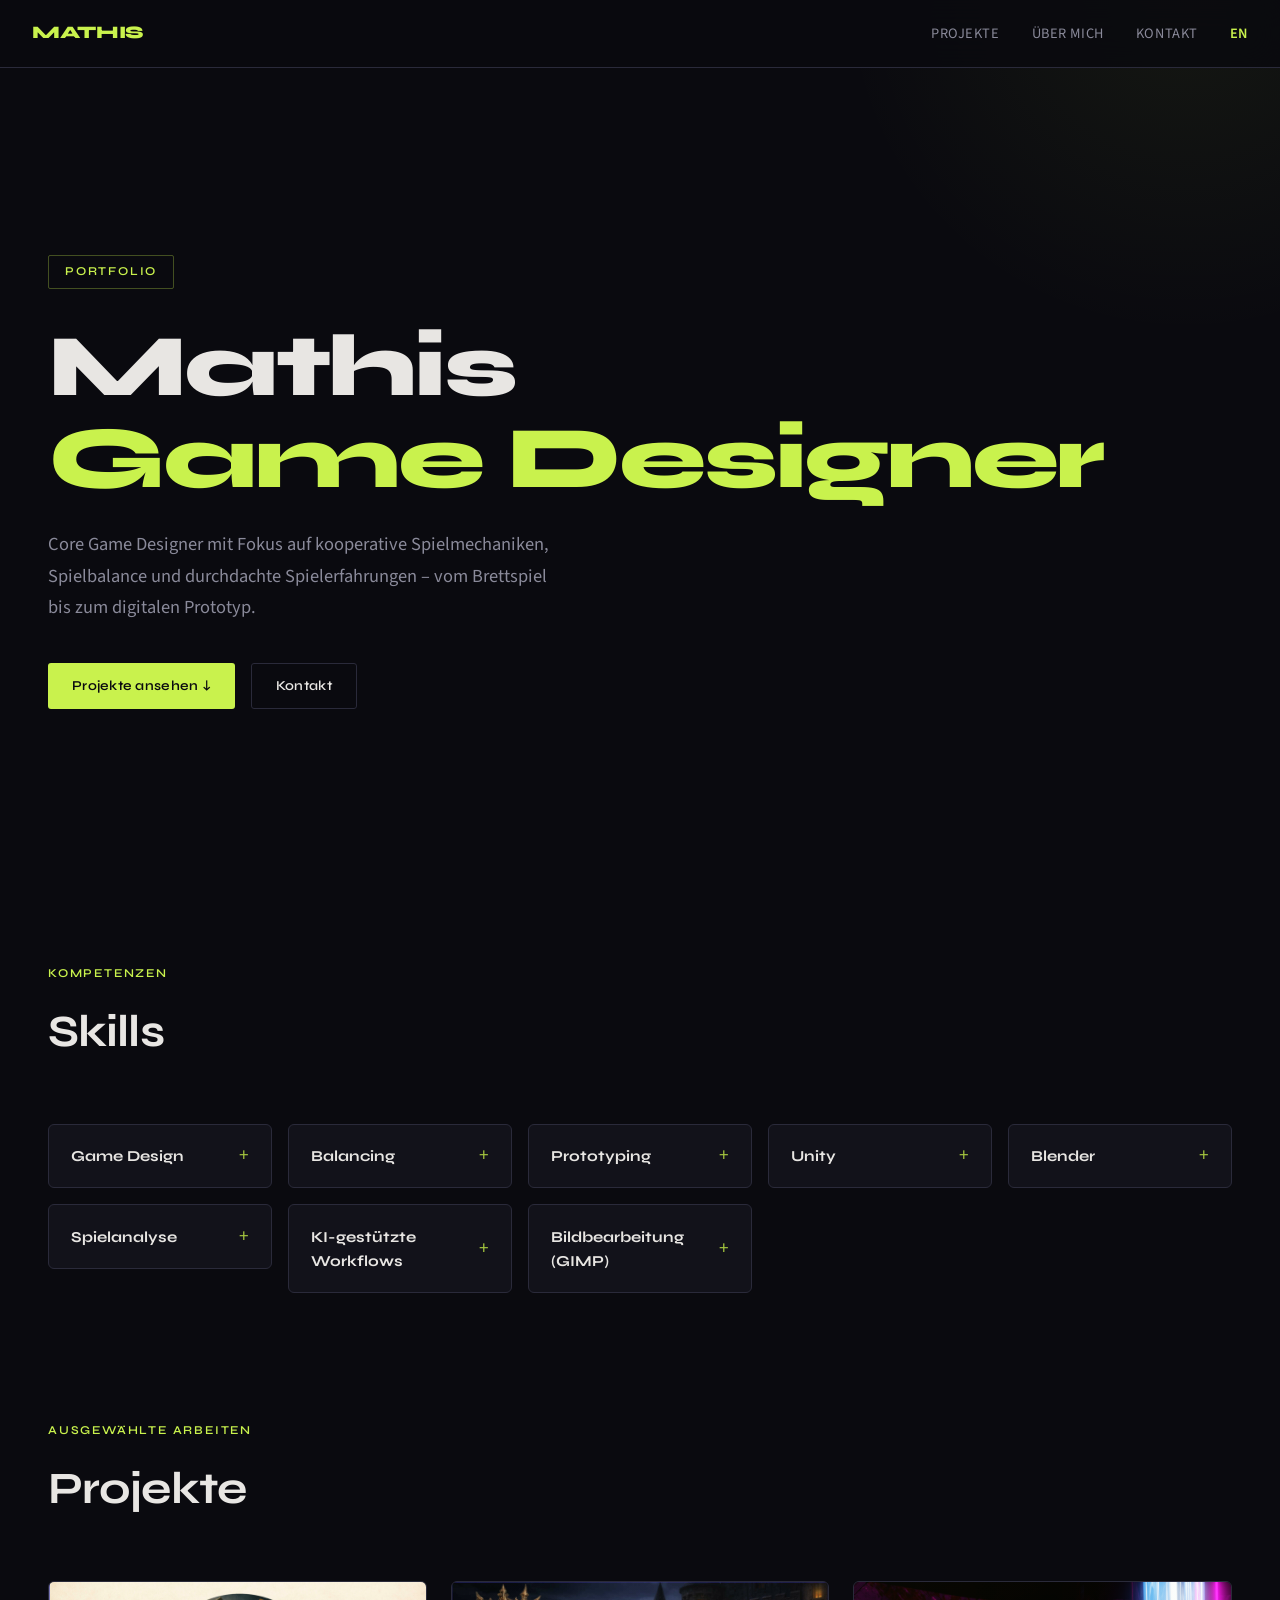
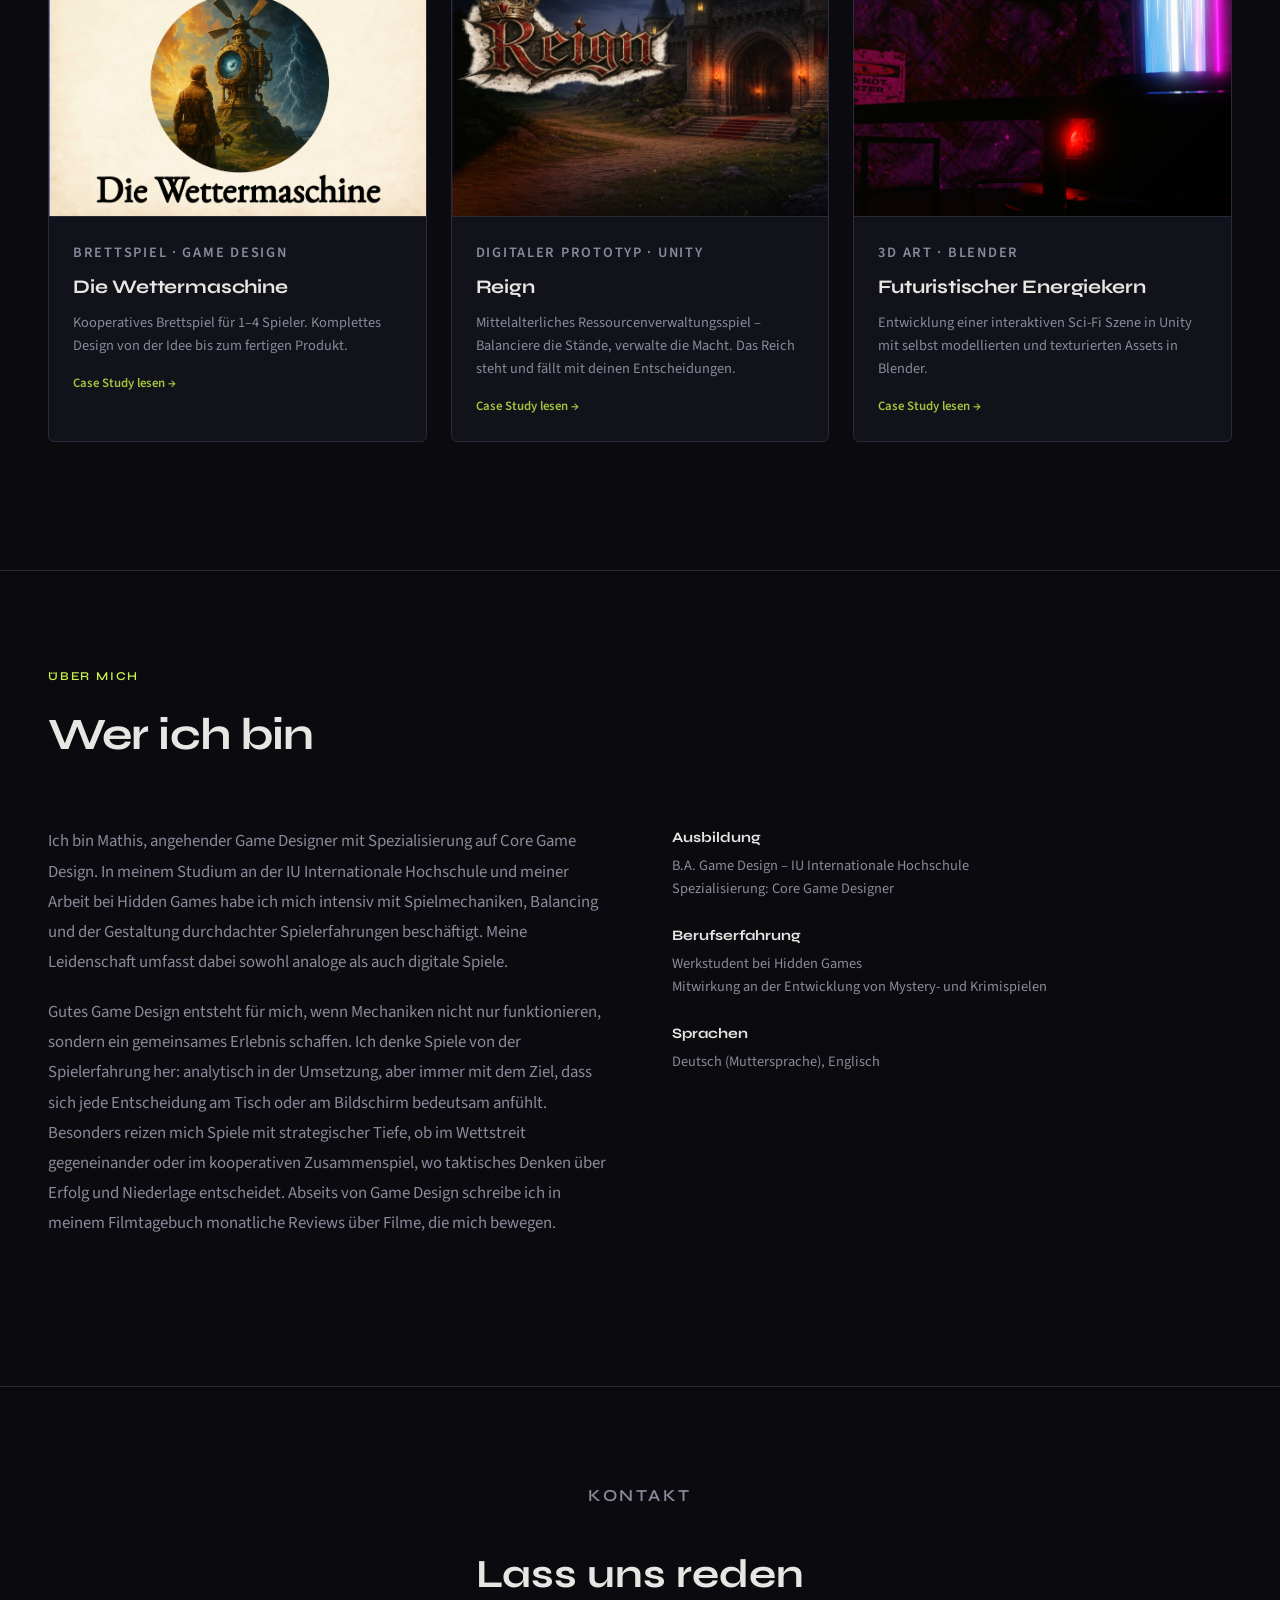
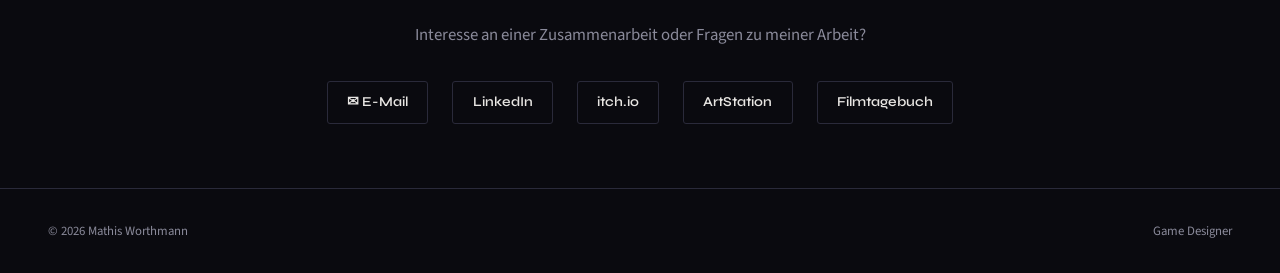
==== index.html @ e84df87c "Update index.html" ====
<!DOCTYPE html>
<html lang="de">
<head>
<meta charset="UTF-8">
<meta name="viewport" content="width=device-width, initial-scale=1.0">
<meta name="description" content="Game Design Portfolio von Mathis Worthmann. Core Game Designer mit Fokus auf kooperative Spielmechaniken, Balancing und durchdachte Spielerfahrungen.">
<meta name="author" content="Mathis Worthmann">
  <meta property="og:title" content="Mathis Worthmann – Game Designer Portfolio">
<meta property="og:description" content="Core Game Designer mit Fokus auf kooperative Spielmechaniken, Balancing und durchdachte Spielerfahrungen.">
<meta property="og:image" content="https://mathisworthmann.github.io/images/Wettermaschine_Cover.jpg">
<meta property="og:url" content="https://mathisworthmann.github.io/">
<meta property="og:type" content="website">
<meta name="twitter:card" content="summary_large_image">
<meta name="twitter:title" content="Mathis Worthmann – Game Designer Portfolio">
<meta name="twitter:description" content="Core Game Designer mit Fokus auf kooperative Spielmechaniken, Balancing und durchdachte Spielerfahrungen.">
<meta name="twitter:image" content="https://mathisworthmann.github.io/images/Wettermaschine_Cover.jpg">
<link rel="icon" type="image/png" href="images/favicon.png">
<title>Mathis – Game Designer</title>
<link href="https://fonts.googleapis.com/css2?family=Syne:wght@400;600;700;800&family=Source+Sans+3:ital,wght@0,300;0,400;0,600;1,400&display=swap" rel="stylesheet">
<style>
*, *::before, *::after { margin: 0; padding: 0; box-sizing: border-box; }

:root {
  --bg: #0a0a0f;
  --bg-card: #12121a;
  --bg-card-hover: #1a1a26;
  --text: #e8e6e3;
  --text-muted: #8a8a9a;
  --accent: #c9f24d;
  --accent-dim: #a3c43e;
  --border: #2a2a3a;
  --font-display: 'Syne', sans-serif;
  --font-body: 'Source Sans 3', sans-serif;
}

html { scroll-behavior: smooth; }

body {
  background: var(--bg);
  color: var(--text);
  font-family: var(--font-body);
  line-height: 1.6;
  overflow-x: hidden;
}

/* ── NAV ── */
nav {
  position: fixed;
  top: 0;
  width: 100%;
  z-index: 100;
  padding: 1.2rem 2rem;
  display: flex;
  justify-content: space-between;
  align-items: center;
  background: rgba(10, 10, 15, 0.85);
  backdrop-filter: blur(16px);
  border-bottom: 1px solid var(--border);
}

nav .logo {
  font-family: var(--font-display);
  font-weight: 800;
  font-size: 1.1rem;
  letter-spacing: -0.02em;
  color: var(--accent);
  text-decoration: none;
}

nav .nav-links { display: flex; gap: 2rem; }

nav .nav-links a {
  color: var(--text-muted);
  text-decoration: none;
  font-size: 0.9rem;
  font-weight: 400;
  letter-spacing: 0.04em;
  text-transform: uppercase;
  transition: color 0.3s;
}

nav .nav-links a:hover { color: var(--accent); }

/* ── PAGES ── */
.page { display: none; min-height: 100vh; }
.page.active { display: block; }

/* ── HERO ── */
.hero {
  min-height: 100vh;
  display: flex;
  flex-direction: column;
  justify-content: center;
  padding: 8rem 3rem 4rem;
  position: relative;
  overflow: hidden;
}

.hero::before {
  content: '';
  position: absolute;
  top: -40%;
  right: -20%;
  width: 700px;
  height: 700px;
  background: radial-gradient(circle, rgba(201, 242, 77, 0.06) 0%, transparent 70%);
  pointer-events: none;
}

.hero-badge {
  display: inline-block;
  font-family: var(--font-display);
  font-size: 0.75rem;
  font-weight: 600;
  letter-spacing: 0.15em;
  text-transform: uppercase;
  color: var(--accent);
  border: 1px solid rgba(201, 242, 77, 0.3);
  padding: 0.4rem 1rem;
  border-radius: 2px;
  margin-bottom: 2rem;
  width: fit-content;
  animation: fadeInUp 0.8s ease-out both;
}

.hero h1 {
  font-family: var(--font-display);
  font-size: clamp(2.8rem, 7vw, 5.5rem);
  font-weight: 800;
  line-height: 1.05;
  letter-spacing: -0.03em;
  margin-bottom: 1.5rem;
  animation: fadeInUp 0.8s ease-out 0.15s both;
}

.hero h1 span { color: var(--accent); }

.hero-sub {
  font-size: 1.15rem;
  color: var(--text-muted);
  max-width: 520px;
  line-height: 1.7;
  animation: fadeInUp 0.8s ease-out 0.3s both;
}

.hero-links {
  display: flex;
  gap: 1rem;
  margin-top: 2.5rem;
  animation: fadeInUp 0.8s ease-out 0.45s both;
}

.hero-links a {
  display: inline-flex;
  align-items: center;
  gap: 0.5rem;
  padding: 0.7rem 1.5rem;
  font-family: var(--font-display);
  font-size: 0.85rem;
  font-weight: 600;
  text-decoration: none;
  border-radius: 3px;
  transition: all 0.3s;
  letter-spacing: 0.02em;
}

.btn-primary {
  background: var(--accent);
  color: var(--bg);
}

.btn-primary:hover {
  background: #d4f76a;
  transform: translateY(-2px);
  box-shadow: 0 8px 24px rgba(201, 242, 77, 0.2);
}

.btn-outline {
  border: 1px solid var(--border);
  color: var(--text);
}

.btn-outline:hover {
  border-color: var(--accent);
  color: var(--accent);
}

/* ── PROJECTS SECTION ── */
.projects {
  padding: 6rem 3rem 8rem;
}

.section-label {
  font-family: var(--font-display);
  font-size: 0.75rem;
  font-weight: 600;
  letter-spacing: 0.15em;
  text-transform: uppercase;
  color: var(--accent);
  margin-bottom: 0.8rem;
}

.section-title {
  font-family: var(--font-display);
  font-size: clamp(1.8rem, 4vw, 2.8rem);
  font-weight: 700;
  letter-spacing: -0.02em;
  margin-bottom: 3.5rem;
}

.project-grid {
  display: grid;
  grid-template-columns: repeat(auto-fit, minmax(320px, 1fr));
  gap: 1.5rem;
}

.project-card {
  background: var(--bg-card);
  border: 1px solid var(--border);
  border-radius: 6px;
  overflow: hidden;
  transition: all 0.4s cubic-bezier(0.2, 0, 0, 1);
  cursor: pointer;
  text-decoration: none;
  color: inherit;
  display: block;
}

.project-card:hover {
  background: var(--bg-card-hover);
  border-color: rgba(201, 242, 77, 0.3);
  transform: translateY(-4px);
  box-shadow: 0 16px 48px rgba(0, 0, 0, 0.4);
}

.project-thumb {
  width: 100%;
  aspect-ratio: 16/10;
  background: #1a1a26;
  display: flex;
  align-items: center;
  justify-content: center;
  font-family: var(--font-display);
  font-size: 0.8rem;
  color: var(--text-muted);
  letter-spacing: 0.1em;
  text-transform: uppercase;
  border-bottom: 1px solid var(--border);
  position: relative;
  overflow: hidden;
}

.project-thumb::after {
  content: '';
  position: absolute;
  inset: 0;
  background: linear-gradient(135deg, rgba(201, 242, 77, 0.03), transparent);
}

.project-info { padding: 1.5rem; }

.project-tag {
  font-size: 0.7rem;
  font-weight: 600;
  letter-spacing: 0.12em;
  text-transform: uppercase;
  color: var(--accent-dim);
  margin-bottom: 0.5rem;
}

.project-info h3 {
  font-family: var(--font-display);
  font-size: 1.2rem;
  font-weight: 700;
  margin-bottom: 0.5rem;
  letter-spacing: -0.01em;
}

.project-info p {
  font-size: 0.9rem;
  color: var(--text-muted);
  line-height: 1.6;
}

.project-arrow {
  display: flex;
  align-items: center;
  gap: 0.4rem;
  margin-top: 1rem;
  font-size: 0.8rem;
  font-weight: 600;
  color: var(--accent-dim);
  transition: color 0.3s;
}

.project-card:hover .project-arrow { color: var(--accent); }

/* ── ABOUT ── */
.about {
  padding: 6rem 3rem 8rem;
  border-top: 1px solid var(--border);
}

.about-grid {
  display: grid;
  grid-template-columns: 1fr 1fr;
  gap: 4rem;
  align-items: start;
}

.about-text p {
  color: var(--text-muted);
  font-size: 1.05rem;
  line-height: 1.8;
  margin-bottom: 1.2rem;
}

.skill-tags {
  display: flex;
  flex-wrap: wrap;
  gap: 0.6rem;
  margin-top: 2rem;
}

.skill-tag {
  font-family: var(--font-display);
  font-size: 0.75rem;
  font-weight: 600;
  letter-spacing: 0.05em;
  padding: 0.4rem 0.9rem;
  border: 1px solid var(--border);
  border-radius: 2px;
  color: var(--text-muted);
  transition: all 0.3s;
}

.skill-tag:hover {
  border-color: var(--accent);
  color: var(--accent);
}

/* ── SKILLS SECTION ── */
.skills {
  padding: 4rem 3rem 2rem;
}

.skills-grid {
  display: grid;
  grid-template-columns: repeat(auto-fit, minmax(200px, 1fr));
  gap: 1rem;
  align-items: start;
}

.skill-card {
  background: var(--bg-card);
  border: 1px solid var(--border);
  border-radius: 6px;
  padding: 1.2rem 1.4rem;
  cursor: pointer;
  transition: all 0.3s;
  position: relative;
  overflow: hidden;
}

.skill-card:hover {
  border-color: rgba(201, 242, 77, 0.3);
  background: var(--bg-card-hover);
}

.skill-card.active {
  border-color: var(--accent);
  background: var(--bg-card-hover);
}

.skill-card-header {
  display: flex;
  justify-content: space-between;
  align-items: center;
}

.skill-card-name {
  font-family: var(--font-display);
  font-size: 0.95rem;
  font-weight: 700;
  color: var(--text);
}

.skill-card-toggle {
  font-size: 1.2rem;
  color: var(--accent-dim);
  transition: transform 0.3s;
  line-height: 1;
}

.skill-card.active .skill-card-toggle {
  transform: rotate(45deg);
}

.skill-card-detail {
  max-height: 0;
  overflow: hidden;
  transition: max-height 0.4s ease, margin-top 0.3s ease, opacity 0.3s ease;
  opacity: 0;
  margin-top: 0;
}

.skill-card.active .skill-card-detail {
  max-height: 300px;
  opacity: 1;
  margin-top: 1rem;
}

.skill-card-detail p {
  color: var(--text-muted);
  font-size: 0.85rem;
  line-height: 1.6;
  border-top: 1px solid var(--border);
  padding-top: 0.8rem;
}

.about-details { display: flex; flex-direction: column; gap: 1.5rem; }

.detail-block h4 {
  font-family: var(--font-display);
  font-weight: 700;
  font-size: 0.9rem;
  margin-bottom: 0.3rem;
}

.detail-block p {
  color: var(--text-muted);
  font-size: 0.9rem;
}

/* ── CONTACT ── */
.contact {
  padding: 6rem 3rem 4rem;
  border-top: 1px solid var(--border);
  text-align: center;
}

.contact h2 {
  font-family: var(--font-display);
  font-size: clamp(1.8rem, 4vw, 2.5rem);
  font-weight: 700;
  margin-bottom: 1rem;
}

.contact p {
  color: var(--text-muted);
  margin-bottom: 2rem;
  font-size: 1.05rem;
}

.contact-links { display: flex; gap: 1.5rem; justify-content: center; flex-wrap: wrap; }

.contact-links a {
  color: var(--text);
  text-decoration: none;
  font-family: var(--font-display);
  font-size: 0.85rem;
  font-weight: 600;
  padding: 0.6rem 1.2rem;
  border: 1px solid var(--border);
  border-radius: 3px;
  transition: all 0.3s;
}

.contact-links a:hover {
  border-color: var(--accent);
  color: var(--accent);
}

/* ── FOOTER ── */
footer {
  padding: 2rem 3rem;
  border-top: 1px solid var(--border);
  display: flex;
  justify-content: space-between;
  font-size: 0.8rem;
  color: var(--text-muted);
}

/* ═══════════════════════════════════
   BOARD GAME CASE STUDY PAGE
   ═══════════════════════════════════ */

.case-hero {
  padding: 10rem 3rem 4rem;
  position: relative;
}

.case-hero::before {
  content: '';
  position: absolute;
  top: -20%;
  left: -10%;
  width: 600px;
  height: 600px;
  background: radial-gradient(circle, rgba(201, 242, 77, 0.05) 0%, transparent 70%);
  pointer-events: none;
}

.case-back {
  display: inline-flex;
  align-items: center;
  gap: 0.5rem;
  color: var(--text-muted);
  text-decoration: none;
  font-size: 0.85rem;
  font-weight: 600;
  margin-bottom: 2.5rem;
  transition: color 0.3s;
  cursor: pointer;
}

.case-back:hover { color: var(--accent); }

.case-meta {
  display: flex;
  gap: 2rem;
  margin-top: 2rem;
  flex-wrap: wrap;
}

.meta-item {
  display: flex;
  flex-direction: column;
  gap: 0.2rem;
}

.meta-label {
  font-size: 0.7rem;
  font-weight: 600;
  letter-spacing: 0.12em;
  text-transform: uppercase;
  color: var(--accent-dim);
}

.meta-value {
  font-family: var(--font-display);
  font-weight: 600;
  font-size: 0.95rem;
}

.case-hero h1 {
  font-family: var(--font-display);
  font-size: clamp(2.2rem, 5vw, 3.8rem);
  font-weight: 800;
  line-height: 1.1;
  letter-spacing: -0.03em;
  margin-bottom: 1rem;
}

.case-hero .hero-sub { max-width: 600px; }

/* Case Study Image Placeholder */
.case-image-full {
  width: 100%;
  max-width: 960px;
  margin: 3rem auto;
  padding: 0 3rem;
}

.case-image-full .img-placeholder {
  width: 100%;
  aspect-ratio: 1/1;
  background: var(--bg-card);
  border: 1px solid var(--border);
  border-radius: 6px;
  display: flex;
  align-items: center;
  justify-content: center;
  font-family: var(--font-display);
  font-size: 0.8rem;
  color: var(--text-muted);
  letter-spacing: 0.1em;
  text-transform: uppercase;
}

/* Case Study Content */
.case-content {
  max-width: 720px;
  margin: 0 auto;
  padding: 3rem 3rem 6rem;
}

.case-content h2 {
  font-family: var(--font-display);
  font-size: 1.6rem;
  font-weight: 700;
  margin-top: 3.5rem;
  margin-bottom: 1rem;
  letter-spacing: -0.01em;
  position: relative;
  padding-left: 1.2rem;
}

.case-content h2::before {
  content: '';
  position: absolute;
  left: 0;
  top: 0.25em;
  width: 3px;
  height: 1em;
  background: var(--accent);
  border-radius: 2px;
}

.case-content h2 + h3 { margin-top: 0; }

.case-content h3 {
  font-family: var(--font-display);
  font-size: 1.15rem;
  font-weight: 700;
  margin-top: 2.5rem;
  margin-bottom: 0.8rem;
}

.case-content p {
  color: var(--text-muted);
  font-size: 1.05rem;
  line-height: 1.8;
  margin-bottom: 1.2rem;
}

.case-content ul {
  color: var(--text-muted);
  font-size: 1.05rem;
  line-height: 1.8;
  margin-bottom: 1.2rem;
  padding-left: 1.5rem;
}

.case-content ul li { margin-bottom: 0.5rem; }

.case-gallery {
  display: grid;
  grid-template-columns: 1fr 1fr;
  gap: 1rem;
  margin: 2rem 0;
}

.case-gallery .img-placeholder {
  aspect-ratio: 4/3;
  background: var(--bg-card);
  border: 1px solid var(--border);
  border-radius: 4px;
  display: flex;
  align-items: center;
  justify-content: center;
  font-family: var(--font-display);
  font-size: 0.7rem;
  color: var(--text-muted);
  letter-spacing: 0.1em;
  text-transform: uppercase;
}

.highlight-box {
  background: var(--bg-card);
  border-left: 3px solid var(--accent);
  padding: 1.5rem 2rem;
  margin: 2rem 0;
  border-radius: 0 4px 4px 0;
}

.highlight-box p {
  color: var(--text);
  font-style: italic;
  margin: 0;
}

.download-link {
  display: inline-flex;
  align-items: center;
  gap: 0.5rem;
  margin-top: 1rem;
  padding: 0.7rem 1.5rem;
  background: var(--accent);
  color: var(--bg);
  text-decoration: none;
  font-family: var(--font-display);
  font-size: 0.85rem;
  font-weight: 600;
  border-radius: 3px;
  transition: all 0.3s;
}

.download-link:hover {
  background: #d4f76a;
  transform: translateY(-2px);
}

/* ── ANIMATIONS ── */
@keyframes fadeInUp {
  from { opacity: 0; transform: translateY(24px); }
  to { opacity: 1; transform: translateY(0); }
}

/* ── RESPONSIVE ── */
@media (max-width: 768px) {
  nav { padding: 1rem 1.5rem; }
  nav .nav-links { gap: 1rem; }
  nav .nav-links a { font-size: 0.8rem; }
  .hero, .projects, .about, .contact, .case-hero { padding-left: 1.5rem; padding-right: 1.5rem; }
  .about-grid { grid-template-columns: 1fr; gap: 2.5rem; }
  .hero-links { flex-direction: column; }
  .case-gallery { grid-template-columns: 1fr; }
  .case-content { padding-left: 1.5rem; padding-right: 1.5rem; }
  .case-image-full { padding: 0 1.5rem; }
  .case-hero h1 { font-size: clamp(1.6rem, 8vw, 3.8rem); overflow-wrap: break-word; }
  .skills { padding-left: 1.5rem; padding-right: 1.5rem; }
  .skills-grid { grid-template-columns: repeat(auto-fit, minmax(150px, 1fr)); }
}
</style>
</head>
<body>

<!-- ═══ NAVIGATION ═══ -->
<nav>
  <span class="logo" onclick="showPage('home')">MATHIS</span>
  <div class="nav-links">
    <a href="#projects" onclick="showPage('home')" data-i18n="nav-projects">Projekte</a>
    <a href="#about" onclick="showPage('home')" data-i18n="nav-about">Über mich</a>
    <a href="#contact" onclick="showPage('home')" data-i18n="nav-contact">Kontakt</a>
    <span id="lang-toggle" style="color:var(--accent);font-weight:600;cursor:pointer;font-size:0.9rem;letter-spacing:0.04em;text-transform:uppercase;">EN</span>
  </div>
</nav>

<!-- ═════════════════════════════════
     HOME / LANDING PAGE
     ═════════════════════════════════ -->
<div id="page-home" class="page active">

  <!-- HERO -->
  <section class="hero">
    <div class="hero-badge" data-i18n="hero-badge">Portfolio</div>
    <h1>Mathis<br><span>Game Designer</span></h1>
    <p class="hero-sub" data-i18n="hero-sub">
      Core Game Designer mit Fokus auf kooperative Spielmechaniken, 
      Spielbalance und durchdachte Spielerfahrungen – vom Brettspiel bis zum digitalen Prototyp.
    </p>
    <div class="hero-links">
      <a href="#projects" class="btn-primary" data-i18n="hero-btn-projects">Projekte ansehen ↓</a>
      <a href="#contact" class="btn-outline" data-i18n="hero-btn-contact">Kontakt</a>
    </div>
  </section>

  <!-- SKILLS -->
  <section class="skills" id="skills">
    <p class="section-label" data-i18n="skills-label">Kompetenzen</p>
    <h2 class="section-title" data-i18n="skills-title">Skills</h2>
    <div class="skills-grid">

      <div class="skill-card" onclick="toggleSkill(this)">
        <div class="skill-card-header">
          <span class="skill-card-name" data-i18n="skill-gd-name">Game Design</span>
          <span class="skill-card-toggle">+</span>
        </div>
        <div class="skill-card-detail">
          <p data-i18n="skill-gd-detail">Konzeption von Spielmechaniken, Regelsystemen und Spielerfahrungen. Erfahrung mit kooperativen und kompetitiven Designansätzen, Szenario-Design und Kampagnenstrukturen.</p>
        </div>
      </div>

      <div class="skill-card" onclick="toggleSkill(this)">
        <div class="skill-card-header">
          <span class="skill-card-name" data-i18n="skill-balance-name">Balancing</span>
          <span class="skill-card-toggle">+</span>
        </div>
        <div class="skill-card-detail">
          <p data-i18n="skill-balance-detail">Analytisches Balancing über Kennzahlen, Skalierung für verschiedene Spieleranzahlen, Persona-basierte Spaß- und Frustanalyse. Erkennen und Vermeiden von Doppelskalierung.</p>
        </div>
      </div>

      <div class="skill-card" onclick="toggleSkill(this)">
        <div class="skill-card-header">
          <span class="skill-card-name" data-i18n="skill-proto-name">Prototyping</span>
          <span class="skill-card-toggle">+</span>
        </div>
        <div class="skill-card-detail">
          <p data-i18n="skill-proto-detail">Erstellung analoger und digitaler Prototypen. Erfahrung mit Tabletop Simulator, Steam Workshop und physischem Prototypenbau für iteratives Testen.</p>
        </div>
      </div>

      <div class="skill-card" onclick="toggleSkill(this)">
        <div class="skill-card-header">
          <span class="skill-card-name" data-i18n="skill-unity-name">Unity</span>
          <span class="skill-card-toggle">+</span>
        </div>
        <div class="skill-card-detail">
          <p data-i18n="skill-unity-detail">Spielprototypen und interaktive Walkthroughs in Unity (URP). Erfahrung mit C#-Scripting, Post-Processing, Lighting und Audio-Integration.</p>
        </div>
      </div>

      <div class="skill-card" onclick="toggleSkill(this)">
        <div class="skill-card-header">
          <span class="skill-card-name" data-i18n="skill-blender-name">Blender</span>
          <span class="skill-card-toggle">+</span>
        </div>
        <div class="skill-card-detail">
          <p data-i18n="skill-blender-detail">3D-Modellierung, prozedurale Texturen und Rendering in Cycles. Erfahrung mit Hard-Surface-Modeling, Environment Art und Export-Workflows für Unity.</p>
        </div>
      </div>

      <div class="skill-card" onclick="toggleSkill(this)">
        <div class="skill-card-header">
          <span class="skill-card-name" data-i18n="skill-analysis-name">Spielanalyse</span>
          <span class="skill-card-toggle">+</span>
        </div>
        <div class="skill-card-detail">
          <p data-i18n="skill-analysis-detail">Systematische Analyse von Spielmechaniken, Genre-Verortung und Wettbewerbsanalyse. Ableitung von Design-Prinzipien aus bestehenden Titeln.</p>
        </div>
      </div>

      <div class="skill-card" onclick="toggleSkill(this)">
        <div class="skill-card-header">
          <span class="skill-card-name" data-i18n="skill-ai-name">KI-gestützte Workflows</span>
          <span class="skill-card-toggle">+</span>
        </div>
        <div class="skill-card-detail">
          <p data-i18n="skill-ai-detail">KI-gestützte Konzeptentwicklung, Balancing-Exploration und Prototyping-Beschleunigung. Effiziente Integration von LLM-Tools in bestehende Design- und Entwicklungsprozesse. KI nutze ich bewusst als Werkzeug im Arbeitsprozess, nicht zur Erstellung finaler Spielinhalte.</p>
        </div>
      </div>

      <div class="skill-card" onclick="toggleSkill(this)">
        <div class="skill-card-header">
          <span class="skill-card-name" data-i18n="skill-gimp-name">Bildbearbeitung (GIMP)</span>
          <span class="skill-card-toggle">+</span>
        </div>
        <div class="skill-card-detail">
          <p data-i18n="skill-gimp-detail">Bildbearbeitung, Asset-Aufbereitung und Texturanpassungen für Spiel- und Präsentationsmaterialien.</p>
        </div>
      </div>

    </div>
  </section>

  <!-- PROJECTS -->
  <section class="projects" id="projects">
    <p class="section-label" data-i18n="projects-label">Ausgewählte Arbeiten</p>
    <h2 class="section-title" data-i18n="projects-title">Projekte</h2>
    <div class="project-grid">

      <!-- Card 1: Brettspiel -->
      <a class="project-card" onclick="showPage('boardgame')">
        <div class="project-thumb">
          <img src="images/Wettermaschine_Cover.jpg" alt="Cover Die Wettermaschine - kooperatives Brettspiel mit zentralem Würfelturm" style="width:100%; height:100%; object-fit:cover;">
        </div>
        <div class="project-info">
          <p class="project-tag" data-i18n="project1-tag">Brettspiel · Game Design</p>
          <h3 data-i18n="project1-name">Die Wettermaschine</h3>
          <p data-i18n="project1-desc">Kooperatives Brettspiel für 1–4 Spieler. Komplettes Design von der Idee bis zum fertigen Produkt.</p>
          <div class="project-arrow" data-i18n="project1-arrow">Case Study lesen →</div>
        </div>
      </a>

      <!-- Card 2: Spielprototyp -->
      <a class="project-card" onclick="showPage('reign')">
        <div class="project-thumb">
          <img src="images/Reign_Cover.jpg" alt="Reign - mittelalterliches Ressourcenverwaltungsspiel in Unity" loading="lazy" style="width:100%; height:100%; object-fit:cover;">
        </div>
        <div class="project-info">
          <p class="project-tag" data-i18n="project2-tag">Digitaler Prototyp · Unity</p>
          <h3 data-i18n="project2-name">Reign</h3>
          <p data-i18n="project2-desc">Mittelalterliches Ressourcenverwaltungsspiel – Balanciere die Stände, verwalte die Macht. Das Reich steht und fällt mit deinen Entscheidungen.</p>
          <div class="project-arrow" data-i18n="project2-arrow">Case Study lesen →</div>
        </div>
      </a>

      <!-- Card 3: 3D-Modell -->
      <a class="project-card" onclick="showPage('energiekern')">
        <div class="project-thumb">
          <img src="images/Energiekern_Cover.png" alt="Futuristischer Energiekern - Sci-Fi Environment in Blender" loading="lazy" style="width:100%; height:100%; object-fit:cover;">
        </div>
        <div class="project-info">
          <p class="project-tag" data-i18n="project3-tag">3D Art · Blender</p>
          <h3 data-i18n="project3-name">Futuristischer Energiekern</h3>
          <p data-i18n="project3-desc">Entwicklung einer interaktiven Sci-Fi Szene in Unity mit selbst modellierten und texturierten Assets in Blender.</p>
          <div class="project-arrow" data-i18n="project3-arrow">Case Study lesen →</div>
        </div>
      </a>

    </div>
  </section>

  <!-- ABOUT -->
  <section class="about" id="about">
    <p class="section-label" data-i18n="about-label">Über mich</p>
    <h2 class="section-title" data-i18n="about-title">Wer ich bin</h2>
    <div class="about-grid">
      <div class="about-text">
        <p data-i18n="about-text1">
          Ich bin Mathis, angehender Game Designer mit Spezialisierung auf Core Game Design. 
          In meinem Studium an der IU Internationale Hochschule und meiner Arbeit bei Hidden Games habe ich
          mich intensiv mit Spielmechaniken, Balancing und der Gestaltung durchdachter Spielerfahrungen beschäftigt.
          Meine Leidenschaft umfasst dabei sowohl analoge als auch digitale Spiele.
        </p>
        <p data-i18n="about-text2">
          Gutes Game Design entsteht für mich, wenn Mechaniken nicht nur funktionieren, sondern ein gemeinsames Erlebnis schaffen. Ich denke Spiele von der Spielerfahrung her: 
          analytisch in der Umsetzung, aber immer mit dem Ziel, dass sich jede Entscheidung am Tisch oder am Bildschirm bedeutsam anfühlt. 
          Besonders reizen mich Spiele mit strategischer Tiefe, ob im Wettstreit gegeneinander oder im kooperativen Zusammenspiel, wo taktisches Denken über Erfolg und Niederlage entscheidet.
          Abseits von Game Design schreibe ich in meinem Filmtagebuch monatliche Reviews über Filme, die mich bewegen.
        </p>
      </div>
      <div class="about-details">
        <div class="detail-block">
          <h4 data-i18n="about-education-title">Ausbildung</h4>
          <p data-i18n="about-education-text">B.A. Game Design – IU Internationale Hochschule<br>Spezialisierung: Core Game Designer</p>
        </div>
        <div class="detail-block">
          <h4 data-i18n="about-experience-title">Berufserfahrung</h4>
          <p data-i18n="about-experience-text">Werkstudent bei Hidden Games <br>
          Mitwirkung an der Entwicklung von Mystery- und Krimispielen</p>
        </div>
        <div class="detail-block">
          <h4 data-i18n="about-languages-title">Sprachen</h4>
          <p data-i18n="about-languages-text">Deutsch (Muttersprache), Englisch</p>
        </div>
      </div>
    </div>
  </section>

  <!-- CONTACT -->
  <section class="contact" id="contact">
    <p class="section-label" data-i18n="contact-label">Kontakt</p>
    <h2 data-i18n="contact-title">Lass uns reden</h2>
    <p data-i18n="contact-sub">Interesse an einer Zusammenarbeit oder Fragen zu meiner Arbeit?</p>
    <div class="contact-links">
      <a href="mailto:mathis.worthmann@hotmail.com">✉ E-Mail</a>
      <a href="https://www.linkedin.com/in/mathis-worthmann-648772352/" target="_blank">LinkedIn</a>
      <a href="https://mathisworthmann.itch.io/" target="_blank">itch.io</a>
      <a href="https://www.artstation.com/mathisworthmann" target="_blank">ArtStation</a>
      <a href="https://mathisworthmann.github.io/filmblog/" target="_blank">Filmtagebuch</a>
    </div>
  </section>

  <footer>
    <span>© 2026 Mathis Worthmann</span>
    <span data-i18n="footer-right">Game Designer</span>
  </footer>

</div>

<!-- ═════════════════════════════════
     BOARD GAME CASE STUDY PAGE
     ═════════════════════════════════ -->
<div id="page-boardgame" class="page">

  <section class="case-hero">
    <a class="case-back" onclick="showPage('home')" data-i18n="case-back">← Zurück zur Übersicht</a>
    <p class="section-label" data-i18n="case-label">Case Study · Brettspiel</p>
    <h1 data-i18n="case-title">Die Wettermaschine</h1>
    <p class="hero-sub" data-i18n="case-sub">
      Ein kooperatives Brettspiel für 1–4 Spieler. Bändige eine fehlgeleitete Wettermaschine auf einer sturmgepeitschten Insel, bevor die Katastrophe alles verschlingt.
    </p>
    <div class="case-meta">
      <div class="meta-item">
        <span class="meta-label" data-i18n="meta-period-label">Zeitraum</span>
        <span class="meta-value" data-i18n="meta-period-value">2025 – 2026</span>
      </div>
      <div class="meta-item">
        <span class="meta-label" data-i18n="meta-role-label">Rolle</span>
        <span class="meta-value" data-i18n="meta-role-value">Solo-Entwickler</span>
      </div>
      <div class="meta-item">
        <span class="meta-label" data-i18n="meta-type-label">Typ</span>
        <span class="meta-value" data-i18n="meta-type-value">Kooperatives Brettspiel</span>
      </div>
      <div class="meta-item">
        <span class="meta-label" data-i18n="meta-players-label">Spieleranzahl</span>
        <span class="meta-value" data-i18n="meta-players-value">1 – 4</span>
      </div>
    </div>
  </section>

  <div class="case-image-full">
    <img src="images/Wettermaschine_Cover1zu1.jpg" alt="Cover Die Wettermaschine" loading="lazy" style="width:100%; border-radius:6px;">
  </div>

  <div class="case-content">

    <h2 data-i18n="cs-overview-title">Überblick</h2>
    <p data-i18n="cs-overview-text">"Die Wettermaschine" ist ein mechanik-fokussiertes, kooperatives Survival-Strategie-Kennerspiel für 1–4 Spieler, in dem die Spieler auf der abgelegenen Insel Tristan da Cunha im Jahr 1605 eine außer Kontrolle geratene Wettermaschine bändigen müssen. Sie sammeln Ressourcen, bauen die Stadt wieder auf und müssen Reparaturen durchführen, bevor der Katastrophenfortschritt die Insel zerstört. Das Spiel erstreckt sich über eine Kampagne aus neun aufeinander aufbauenden Szenarien mit freischaltbaren Upgrades und Achievements.</p>

    <h2 data-i18n="cs-idea-title">Woher die Idee kam</h2>
    <p data-i18n="cs-idea-text">Der Ursprung von Die Wettermaschine war kein methodischer Designprozess, sondern ein spontaner kreativer Moment. Ich lag im Bett und schlief, als ich um 6 Uhr morgens hochschreckte, und die Idee für ein eigenes Brettspiel war einfach da. Sie hielt mich wach, und das Spiel setzte sich vor meinem inneren Auge immer weiter zusammen. Das klingt ausgedacht und klischeehaft, ist aber genau so passiert. Der Kern dieser ersten Vision war sofort klar umrissen: Eine Wettermaschine ist außer Kontrolle geraten und muss repariert werden, bevor sie eine Katastrophe auslöst. Das entscheidende Detail, das die Idee von Anfang an trug, war die Möglichkeit, die Maschine in verschiedene Richtungen auszurichten und damit ihre Effekte zu beeinflussen. Diese eine Mechanik ist bis heute das Herzstück des Spiels geblieben.</p>

    <h2 data-i18n="cs-experience-title">Welche Erfahrung ich schaffen wollte</h2>
    <p data-i18n="cs-experience-text">Meine initiale Vision drehte sich weniger darum, ein konkretes Problem zu lösen, als darum, ein bestimmtes Spielgefühl zu erzeugen. Rückblickend lassen sich drei Motivationen benennen, die mich angetrieben haben. Erstens die Faszination für das Spiel gegen das Spiel. Ich bin bekennender Spieleliebhaber, und besonders Kennerspiele ziehen mich in ihren Bann. Mich begeistern Spiele, in denen man gegen das System antritt und es zu schlagen versucht, allein oder im Team. Daraus ergab sich fast zwangsläufig mein Genre-Entschluss: ein kooperatives Survival-Strategie-Kennerspiel. Zweitens wollte ich Herausforderung mit Planbarkeit als zentrales Erlebnis verankern. Das Gefühl, das ich treffen wollte, war eine Mischung aus Bedrohung, Anspannung und der Genugtuung, übermächtige Naturgewalten am Ende doch zu bezwingen. Drittens reizte mich der Effekt eines physischen Objekts, das beim Aufbau begeistert. Schon in meiner ersten Mindmap hielt ich fest, dass die Wettermaschine als Würfelturm funktionieren soll. Inspiriert von dem Spiel Flügelschlag wollte ich den Moment einfangen, in dem ein haptisches Element für ein spürbares „Woah" sorgt. Die Maschine sollte also nicht nur das Thema sein, sondern auch ein greifbares Spielobjekt.</p>

    <h2 data-i18n="cs-anchoring-title">Wie ich die Vision verankert habe</h2>
    <p data-i18n="cs-anchoring-text1">Anders als bei vielen Projekten kam bei mir das Setting gemeinsam mit der Spielidee, sodass es mir sogar schwerfiel, überhaupt Alternativen zu suchen. Trotzdem habe ich methodisch drei Optionen durchgespielt: ein neuzeitliches Insel-Setting, ein postapokalyptisches Ödland und ein mythisches Fantasy-Szenario. Entschieden habe ich mich für die abgelegene Insel Tristan da Cunha im Jahr 1605: ein exzentrischer Erfinder, der seine eigene Maschine bändigen muss, die er ursprünglich gebaut hatte, um die Insel sicherer und bewohnbarer zu machen.</p>
    <p data-i18n="cs-anchoring-text2">Um die Idee im Genre-Kontext zu verorten, habe ich verwandte Spiele analysiert. Paleo lieferte das Vorbild für kooperatives Überleben mit Werkzeugen und einer Verlustmechanik. Harry Potter: Kampf um Hogwarts zeigte mir, wie eine Szenario-Progression mit ansteigendem Schwierigkeitsgrad funktioniert. Robinson Crusoe war besonders relevant, weil die Spieler dort wie in meiner Idee Ressourcen sammeln, Aktionen ausführen und kooperativ handeln müssen, und weil es als einziges der drei auch solo spielbar ist. Ergänzend habe ich mich von einzelnen Mechaniken aus weiteren Spielen inspirieren lassen, etwa dem Würfelturm aus Flügelschlag, der rundenabhängigen Verfügbarkeit von Orten aus Dune: Imperium und dem Aktionsmarker-System aus Time Rogue.</p>

    <h2 data-i18n="cs-goal-title">Das Designziel hinter allem</h2>
    <p data-i18n="cs-goal-text">Wenn ich die ursprüngliche Vision auf ein einziges Designziel verdichte, dann ist es das, was Salen und Zimmerman als meaningful play beschreiben. Spieler sollen Entscheidungen treffen, oft ohne vollständige Information, die das Spielgeschehen spürbar und nachvollziehbar beeinflussen. Die ausrichtbare Wettermaschine ist meine mechanische Antwort auf genau diesen Anspruch. Jede Runde steht eine echte Entscheidung an, nämlich wohin ich die Maschine richte, und diese Entscheidung hat unmittelbare Konsequenzen. Das ist der rote Faden, der sich von jener ersten Eingebung um 6 Uhr morgens bis zum heutigen Entwicklungsstand durchzieht.</p>

    <h2 data-i18n="cs-mechanics-title">Kernmechaniken</h2>
    <p data-i18n="cs-mechanics-intro">Die Spieler richten jede Runde die Wettermaschine auf einen von vier Orten aus und ziehen dann eine Wetterkarte, deren Effekt von dieser Ausrichtung abhängt. Mit ihren begrenzten Aktionspunkten sammeln sie Ressourcen, bauen Werkzeuge und bringen Reparaturteile an der Maschine an, um das jeweilige Szenarioziel zu erreichen, bevor die Katastrophenleiste das Maximum erreicht und die Insel verloren ist.</p>
    <ul>
      <li><strong data-i18n="cs-mech1-title">Mechanik 1: Die ausrichtbare Wettermaschine</strong><br><span data-i18n="cs-mech1-text">Das ist das Herzstück und das eigentliche Alleinstellungsmerkmal. Jede Runde richtet der Spieler (oder im Koop die Gruppe) die Maschine auf einen der vier Orte aus. Diese Ausrichtung bestimmt, welcher von vier möglichen Effekten der gezogenen Wetterkarte zum Tragen kommt. Daraus entsteht die zentrale Entscheidung des Spiels: Wohin richte ich die Maschine, um den größten Nutzen zu ziehen oder den größten Schaden zu vermeiden? Zusätzlich ist die Maschine physisch als Würfelturm umgesetzt, was sie auch haptisch zum Mittelpunkt macht.</span></li>
      <li><strong data-i18n="cs-mech2-title">Mechanik 2: Das Wetterkarten-System mit Zeitdruck</strong><br><span data-i18n="cs-mech2-text">Jede Runde wird eine Wetterkarte gezogen, deren Effekt das Spiel erschwert. Die Karten haben einen ausrichtungsabhängigen und einen statischen Effekt. Eingemischte spezielle Wetterkarten beschleunigen ab einem bestimmten Punkt das Spiel, indem mehr Karten pro Runde gezogen werden müssen. Das erzeugt den Zeitdruck, der das Survival-Gefühl trägt.</span></li>
      <li><strong data-i18n="cs-mech3-title">Mechanik 3: Die Katastrophenleiste als Verlust-Uhr</strong><br><span data-i18n="cs-mech3-text">Die Leiste läuft von 0 bis 10. Erreicht sie 10, ist das Spiel verloren. Sie steigt durch Wetterkarten und durch volle Orte (drei Ortsmarker auf einem Ort). Reparaturen an der Maschine können sie wieder senken. Diese Mechanik ist der ständige Gegenspieler und gibt dem ganzen Spiel seine Dringlichkeit.</span></li>
      <li><strong data-i18n="cs-mech4-title">Mechanik 4: Ressourcenmanagement mit Aktionslimit</strong><br><span data-i18n="cs-mech4-text">Der Spieler hat pro Runde fünf Aktionsmarker. Mit diesen sammelt er an den Orten Ressourcen (Magnetiterz, Schwefel, Bernstein, Robben), veredelt sie in der Stadt, baut Werkzeuge und bringt Reparaturteile an. Die Knappheit von Aktionen zwingt zu ständiger Priorisierung. Hier sitzt der strategische Kern des Spiels.</span></li>
      <li><strong data-i18n="cs-mech5-title">Mechanik 5: Langfristige Aktionen mit Fortschrittsbalken</strong><br><span data-i18n="cs-mech5-text">An vielen Orten gibt es mehrstufige Aktionen, die über mehrere Runden vorangetrieben werden und bei Abschluss eine starke Belohnung geben. Sie schaffen einen zweiten, langsameren Entscheidungshorizont neben dem kurzfristigen Ressourcensammeln und sind zugleich ein Werkzeug, um Ortsmarker abzubauen.</span></li>
    </ul>

    <div class="case-gallery">
      <img src="images/Beispielkarten.png" alt="Beispielkarten Die Wettermaschine" loading="lazy" style="width:100%; border-radius:4px;">
      <img src="images/Anleitung_Seite4.jpg" alt="Spielaufbau Die Wettermaschine" loading="lazy" style="width:100%; border-radius:4px;">
    </div>

    <h2 data-i18n="cs-process-title">Design-Prozess</h2>

    <h3 data-i18n="cs-phase1-title">Phase 1: Die Idee und ihre Verankerung</h3>
    <p data-i18n="cs-phase1-text">Nach der Spielanalyse und Setting-Wahl habe ich parallel einen analogen und einen digitalen Prototyp im Tabletop Simulator gebaut. Ergänzend entstand eine Mindmap für die Bausteine des Spiels und ein Moodboard, um das angestrebte Gefühl festzuhalten.</p>

    <h3 data-i18n="cs-phase2-title">Phase 2: Prototyping und kritische Analyse</h3>
    <p data-i18n="cs-phase2-text">In der zweiten Phase habe ich den Prototyp systematisch weiterentwickelt und vor allem hinterfragt. Ich habe eine konkrete Persona definiert – den strategischen Solo-Vielspieler – und daraus eine Spaß- und Frustliste abgeleitet. Daraus wiederum habe ich messbare Balancing-Ziele formuliert, etwa eine angestrebte Siegchance zwischen 30 und 60 Prozent und das ausdrückliche Verbot dominanter Strategien. Um das Balancing überhaupt steuern zu können, habe ich konkrete Kennzahlen festgelegt, also Stellschrauben wie die Anzahl der Wetterkarten, die Höhe der Katastrophenleiste oder den durchschnittlichen Ressourcendurchsatz pro Runde. Ich habe den Prototyp digital spielbar gemacht und auf Steam veröffentlicht, um ihn leichter testen zu lassen.</p>

    <h3 data-i18n="cs-phase3-title">Phase 3: Finalisierung</h3>
    <p data-i18n="cs-phase3-text">In der dritten Phase habe ich aus dem Prototyp ein vollständiges Produkt geformt. Dazu gehörten ein ausformuliertes Regelwerk im historischen Stil, neun aufeinander aufbauende Szenarien, eine durchgerechnete Preiskalkulation für verschiedene Produktionsmengen und ein physischer Prototyp, den ich selbst gebaut habe. Wichtig war mir hier auch die ehrliche Reflexion: Ich habe offene Schwachstellen klar benannt, statt sie zu verstecken – etwa das Problem der Ortsmarker und die Tatsache, dass ich zu wenige unabhängige Spieletests durchführen konnte.</p>

    <h2 data-i18n="cs-decisions-title">Die wichtigsten Design-Entscheidungen</h2>

    <p data-i18n="cs-decision1">Die erste war die Festlegung auf die <strong>ausrichtbare Maschine als unverrückbaren Kern</strong>. Alles andere im Spiel ordnet sich dieser einen Entscheidung pro Runde unter. Damit habe ich früh ein klares Fundament gesetzt, von dem ich nie abgewichen bin.</p>
    <p data-i18n="cs-decision2">Die zweite war die <strong>bewusste Reduktion auf den Solo-Modus</strong>, ausgelöst durch externes Feedback – dazu mehr im Abschnitt Playtesting.</p>
    <p data-i18n="cs-decision3">Die dritte war die <strong>thematische Überarbeitung der Ressourcen</strong>, ebenfalls eine direkte Reaktion auf Feedback, die ich im Playtesting-Abschnitt ausführlich beschreibe.</p>
    <p data-i18n="cs-decision4">Die vierte war die <strong>Kampagnenstruktur</strong>. Statt einer Aneinanderreihung loser Partien habe ich neun Szenarien in fester Reihenfolge entworfen, die im Schwierigkeitsgrad ansteigen und thematisch eine Entwicklung erzählen – von der ersten Rückkehr in die zerstörte Stadt bis zum großen Finale an der Maschine.</p>

    <div class="highlight-box">
      <p data-i18n="cs-highlight-blind">„Betriebsblindheit ist die größte Gefahr des Solo-Entwicklers."</p>
    </div>

    <h2 data-i18n="cs-playtest-title">Playtesting & Iteration</h2>

    <h3 data-i18n="cs-playtest-how-title">Wie ich getestet habe</h3>
    <p data-i18n="cs-playtest-how-text1">Mein Testen lief auf mehreren Ebenen ab, die sich gegenseitig ergänzt haben. Zuerst habe ich parallel zwei Prototypen gebaut – einen analogen zum Anfassen und einen digitalen im Tabletop Simulator. Der digitale Prototyp war für mich das schnellere Iterationswerkzeug, weil ich dort Karten, Werte und Regeln verändern konnte, ohne jedes Mal neu basteln zu müssen. Den Großteil der Interaktionen habe ich zunächst selbst durchgespielt, da das Spiel als Solo-Spiel angelegt ist und ich mich selbst klar in der Zielgruppe verorte.</p>
    <p data-i18n="cs-playtest-how-text2">Über das reine Selbsttesten hinaus habe ich den Prototyp meiner Freundin und meiner C-Lab-Gruppe vorgestellt und sie spielen lassen, um Reaktionen von außen zu bekommen. Außerdem habe ich eine spielbare Version im Steam Workshop veröffentlicht, um die Hürde für weitere Tests zu senken.</p>
    <p data-i18n="cs-playtest-how-text3">Eine wichtige Ergänzung war das <strong>analytische Testen über Kennzahlen</strong>. Statt nur auf Bauchgefühl zu vertrauen, habe ich messbare Stellschrauben definiert – etwa die Anzahl der Wetterkarten, die Höhe der Katastrophenleiste, die durchschnittlich gesammelten und verlorenen Ressourcen pro Runde und das Aktionslimit. Diese Kennzahlen haben mir erlaubt, gezielt am Balancing zu drehen und Veränderungen nachvollziehbar zu bewerten.</p>

    <h3 data-i18n="cs-feedback-title">Welches Feedback ich bekommen habe</h3>
    <p data-i18n="cs-feedback-intro">Das wertvollste Feedback hat zu zwei grundlegenden Kurskorrekturen geführt.</p>
    <p data-i18n="cs-feedback1">Die erste betraf den <strong>Spielumfang</strong>. Ursprünglich wollte ich das Spiel direkt kooperativ bauen. Im Austausch wurde deutlich, dass dies das Balancing in einem zu frühen Stadium überfordert hätte. Daraufhin habe ich den kooperativen Modus bewusst herausgenommen und mich auf einen sauber funktionierenden Solo-Modus konzentriert. Das war schmerzhaft, aber richtig, weil es mir erlaubt hat, das Fundament sauber auszubalancieren, bevor ich Komplexität hinzufügte.</p>
    <p data-i18n="cs-feedback2">Die zweite Korrektur betraf die <strong>Ressourcen</strong>. In einer frühen Version arbeitete ich mit generischen Ressourcen wie Getreide, Fisch und Wild. Diese passten weder zum kargen Inselsetting noch zur historischen Glaubwürdigkeit, die ich anstrebte. Ich habe sie durch stimmige Materialien ersetzt – Magnetiterz, Schwefel, Bernstein und Robben – passend zum Schauplatz Tristan da Cunha um 1605. Diese Änderung hat die Spielwelt deutlich kohärenter gemacht.</p>
    <p data-i18n="cs-feedback3">Aus dem konkreten Spieltesten kamen weitere, kleinere Anpassungen. Das Aktionslimit von fünf Aktionen pro Runde habe ich getestet und als stimmig bestätigt. Beim Spielen sind mir außerdem strukturelle Schwächen aufgefallen, die ich offen dokumentiert habe – etwa das Problem, dass sich Ortsmarker ohne Gegenmechanik anhäufen und die Ausrichtungsentscheidung entwerten, sowie eine erzählerische Unstimmigkeit bei den Trümmermarkern in der Stadt. Diese Beobachtungen sind direkt in die spätere Weiterentwicklung eingeflossen, in der ich gezielt Mechanismen entworfen habe, um Ortsmarker wieder aktiv abbauen zu können.</p>

    <h3 data-i18n="cs-testdepth-title">Ehrliche Einordnung meiner Testtiefe</h3>
    <p data-i18n="cs-testdepth-text">So iterativ mein Vorgehen war – eine Grenze benenne ich bewusst. Es ist mir nicht gelungen, genügend unabhängige Testpersonen zu gewinnen, besonders für die späteren und schwierigeren Szenarien. Das Balancing dieser Szenarien beruht daher stärker auf meinen Kennzahlen und Schätzungen als auf breiter empirischer Erprobung. Ich sehe das nicht als Makel, den ich verstecke, sondern als klar benannten nächsten Schritt.</p>

    <div class="highlight-box">
      <p data-i18n="cs-highlight-process">Mein Prozess zeigt, dass ich nicht in eine einzige Version verliebt bin, sondern bereit, sie auf Feedback hin grundlegend zu verändern. Ich habe einen ganzen Spielmodus gestrichen, ein komplettes Ressourcensystem ausgetauscht und Schwächen meines eigenen Entwurfs offen benannt. Gleichzeitig treffe ich Entscheidungen nicht beliebig, sondern leite sie aus Personas, einer Spaß- und Frustanalyse und konkreten Kennzahlen ab. Dieses Zusammenspiel aus messbarer Analyse und der Offenheit, eigene Annahmen zu verwerfen, ist der Kern meiner iterativen Arbeitsweise.</p>
    </div>

    <div class="case-gallery">
      <img src="images/Playtest_Digital.png" alt="Digitaler Playtest in TTS" loading="lazy" style="width:100%; border-radius:4px;">
      <img src="images/Playtest_Analog.jpg" alt="Analoger Playtest" loading="lazy" style="width:100%; border-radius:4px;">
    </div>

    <h2 data-i18n="cs-scaling-title">Skalierung & Balance</h2>

    <h3 data-i18n="cs-scaling-challenge-title">Die zentrale Herausforderung</h3>
    <p data-i18n="cs-scaling-challenge-text1">Das Grundproblem jeder kooperativen Skalierung lautet: Mehr Spieler bedeuten nicht einfach mehr Spaß, sondern mehr Handlungskapazität. Vier Spieler haben pro Runde rund das Vierfache an Aktionen zur Verfügung wie ein einzelner. Wenn ich nichts dagegen unternehme, wird das Spiel zu viert trivial, während es solo eine echte Herausforderung bleibt. Meine Aufgabe war es also, dafür zu sorgen, dass sich der Schwierigkeitsgrad über alle Spielerzahlen hinweg vergleichbar anfühlt, ohne für jede Spielerzahl ein eigenes Spiel zu bauen.</p>
    <p data-i18n="cs-scaling-challenge-text2">Mein wichtigstes analytisches Werkzeug dabei war die Unterscheidung zwischen Elementen, die ohnehin schon mit der Spielerzahl mitwachsen, und Elementen, die das nicht tun. Nur Letztere müssen aktiv skaliert werden. Diese Unterscheidung hat mich vor der häufigsten Falle bewahrt: der <strong>Doppelskalierung</strong>, bei der ein Element gleich zweifach erschwert wird und das Spiel dadurch unfair hart wird.</p>

    <h3 data-i18n="cs-hybrid-title">Die hybride Spielstruktur als Fundament</h3>
    <p data-i18n="cs-hybrid-text1">Bevor ich einzelne Werte skaliert habe, musste die Grundstruktur stimmen. Ich habe mich für eine <strong>hybrid-simultane Spielstruktur</strong> entschieden. Die gemeinsamen Phasen – das Ausrichten der Maschine, das Ziehen der Wetterkarte und das Rundenende – erleben alle Spieler zusammen. Die Aktionsphase dagegen läuft sequenziell ab: Jeder Spieler spielt seinen eigenen Zug mit seinen eigenen fünf Aktionsmarkern.</p>
    <p data-i18n="cs-hybrid-text2">Diese Entscheidung war analytisch motiviert. Eine vollständig simultane Struktur hätte das gesamte Solo-Regelwerk zerstört und unzählige Konfliktfälle erzeugt. Die hybride Struktur bewahrt dagegen rund neunzig Prozent des bestehenden Solo-Systems und macht das Spiel überhaupt erst sauber skalierbar. Sie löst außerdem das verbreitete Quarterback-Problem, bei dem ein dominanter Spieler allen anderen ihre Züge diktiert, weil jeder Spieler einen klar abgegrenzten eigenen Handlungsmoment hat.</p>

    <h3 data-i18n="cs-whatscale-title">Was ich skaliere – und was bewusst nicht</h3>
    <p data-i18n="cs-whatscale-intro">Ich habe die Spielelemente systematisch danach sortiert, ob und wie sie mit der Spielerzahl wachsen.</p>
    <p data-i18n="cs-whatscale-actions">Die <strong>Aktionsmarker pro Spieler</strong> bleiben konstant bei fünf. Sie dürfen nicht skaliert werden, weil die zusätzliche Handlungskapazität genau das ist, was mehr Spieler ausmacht. Hier liegt die Quelle des Problems, nicht seine Lösung.</p>
    <p data-i18n="cs-whatscale-goals">Die <strong>Siegziele der Szenarien</strong> skalieren mit der Spielerzahl, allerdings bewusst nicht streng linear. Vier Spieler sind spielmechanisch nicht viermal so stark wie einer, sondern eher drei- bis dreieinhalbmal, weil ein Teil ihrer Aktionen in Koordination, Transport und Synergien fließt.</p>
    <p data-i18n="cs-whatscale-weather">Die <strong>Effekte der Wetterkarten</strong> skalieren mit der Spielerzahl, weil die Gruppe insgesamt mehr Ressourcen besitzt und daher proportional mehr verlieren muss, damit die Bedrohung gleich schwer wiegt.</p>
    <p data-i18n="cs-whatscale-tools">Die <strong>Werkzeugpreise</strong> skalieren linear – doppelter Preis bei zwei Spielern, vierfacher bei vier. Das ist hier korrekt, weil ein Werkzeug einen globalen Bonus gibt, von dem die ganze Gruppe profitiert.</p>
    <p data-i18n="cs-whatscale-not"><strong>Bewusst nicht skaliert</strong> habe ich dagegen die Anzahl der Schuppenteile. Genau hier hätte die Doppelskalierung zugeschlagen, denn da die Werkzeugpreise bereits mit der Spielerzahl steigen, sind drei Schuppenteile zu viert schon automatisch viermal so teuer wie solo. Diese Einsicht habe ich zum allgemeinen Prinzip erhoben: <em>Ein Element, das bereits über einen anderen Mechanismus skaliert, wird nicht ein zweites Mal skaliert.</em></p>

    <h3 data-i18n="cs-detailproblems-title">Drei Detailprobleme und ihre Lösungen</h3>
    <p data-i18n="cs-detail1">Das erste betraf die <strong>Aktionskarten</strong>. Bei vier Spielern werden viel mehr Karten gezogen, was starke Effekte inflationär machen würde. Statt die Effekte pauschal abzuschwächen, habe ich die Karten in drei Typen unterteilt: Reine Ressourcenboni bleiben unverändert, strukturelle Effekte bleiben bewusst selten. Nur die Stapelgröße selbst wächst moderat – und zwar ausschließlich mit schwachen Karten.</p>
    <p data-i18n="cs-detail2">Das zweite betraf die <strong>langfristigen Aktionen</strong>. Vier Spieler könnten eine mehrstufige Aktion in einer einzigen Runde abschließen, was die Risiko- und Zeitabwägung zerstören würde. Meine Lösung: Pro Runde darf nur ein Spieler an einer bestimmten langfristigen Aktion arbeiten.</p>
    <p data-i18n="cs-detail3">Das dritte betraf die <strong>Achievements</strong>, die als Gruppe verdient werden und dadurch zu viert oft leichter zu erreichen wären. Spielerzahl-unabhängige Achievements bleiben gleich, die übrigen bekommen mild ansteigende Schwellen.</p>

    <h3 data-i18n="cs-inventory-title">Persönliches Inventar als bewusst eingeführtes Reibungselement</h3>
    <p data-i18n="cs-inventory-text">Eine Anpassung möchte ich besonders hervorheben, weil sie zeigt, dass Skalierung nicht nur Erschwerung bedeutet, sondern auch <strong>neue Mechanik schaffen kann</strong>. Im Koop sammeln die Spieler Ressourcen zunächst in ein persönliches Inventar und übertragen sie erst am Rundenende ins gemeinsame Lager. Das persönliche Inventar zwingt jeden Spieler, seine eigenen Transportwege zu planen, und macht die Bewegung über die Insel zu einer echten taktischen Entscheidung.</p>

    <div class="highlight-box">
      <p data-i18n="cs-highlight-scaling">Skalierung ist für mich kein nachträgliches Anpassen von Zahlen, sondern eine analytische Disziplin. Ich gehe jedes Spielelement einzeln durch und frage, ob es bereits mitwächst, ob es linear oder unterproportional skalieren muss und ob eine Skalierung andere Mechaniken bricht. Genauso wichtig ist mir zu wissen, wann ich <em>nicht</em> skalieren darf.</p>
    </div>

    <h2 data-i18n="cs-learnings-title">Ergebnis & Learnings</h2>

    <h3 data-i18n="cs-learned-title">Was ich gelernt habe</h3>
    <p data-i18n="cs-learned-text">Das wichtigste Learning aus diesem Projekt ist die Disziplin, eine Idee bewusst zu verkleinern, bevor ich sie vergrößere. Erst als das Fundament aus ausrichtbarer Maschine, Ressourcenkreislauf und Katastrophenleiste in sich stimmig war, konnte ich darauf verlässlich aufbauen. Daneben habe ich gelernt, Designentscheidungen nicht allein aus dem Bauchgefühl zu treffen, sondern sie aus Personas, einer Spaß- und Frustanalyse und konkreten Kennzahlen herzuleiten.</p>

    <h3 data-i18n="cs-nexttime-title">Was ich beim nächsten Mal anders machen würde</h3>
    <p data-i18n="cs-nexttime-text">Am deutlichsten würde ich <strong>früher und breiter mit unabhängigen Personen testen</strong>. Mein größter blinder Fleck war die Betriebsblindheit des Solo-Entwicklers. Beim nächsten Mal würde ich von Anfang an ein strukturiertes Testprogramm einplanen und die Komplexität noch konsequenter portionieren – neue Systeme erst dann hinzufügen, wenn das darunterliegende empirisch, und nicht nur rechnerisch, abgesichert ist.</p>

    <h3 data-i18n="cs-outlook-title">Aktueller Stand und Ausblick</h3>
    <p data-i18n="cs-outlook-text1">Die Wettermaschine ist aktuell ein vollständig konzipiertes und spielbares Projekt, das ich mitten in der Weiterentwicklung habe. Das Solo-Spiel ist durchdesignt, dokumentiert und sowohl als physischer als auch als digitaler Prototyp spielbar. Derzeit erweitere ich es um einen kooperativen Modus mit eigenen Charakteren und um ein tiefergehendes Kampagnensystem mit freischaltbaren Verbesserungen und Achievements.</p>
    <p data-i18n="cs-outlook-text2">Wichtig zu wissen ist, dass das Spielregelheft noch nicht den aktuellsten Entwicklungsstand abbildet, sondern bisher auf den Solomodus begrenzt ist. Interessierte können die Anleitung gerne herunterladen, um einen Einblick in das bisherige Fundament zu bekommen.</p>

    <div class="highlight-box">
      <p data-i18n="cs-highlight-outlook">Der nächste große Schritt ist ein strukturiertes, unabhängiges Testprogramm, mit dem ich die bislang analytisch hergeleiteten Werte des Koop- und Kampagnenmodus empirisch absichern und das Spiel Schritt für Schritt zu einer runden Gesamterfahrung führen will.</p>
    </div>

    <a href="images/Wettermaschine_Anleitung.pdf" class="download-link" target="_blank" data-i18n="cs-download">↓ Spielregeln als PDF herunterladen</a>

  </div>

  <footer>
    <span>© 2026 Mathis Worthmann</span>
    <span data-i18n="footer-right">Game Designer</span>
  </footer>

</div>
<!-- ═════════════════════════════════
     REIGN CASE STUDY PAGE
     ═════════════════════════════════ -->
<div id="page-reign" class="page">

  <section class="case-hero">
    <a class="case-back" onclick="showPage('home')" data-i18n="reign-back">← Zurück zur Übersicht</a>
    <p class="section-label" data-i18n="reign-label">Case Study · Digitaler Prototyp</p>
    <h1 data-i18n="reign-title">Reign</h1>
    <p class="hero-sub" data-i18n="reign-sub">
      Ein eventbasiertes Verwaltungsspiel im mittelalterlichen Setting. Führe dein Reich durch acht Monate voller politischer Intrigen, moralischer Dilemmata und knapper Ressourcen.
    </p>
    <div class="case-meta">
      <div class="meta-item">
        <span class="meta-label" data-i18n="reign-meta-period-label">Zeitraum</span>
        <span class="meta-value" data-i18n="reign-meta-period-value">2026</span>
      </div>
      <div class="meta-item">
        <span class="meta-label" data-i18n="reign-meta-role-label">Rolle</span>
        <span class="meta-value" data-i18n="reign-meta-role-value">Solo-Entwickler</span>
      </div>
      <div class="meta-item">
        <span class="meta-label" data-i18n="reign-meta-engine-label">Engine</span>
        <span class="meta-value" data-i18n="reign-meta-engine-value">Unity 2022.3 LTS</span>
      </div>
      <div class="meta-item">
        <span class="meta-label" data-i18n="reign-meta-duration-label">Spieldauer</span>
        <span class="meta-value" data-i18n="reign-meta-duration-value">30–45 Min.</span>
      </div>
    </div>
  </section>

  <div class="case-image-full">
    <img src="images/Reign_Hero.webp" alt="Reign – Thronsaal mit Audienz-Event und Ressourcenleiste" loading="lazy" style="width:100%; border-radius:6px;">
  </div>

  <div class="case-content">

    <h2 data-i18n="reign-overview-title">Überblick</h2>
    <p data-i18n="reign-overview-text">
      Reign ist ein eventbasiertes Verwaltungsspiel im mittelalterlichen Setting, entwickelt als Solo-Projekt in Unity. Der Spieler übernimmt die Rolle eines jungen Herrschers, der nach der Verbannung durch seinen Vater ein Drittel des zerfallenen Reiches erbt. Über acht Spielmonate muss er sein Reich durch politische Intrigen, moralische Dilemmata und knappe Ressourcen steuern. Ein Durchlauf dauert 30–45 Minuten.
    </p>

    <h2 data-i18n="reign-idea-title">Die Idee und ihre Inspiration</h2>
    <p data-i18n="reign-idea-text1">
      Die Grundidee zu Reign entstand im Rahmen meines Studiums als Projekt für den Kurs "Spielprototyp". Die Vorgaben waren klar: Genre "Strategy" und die Designregel "Choose-A-Path". Innerhalb dieses Rahmens wollte ich ein Spiel schaffen, das sich nicht wie eine Übung anfühlt, sondern wie ein echtes Spielerlebnis.
    </p>
    <p data-i18n="reign-idea-text2">
      Die narrative Prämisse ist lose inspiriert von Shakespeares King Lear und Akira Kurosawas Ran: Ein alternder König teilt sein Reich unter seinen Söhnen auf und verstößt den jüngsten, der seine Entscheidung in Frage stellt. Das Thema "Forgiveness" (Vergebung) trägt den gesamten narrativen Bogen und entfaltet sich erst im Epilog. Als Referenztitel dienten mir Reigns für die reduzierte Entscheidungslogik, Suzerain für die politische Komplexität, Papers, Please für die moralische Ambivalenz und Disco Elysium für die Themen- und Texttiefe.
    </p>

    <div class="case-gallery">
      <img src="images/Reign_Intro.webp" alt="Reign – Intro-Sequenz mit König und drei Söhnen" loading="lazy" style="width:100%; border-radius:4px;">
      <img src="images/Reign_Audienz.webp" alt="Reign – Audienz-Event mit Choose-A-Path Entscheidung" loading="lazy" style="width:100%; border-radius:4px;">
    </div>

    <h2 data-i18n="reign-gunst-title">Das Gunst-System als Designkern</h2>
    <p data-i18n="reign-gunst-text1">
      Das konzeptionelle Herzstück von Reign ist das Gunst-System. Es repräsentiert die politische Ausrichtung des Herrschers auf einer Skala zwischen Adel und Volk. Jede Entscheidung verschiebt diese Balance und zieht konkrete Konsequenzen nach sich: Hohe Adelsgunst steigert die Steuereinnahmen, hohe Volksgunst vergrößert das Heer. Dieses System sorgt dafür, dass es keine "richtige" Entscheidung gibt, nur Abwägungen mit Konsequenzen.
    </p>
    <p data-i18n="reign-gunst-text2">
      Daneben verwaltet der Spieler drei weitere Ressourcen: Gold, Truppen und Ansehen. Sinkt das Ansehen auf null, endet die Herrschaft im Aufstand. Alle vier Werte sind voneinander unabhängig, werden aber durch die Gunst-Mechanik indirekt verknüpft, sodass ein dynamisches Spannungsfeld entsteht.
    </p>

    <h2 data-i18n="reign-coreloop-title">Core Loop und Spielstruktur</h2>
    <p data-i18n="reign-coreloop-text">
      Der Spielablauf folgt einem klaren Rhythmus: Ein Zeitsystem treibt das Geschehen voran. Alle paar Tage erscheinen Bittsteller im Thronsaal, die dem Spieler Entscheidungen mit jeweils zwei Optionen vorlegen. Einmal im Monat trifft ein Brief ein, der die Rahmenhandlung vorantreibt und mit einer Quest verknüpft ist. Scheitert der Spieler an einer Quest, endet das Spiel. Zusätzlich kann er Gesetze verabschieden, Söldner anheuern und Steuern eintreiben, immer mit dem Bewusstsein, dass jede Aktion die Balance seiner Ressourcen verschiebt.
    </p>

    <div class="case-gallery">
      <img src="images/Reign_Thronsaal.webp" alt="Reign – Thronsaal mit Brief-Event und Ressourcenübersicht" loading="lazy" style="width:100%; border-radius:4px;">
      <img src="images/Reign_Gesetze.webp" alt="Reign – Gesetze-Menü mit vier Gesetzeskategorien" loading="lazy" style="width:100%; border-radius:4px;">
    </div>

    <h2 data-i18n="reign-tech-title">Technische Umsetzung</h2>
    <p data-i18n="reign-tech-text1">
      Das Spiel wurde in Unity 2022.3 LTS mit C# entwickelt. Die Architektur folgt einem komponentenbasierten Ansatz: Jedes Spielsystem (Zeit, Ressourcen, Events, Gesetze, Quests) ist ein eigenständiges MonoBehaviour, das über C# Events mit den anderen kommuniziert. Eventdaten sind als ScriptableObjects definiert, was das Hinzufügen neuer Audienz-Events oder Briefe ohne Code-Änderungen ermöglicht.
    </p>
    <p data-i18n="reign-tech-text2">
      Für das Tutorial habe ich einen eigenen HLSL-Shader geschrieben, der den Bildschirm abdunkelt und das jeweils erklärte UI-Element ausspart, da Unity keinen nativen Spotlight-Effekt für UI bietet.
    </p>

    <h2 data-i18n="reign-challenges-title">Herausforderungen und Learnings</h2>
    <p data-i18n="reign-challenges-text1">
      Die größte technische Herausforderung war das Speichersystem, das ich erst nachträglich integriert habe. Beim Laden traten Race Conditions auf, weil das TimeSystem bereits Events feuerte, bevor der Spielstand vollständig geladen war. Die Lösung war ein Flag-System über PlayerPrefs, das den Ladezustand vor dem Szenenwechsel signalisiert. Learning: Das Speichersystem gehört von Anfang an in die Architektur, nicht als Nachgedanke.
    </p>
    <p data-i18n="reign-challenges-text2">
      Gestalterisch war die wichtigste Erkenntnis, wie viel der Feinschliff ausmacht. Atmosphärische Sounds, Charakteranimationen, Tooltips und das Tutorial haben das Spielgefühl grundlegend verändert. Ein Spiel, das technisch funktioniert, ist noch kein Spiel, das sich gut anfühlt.
    </p>

    <div class="highlight-box">
      <p data-i18n="reign-highlight">Rückblickend bin ich mit dem Ergebnis zufrieden. Reign ist kein großes Spiel, aber es ist ein in sich stimmiges. Und das war von Anfang an das Ziel.</p>
    </div>

    <h2 data-i18n="reign-honest-title">Ehrliche Einordnung</h2>
    <p data-i18n="reign-honest-text">
      Reign ist ein Studienprojekt und als solches ein Prototyp mit begrenztem Umfang: acht Monate Spielzeit, eine überschaubare Menge an Events. Die visuellen Assets sind teilweise KI-generiert, was ich ausdrücklich als Kompromiss im Prototyp-Kontext sehe. Bei einer weiterführenden Umsetzung kämen ausschließlich händisch erstellte Grafiken zum Einsatz. Was Reign aber zeigt: dass Mechaniken, Erzählung und Atmosphäre auch in einem kleinen Projekt zu einem kohärenten Erlebnis verschmelzen können, wenn sie von Anfang an aufeinander abgestimmt sind.
    </p>

    <a href="https://mathisworthmann.itch.io/reign" class="download-link" target="_blank" data-i18n="reign-download">↓ Reign auf itch.io spielen</a>

  </div>

  <footer>
    <span>© 2026 Mathis Worthmann</span>
    <span data-i18n="footer-right">Game Designer</span>
  </footer>

</div>

  <!-- ═════════════════════════════════
     ENERGIEKERN CASE STUDY PAGE
     ═════════════════════════════════ -->
<div id="page-energiekern" class="page">

  <section class="case-hero">
    <a class="case-back" onclick="showPage('home')" data-i18n="ek-back">← Zurück zur Übersicht</a>
    <p class="section-label" data-i18n="ek-label">Case Study · 3D Art</p>
    <h1 data-i18n="ek-title">Futuristischer Energiekern</h1>
    <p class="hero-sub" data-i18n="ek-sub">
      Ein Sci-Fi Environment in Blender mit interaktivem Walkthrough in Unity. Achteckiger Maschinenraum mit zentralem Energiekern, volumetrischer Beleuchtung und modularen Props.
    </p>
    <div class="case-meta">
      <div class="meta-item">
        <span class="meta-label" data-i18n="ek-meta-period-label">Zeitraum</span>
        <span class="meta-value" data-i18n="ek-meta-period-value">2025 – 2026</span>
      </div>
      <div class="meta-item">
        <span class="meta-label" data-i18n="ek-meta-role-label">Rolle</span>
        <span class="meta-value" data-i18n="ek-meta-role-value">Solo-Entwickler</span>
      </div>
      <div class="meta-item">
        <span class="meta-label" data-i18n="ek-meta-tools-label">Tools</span>
        <span class="meta-value" data-i18n="ek-meta-tools-value">Blender 4.5.3 · Unity URP</span>
      </div>
      <div class="meta-item">
        <span class="meta-label" data-i18n="ek-meta-type-label">Typ</span>
        <span class="meta-value" data-i18n="ek-meta-type-value">Sci-Fi Environment</span>
      </div>
    </div>
  </section>

<video autoplay loop muted playsinline style="width:100%; border-radius:4px;">
  <source src="images/Energiekern_Hero.mp4" type="video/mp4">
</video>
  <div class="case-content">

    <h2 data-i18n="ek-overview-title">Überblick</h2>
    <p data-i18n="ek-overview-text">Der Futuristische Energiekern ist ein Sci-Fi Environment, das im Rahmen meines Studiums als 3D-Projekt entstanden ist. Die Aufgabe war es, ein Science-Fiction-Environment zu konzipieren, in Blender zu modellieren und texturieren, und anschließend in Unity zu integrieren. Das Ergebnis ist ein achteckiger Maschinenraum mit einem zentralen Energiekern, umgeben von Kabeln, Kisten, Geländern und atmosphärischer Beleuchtung.</p>

    <div class="case-gallery">
      <img src="images/Energiekern_Render1.webp" alt="Energiekern – Gesamtansicht des achteckigen Raums mit volumetrischem Licht" loading="lazy" style="width:100%; border-radius:4px;">
      <img src="images/Energiekern_Render2.webp" alt="Energiekern – Detailansicht des glühenden Kerns mit Partikeleffekten" loading="lazy" style="width:100%; border-radius:4px;">
    </div>

    <h2 data-i18n="ek-concept-title">Konzept und Designentscheidungen</h2>
    <p data-i18n="ek-concept-text1">Die zentrale Idee war ein Raumschiff-Interieur, das sich um einen glühenden Energiekern als Mittelpunkt dreht. Ich wollte einen Raum schaffen, der sich gleichzeitig funktional und atmosphärisch anfühlt, als würde man tatsächlich den Maschinenraum eines Raumschiffs betreten.</p>
    <p data-i18n="ek-concept-text2">Die achteckige Grundform des Raums war eine bewusste Entscheidung: Sie bricht die Monotonie rechteckiger Räume und erzeugt interessantere Blickwinkel aus jeder Perspektive. Alle Props (Kisten, Kabel, Geländer, Türen) sind modular aufgebaut, sodass sie sich flexibel im Raum platzieren lassen.</p>

    <div class="case-gallery">
      <img src="images/Energiekern_Wireframe1.webp" alt="Energiekern – Wireframe-Render der Gesamtszene" loading="lazy" style="width:100%; border-radius:4px;">
      <img src="images/Energiekern_Wireframe2.webp" alt="Energiekern – Wireframe-Detailansicht der Props und Kabelführung" loading="lazy" style="width:100%; border-radius:4px;">
    </div>

    <h2 data-i18n="ek-workflow-title">Technischer Workflow</h2>
    <p data-i18n="ek-workflow-text1">Für die Modellierung habe ich Blender 4.5.3 verwendet. Bei der Texturierung habe ich einen Mittelweg zwischen klassischen Bildtexturen und prozedural generierten Texturen gewählt, welche den Vorteil haben, dass Materialien auflösungsunabhängig bleiben und schneller iteriert werden können. Die finalen Renders sind in Cycles erstellt, mit volumetrischem Licht und Partikelsystemen für die Gas- und Energiestrahl-Effekte des Kerns.</p>
    <p data-i18n="ek-workflow-text2">Der Export nach Unity (URP, 2022.3) erforderte einige Anpassungen: NormalGL-Maps aus Blender mussten in NormalDX für Unity konvertiert werden, und Smoothness-Werte mussten als invertierte Roughness-Werte (1 minus Roughness) übertragen werden. Auch musste ich feststellen, dass jegliche Texturierung, die ich in Blender vorgenommen hatte, bei dem Export aus Blender und dem anschließenden Import in Unity verloren ging. In Unity habe ich Post-Processing mit Bloom, Vignette und ACES Tonemapping eingerichtet sowie räumliches Audio integriert, um die Atmosphäre des Maschinenraums zu verstärken.</p>

    <div class="case-gallery">
      <img src="images/Energiekern_Unity1.webp" alt="Energiekern – Unity Walkthrough mit Post-Processing und Bloom-Effekt" loading="lazy" style="width:100%; border-radius:4px;">
    </div>

    <h2 data-i18n="ek-learnings-title">Learnings</h2>
    <p data-i18n="ek-learnings-text1">Technisch habe ich gelernt, wie wichtig es ist, den Export-Workflow von Anfang an mitzudenken. Die Unterschiede zwischen Blender und Unity waren zunächst frustrierend, sind aber ein Standardproblem in der Pipeline, das man einmal löst und dann weiß.</p>
    <p data-i18n="ek-learnings-text2">Gestalterisch habe ich erfahren, wie sehr Post-Processing und Beleuchtung das Gesamtbild verändern. Das gleiche Modell wirkt in Unity mit Bloom und Volumetric Lighting völlig anders als ein nackter Mesh-Export. Die letzten 20% der Arbeit machen 80% des visuellen Eindrucks aus.</p>

    <a href="https://www.artstation.com/artwork/y415x5" class="download-link" target="_blank" data-i18n="ek-download">↓ Auf ArtStation ansehen</a>

  </div>

  <footer>
    <span>© 2026 Mathis Worthmann</span>
    <span data-i18n="footer-right">Game Designer</span>
  </footer>

</div>
<!-- ═══ PAGE ROUTING ═══ -->
<script>
function showPage(page) {
  document.querySelectorAll('.page').forEach(p => p.classList.remove('active'));
  document.getElementById('page-' + page).classList.add('active');
  window.scrollTo({ top: 0, behavior: 'smooth' });
}

// Smooth scroll for anchor links on home page
document.querySelectorAll('a[href^="#"]').forEach(anchor => {
  anchor.addEventListener('click', function(e) {
    const target = this.getAttribute('href');
    if (target !== '#' && document.querySelector(target)) {
      e.preventDefault();
      document.querySelector(target).scrollIntoView({ behavior: 'smooth' });
    }
  });
});
</script>

<!-- ═══ SKILL TOGGLE ═══ -->
<script>
function toggleSkill(card) {
  const wasActive = card.classList.contains('active');
  document.querySelectorAll('.skill-card').forEach(c => c.classList.remove('active'));
  if (!wasActive) card.classList.add('active');
}
</script>

<!-- ═══ LIGHTBOX ═══ -->
<script>
document.querySelectorAll('.case-gallery img, .case-image-full img').forEach(img => {
  img.style.cursor = 'pointer';
  img.addEventListener('click', function() {
    const overlay = document.createElement('div');
    overlay.style.cssText = 'position:fixed;inset:0;background:rgba(0,0,0,0.9);display:flex;align-items:center;justify-content:center;z-index:1000;cursor:pointer;';
    const bigImg = document.createElement('img');
    bigImg.src = this.src;
    bigImg.style.cssText = 'max-width:90vw;max-height:90vh;border-radius:6px;';
    overlay.appendChild(bigImg);
    overlay.addEventListener('click', () => overlay.remove());
    document.body.appendChild(overlay);
  });
});
</script>

<!-- ═══ LANGUAGE SWITCHER ═══ -->
<script src="translations.js"></script>

</body>
</html>
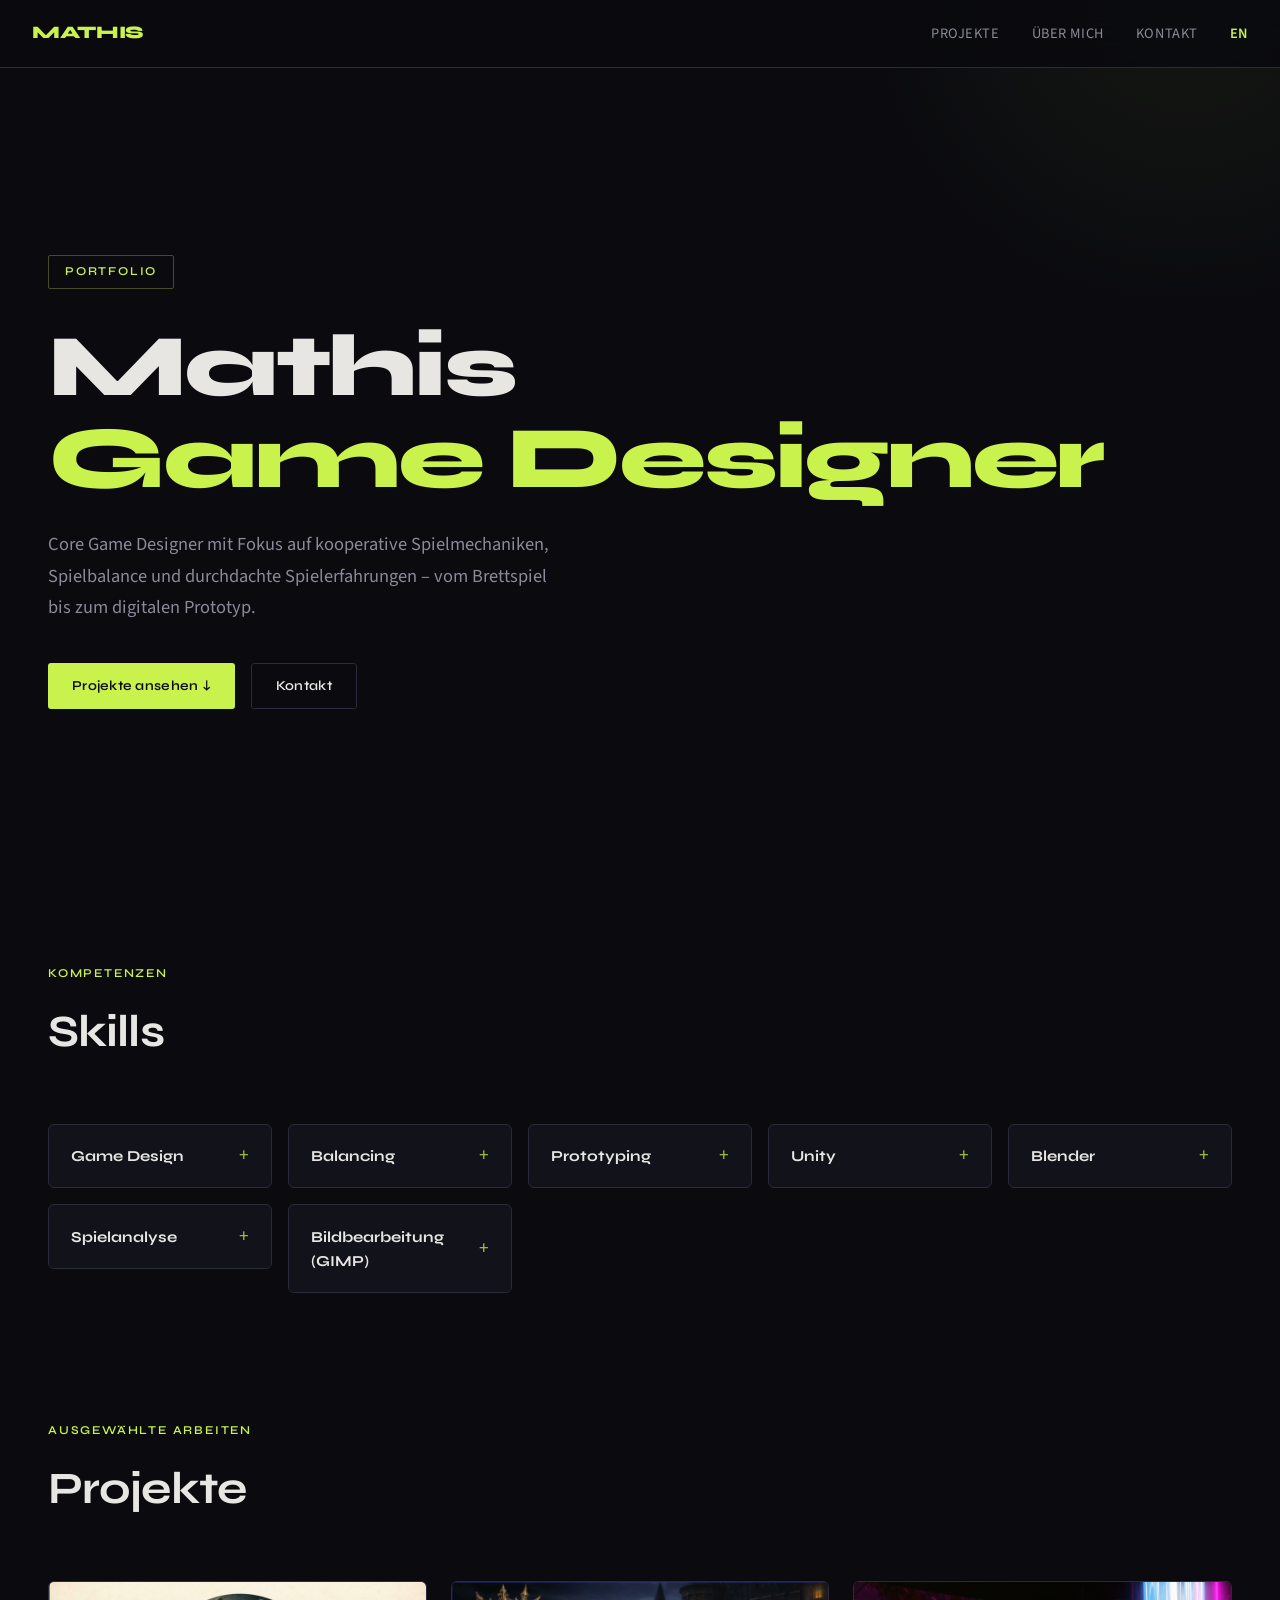
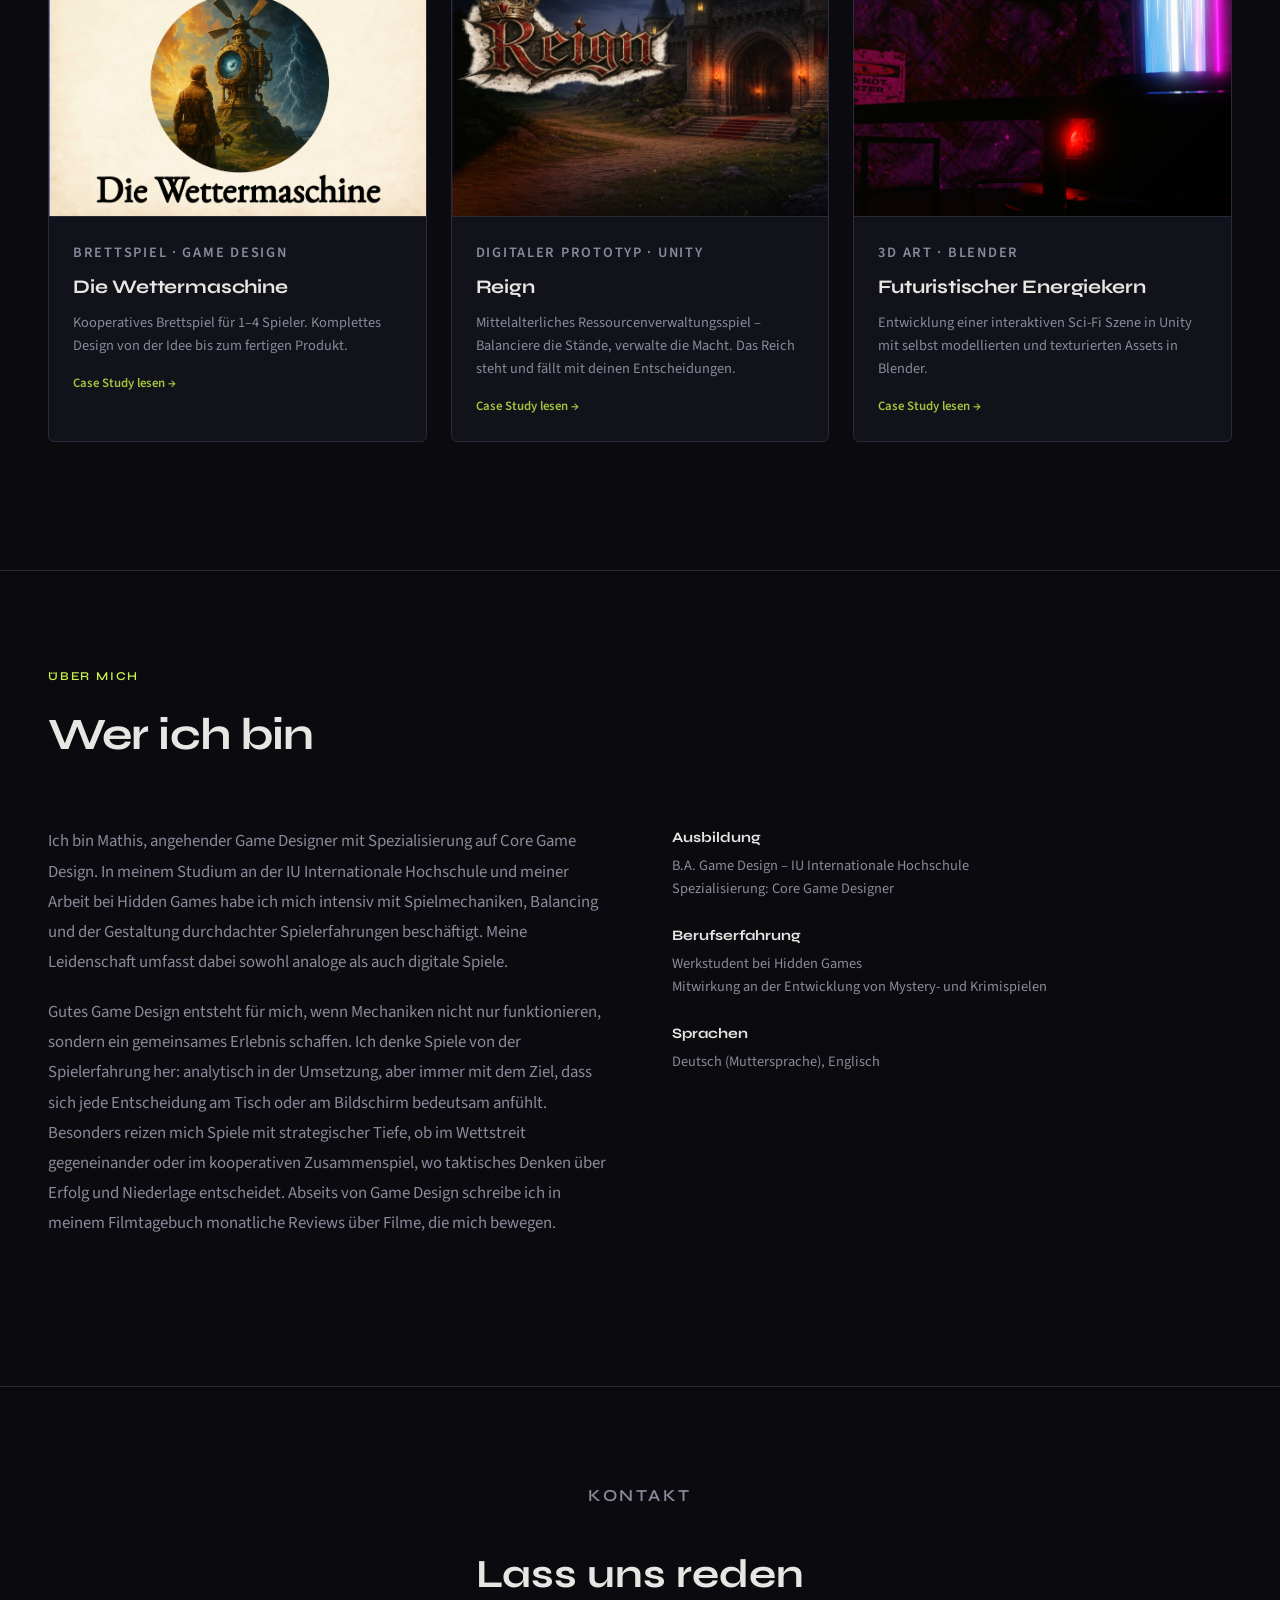
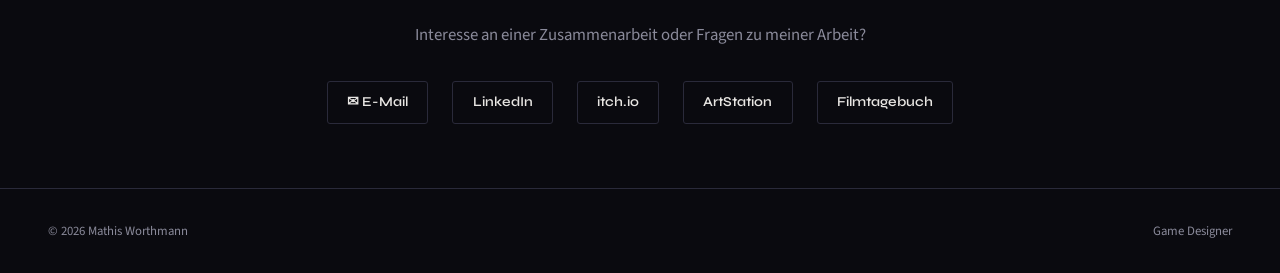
==== commit 1a102ee5: "Update index.html" ====
--- a/index.html
+++ b/index.html
@@ -812,15 +812,7 @@
         </div>
       </div>
 
-      <div class="skill-card" onclick="toggleSkill(this)">
-        <div class="skill-card-header">
-          <span class="skill-card-name" data-i18n="skill-ai-name">KI-gestützte Workflows</span>
-          <span class="skill-card-toggle">+</span>
-        </div>
-        <div class="skill-card-detail">
-          <p data-i18n="skill-ai-detail">KI-gestützte Konzeptentwicklung, Balancing-Exploration und Prototyping-Beschleunigung. Effiziente Integration von LLM-Tools in bestehende Design- und Entwicklungsprozesse. KI nutze ich bewusst als Werkzeug im Arbeitsprozess, nicht zur Erstellung finaler Spielinhalte.</p>
-        </div>
-      </div>
+
 
       <div class="skill-card" onclick="toggleSkill(this)">
         <div class="skill-card-header">
@@ -1209,7 +1201,7 @@
 
     <h2 data-i18n="reign-honest-title">Ehrliche Einordnung</h2>
     <p data-i18n="reign-honest-text">
-      Reign ist ein Studienprojekt und als solches ein Prototyp mit begrenztem Umfang: acht Monate Spielzeit, eine überschaubare Menge an Events. Die visuellen Assets sind teilweise KI-generiert, was ich ausdrücklich als Kompromiss im Prototyp-Kontext sehe. Bei einer weiterführenden Umsetzung kämen ausschließlich händisch erstellte Grafiken zum Einsatz. Was Reign aber zeigt: dass Mechaniken, Erzählung und Atmosphäre auch in einem kleinen Projekt zu einem kohärenten Erlebnis verschmelzen können, wenn sie von Anfang an aufeinander abgestimmt sind.
+      Reign ist ein Studienprojekt und als solches ein Prototyp mit begrenztem Umfang: acht Monate Spielzeit, eine überschaubare Menge an Events. Im Prototyp-Kontext habe ich Bildgeneratoren als Platzhalter eingesetzt, um die Spielmechanik vor der visuellen Produktion zu validieren: ein bewusster Prototyping-Shortcut, kein Endprodukt-Workflow
     </p>
 
     <a href="https://mathisworthmann.itch.io/reign" class="download-link" target="_blank" data-i18n="reign-download">↓ Reign auf itch.io spielen</a>
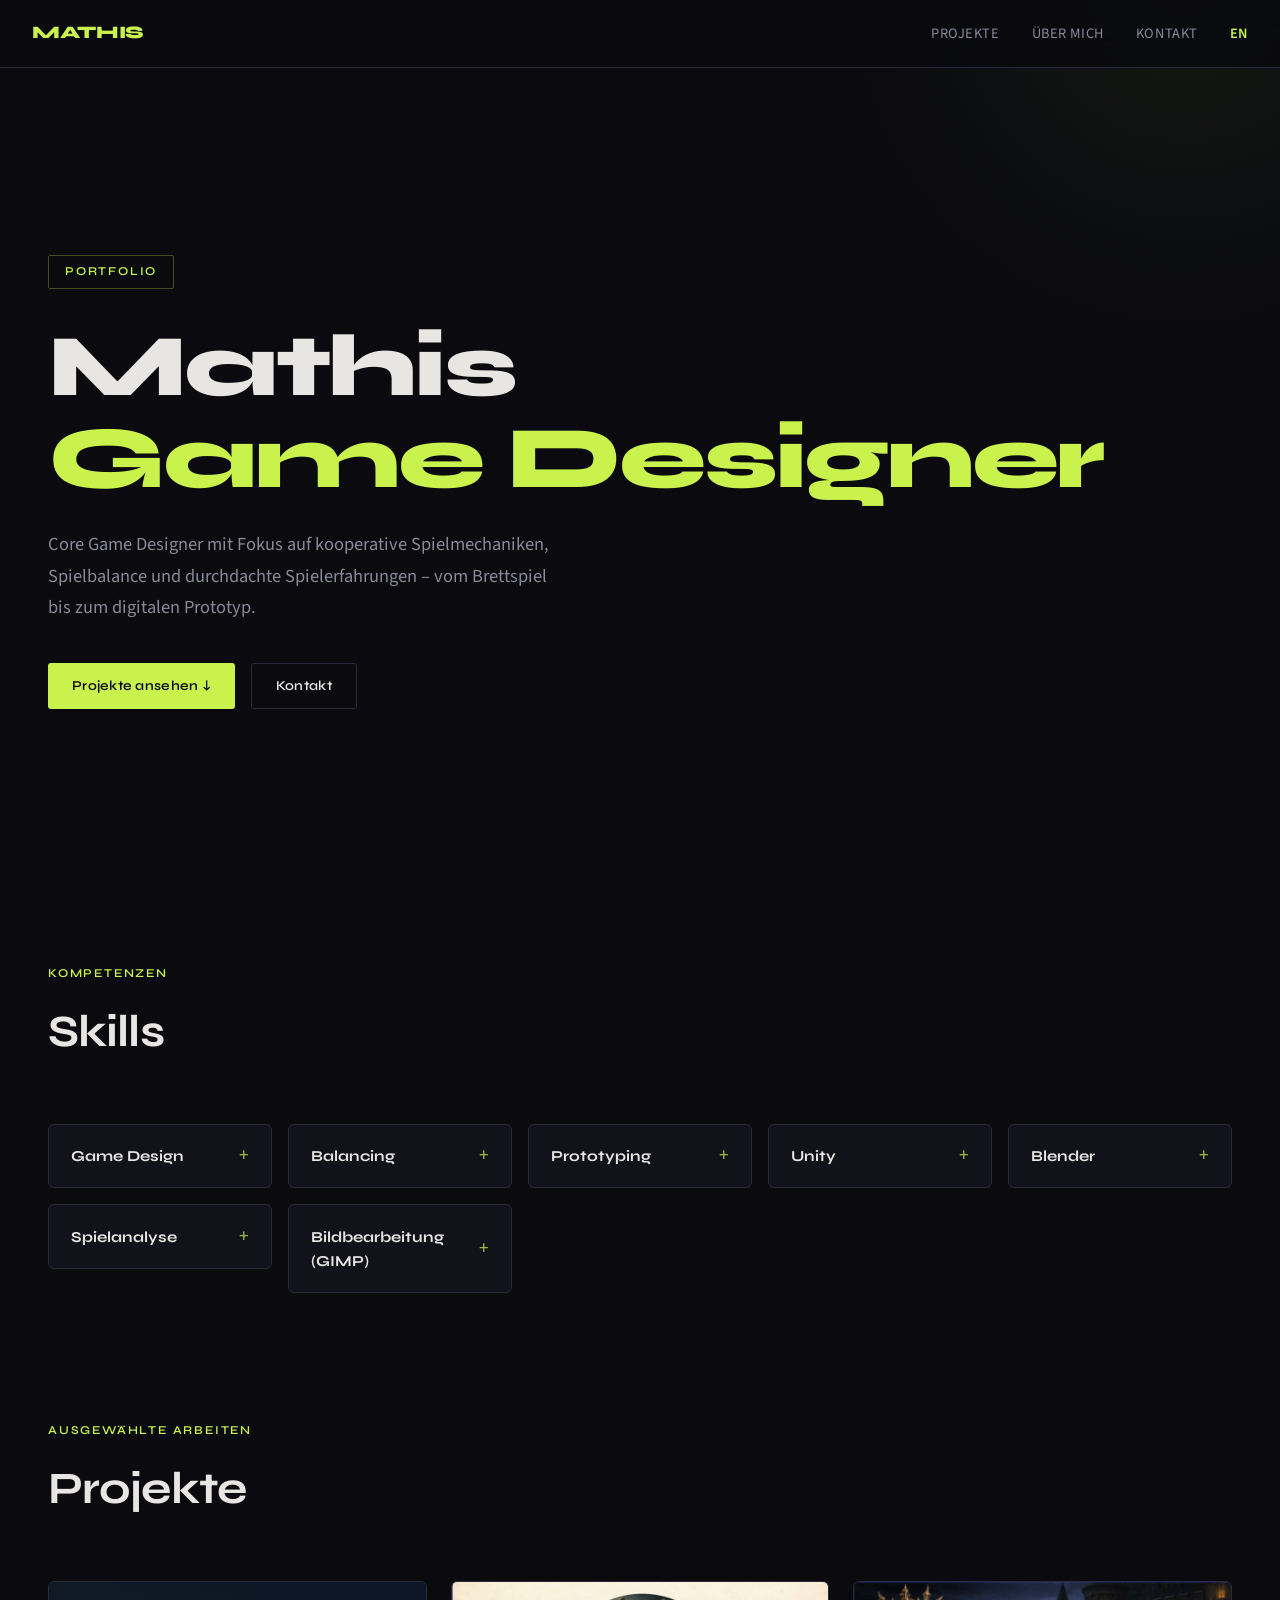
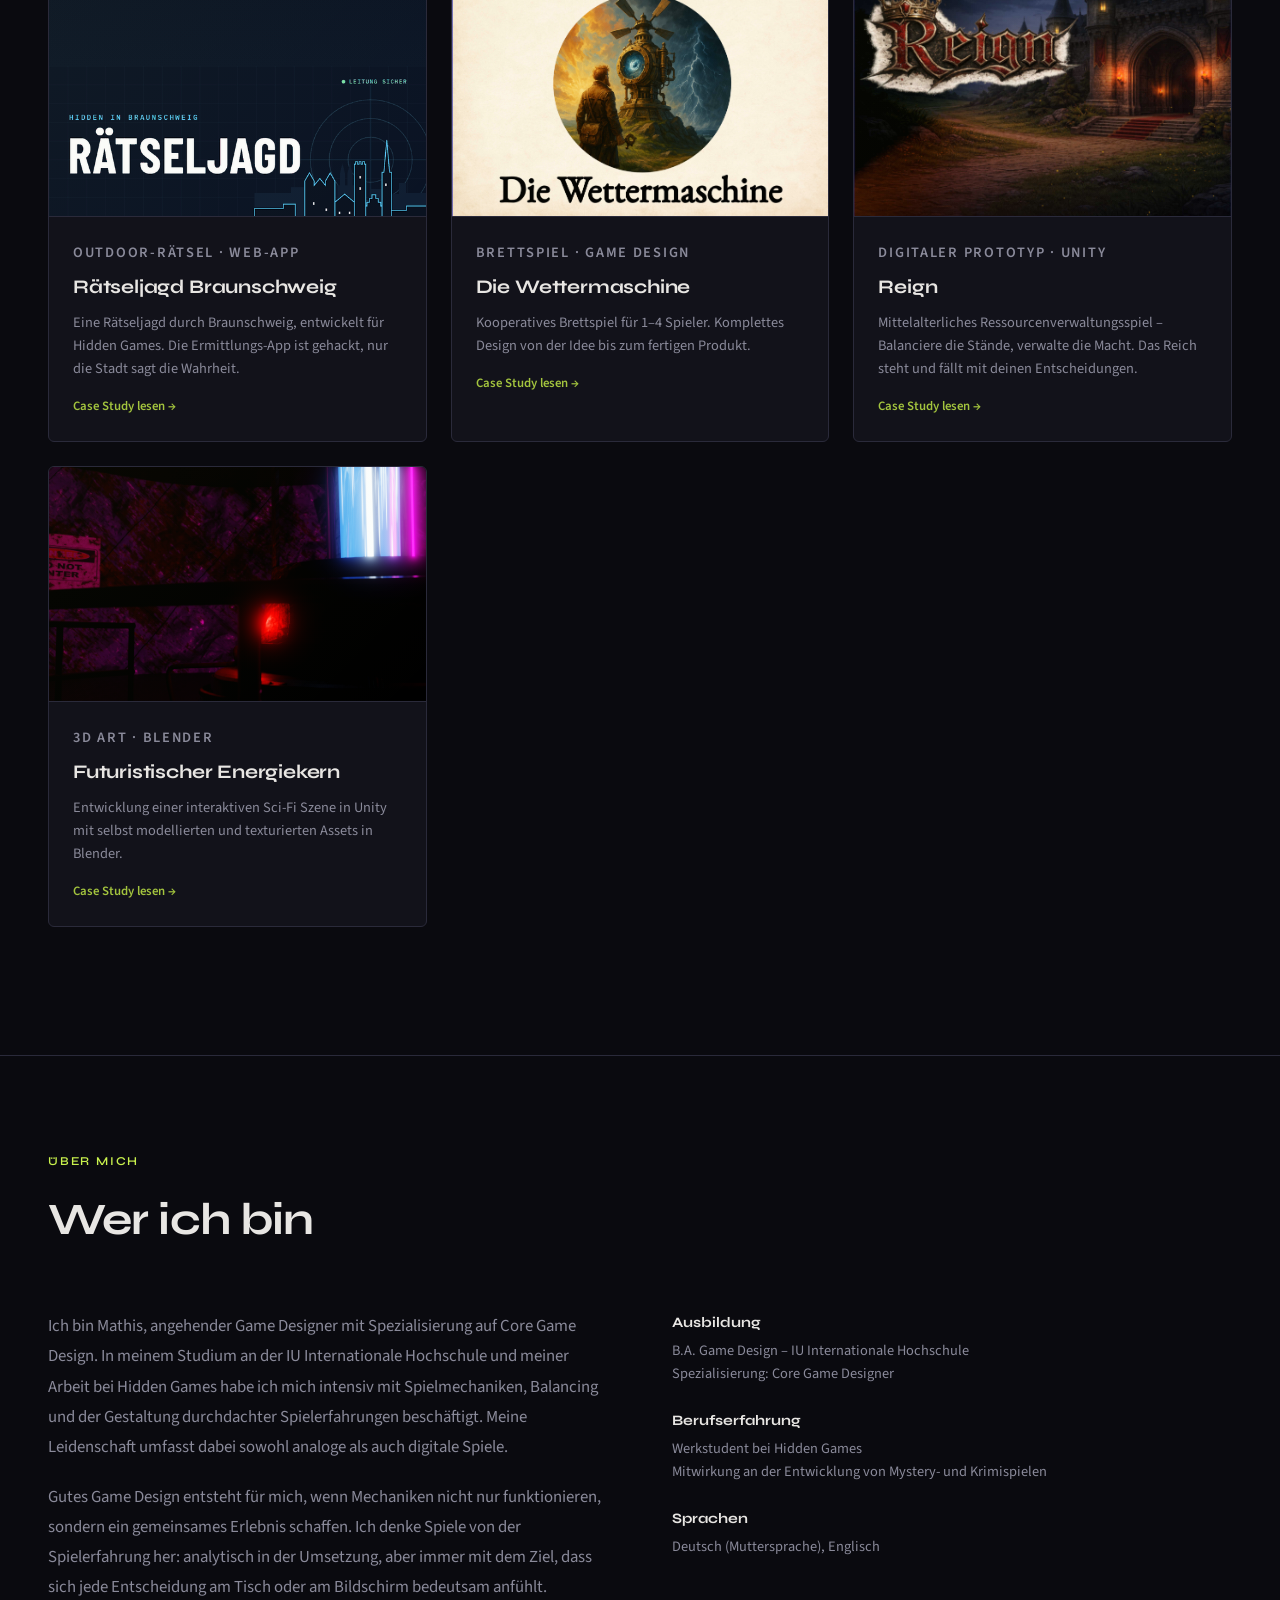
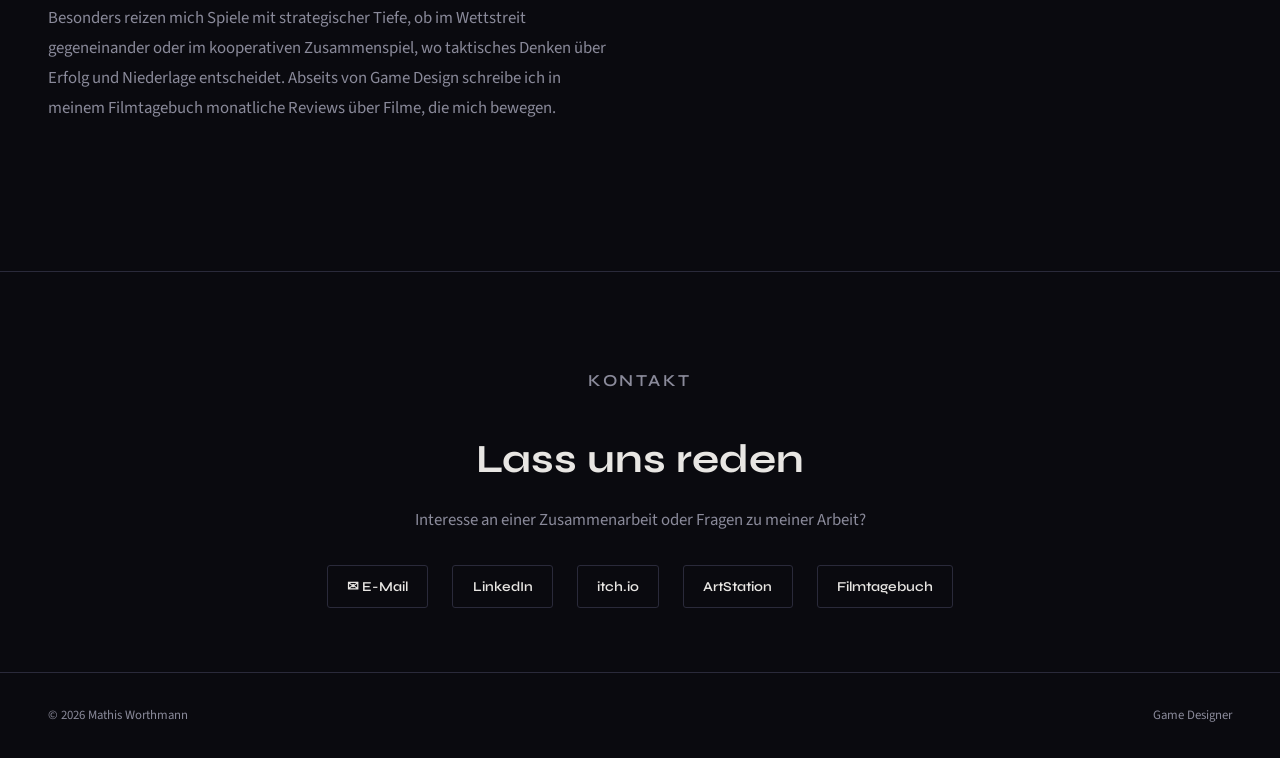
==== commit 4e4b339c: "Case Study Rätseljagd Braunschweig mit Opening-Sequenz und spielbarer Demo - Neue Seite page-raetsel" ====
--- a/index.html
+++ b/index.html
@@ -7,16 +7,18 @@
 <meta name="author" content="Mathis Worthmann">
   <meta property="og:title" content="Mathis Worthmann – Game Designer Portfolio">
 <meta property="og:description" content="Core Game Designer mit Fokus auf kooperative Spielmechaniken, Balancing und durchdachte Spielerfahrungen.">
-<meta property="og:image" content="https://mathisworthmann.github.io/images/Wettermaschine_Cover.jpg">
-<meta property="og:url" content="https://mathisworthmann.github.io/">
+<meta property="og:image" content="https://mathisworthmann.de/images/Wettermaschine_Cover.jpg">
+<meta property="og:url" content="https://mathisworthmann.de/">
 <meta property="og:type" content="website">
 <meta name="twitter:card" content="summary_large_image">
 <meta name="twitter:title" content="Mathis Worthmann – Game Designer Portfolio">
 <meta name="twitter:description" content="Core Game Designer mit Fokus auf kooperative Spielmechaniken, Balancing und durchdachte Spielerfahrungen.">
-<meta name="twitter:image" content="https://mathisworthmann.github.io/images/Wettermaschine_Cover.jpg">
+<meta name="twitter:image" content="https://mathisworthmann.de/images/Wettermaschine_Cover.jpg">
+<link rel="canonical" href="https://mathisworthmann.de/">
 <link rel="icon" type="image/png" href="images/favicon.png">
 <title>Mathis – Game Designer</title>
 <link href="https://fonts.googleapis.com/css2?family=Syne:wght@400;600;700;800&family=Source+Sans+3:ital,wght@0,300;0,400;0,600;1,400&display=swap" rel="stylesheet">
+<link href="images/Waypoint_Opening.css" rel="stylesheet">
 <style>
 *, *::before, *::after { margin: 0; padding: 0; box-sizing: border-box; }
 
@@ -689,6 +691,112 @@
 .download-link:hover {
   background: #d4f76a;
   transform: translateY(-2px);
+}
+
+/* ═══════════════════════════════════
+   RÄTSELJAGD CASE STUDY PAGE
+   ═══════════════════════════════════ */
+
+/* Schriften der Opening-Sequenz, aus dem Demo-Ordner */
+@font-face { font-family: "Barlow Condensed"; font-weight: 500; font-display: swap; src: url("portfolio-demo/fonts/BarlowCondensed-500.woff2") format("woff2"); }
+@font-face { font-family: "Barlow Condensed"; font-weight: 600; font-display: swap; src: url("portfolio-demo/fonts/BarlowCondensed-600.woff2") format("woff2"); }
+@font-face { font-family: "Barlow Condensed"; font-weight: 700; font-display: swap; src: url("portfolio-demo/fonts/BarlowCondensed-700.woff2") format("woff2"); }
+@font-face { font-family: "IBM Plex Mono"; font-weight: 400; font-display: swap; src: url("portfolio-demo/fonts/IBMPlexMono-400.woff2") format("woff2"); }
+@font-face { font-family: "IBM Plex Mono"; font-weight: 500; font-display: swap; src: url("portfolio-demo/fonts/IBMPlexMono-500.woff2") format("woff2"); }
+@font-face { font-family: "IBM Plex Mono"; font-weight: 700; font-display: swap; src: url("portfolio-demo/fonts/IBMPlexMono-700.woff2") format("woff2"); }
+
+/* Projektkarte: Header-GIF (2,5:1) unten bündig, darüber in seiner Grundfarbe aufgefüllt */
+.project-thumb.thumb-gif { background: linear-gradient(to bottom, #0a1324, #0d1829 60%); }
+
+/* Smartphone-Rahmen für Opening und Demo */
+.phone-frame {
+  width: 100%;
+  max-width: 390px;
+  margin: 0 auto;
+  padding: 10px;
+  background: #05070c;
+  border: 1px solid var(--border);
+  border-radius: 40px;
+  box-shadow: 0 24px 64px rgba(0, 0, 0, 0.5);
+}
+
+.phone-screen {
+  position: relative;
+  width: 100%;
+  aspect-ratio: 390 / 844;
+  border-radius: 30px;
+  overflow: hidden;
+  background: #0b1526;
+}
+
+.phone-screen iframe {
+  display: block;
+  width: 100%;
+  height: 100%;
+  border: 0;
+}
+
+/* Im Portfolio läuft das Opening als Schleife, Überspringen ergibt dort keinen Sinn */
+.phone-screen .hw-skip { display: none; }
+
+.case-hero-media {
+  max-width: 960px;
+  margin: 1rem auto 3rem;
+  padding: 0 3rem;
+  text-align: center;
+}
+
+.case-hero-media .phone-frame { max-width: 340px; }
+
+.media-controls {
+  display: flex;
+  justify-content: center;
+  margin-top: 1.5rem;
+}
+
+.btn-sound {
+  font-family: var(--font-display);
+  font-size: 0.85rem;
+  font-weight: 600;
+  letter-spacing: 0.02em;
+  padding: 0.7rem 1.5rem;
+  border-radius: 3px;
+  background: transparent;
+  border: 1px solid var(--border);
+  color: var(--text);
+  cursor: pointer;
+  transition: all 0.3s;
+}
+
+.btn-sound:hover {
+  border-color: var(--accent);
+  color: var(--accent);
+}
+
+/* Hochformat-Screens: zwei nebeneinander, auch auf dem Handy */
+.case-gallery.screens {
+  max-width: 560px;
+  margin-left: auto;
+  margin-right: auto;
+}
+
+.case-gallery.screens.single {
+  grid-template-columns: 1fr;
+  max-width: 280px;
+}
+
+.demo-embed { margin: 2rem 0; }
+
+.demo-embed .phone-frame { max-width: 410px; }
+
+.demo-embed .phone-screen { aspect-ratio: auto; height: min(844px, calc(100vh - 8rem)); }
+
+.demo-mobile { display: none; }
+
+.case-content .demo-note {
+  font-size: 0.85rem;
+  text-align: center;
+  margin-top: 1rem;
 }
 
 /* ── ANIMATIONS ── */
@@ -711,6 +819,11 @@
   .case-hero h1 { font-size: clamp(1.6rem, 8vw, 3.8rem); overflow-wrap: break-word; }
   .skills { padding-left: 1.5rem; padding-right: 1.5rem; }
   .skills-grid { grid-template-columns: repeat(auto-fit, minmax(150px, 1fr)); }
+  .case-hero-media { padding: 0 1.5rem; }
+  .case-gallery.screens { grid-template-columns: 1fr 1fr; }
+  .case-gallery.screens.single { grid-template-columns: 1fr; }
+  .demo-embed { display: none; }
+  .demo-mobile { display: block; text-align: center; }
 }
 </style>
 </head>
@@ -832,6 +945,19 @@
     <p class="section-label" data-i18n="projects-label">Ausgewählte Arbeiten</p>
     <h2 class="section-title" data-i18n="projects-title">Projekte</h2>
     <div class="project-grid">
+
+      <!-- Card 0: Rätseljagd -->
+      <a class="project-card" onclick="showPage('raetseljagd')">
+        <div class="project-thumb thumb-gif">
+          <img src="images/Header_Raetseljagd_600x240.gif" alt="Animierter Header der Rätseljagd: Schriftzug über der Braunschweiger Skyline" loading="lazy" style="width:100%; height:100%; object-fit:contain; object-position:center bottom;">
+        </div>
+        <div class="project-info">
+          <p class="project-tag" data-i18n="project4-tag">Outdoor-Rätsel · Web-App</p>
+          <h3 data-i18n="project4-name">Rätseljagd Braunschweig</h3>
+          <p data-i18n="project4-desc">Eine Rätseljagd durch Braunschweig, entwickelt für Hidden Games. Die Ermittlungs-App ist gehackt, nur die Stadt sagt die Wahrheit.</p>
+          <div class="project-arrow" data-i18n="project4-arrow">Case Study lesen →</div>
+        </div>
+      </a>
 
       <!-- Card 1: Brettspiel -->
       <a class="project-card" onclick="showPage('boardgame')">
@@ -919,10 +1045,10 @@
     <p data-i18n="contact-sub">Interesse an einer Zusammenarbeit oder Fragen zu meiner Arbeit?</p>
     <div class="contact-links">
       <a href="mailto:mathis.worthmann@hotmail.com">✉ E-Mail</a>
-      <a href="https://www.linkedin.com/in/mathis-worthmann-648772352/" target="_blank">LinkedIn</a>
+      <a href="https://www.linkedin.com/in/mathisworthmann/" target="_blank">LinkedIn</a>
       <a href="https://mathisworthmann.itch.io/" target="_blank">itch.io</a>
       <a href="https://www.artstation.com/mathisworthmann" target="_blank">ArtStation</a>
-      <a href="https://mathisworthmann.github.io/filmblog/" target="_blank">Filmtagebuch</a>
+      <a href="https://filmblog.mathisworthmann.de/" target="_blank">Filmtagebuch</a>
     </div>
   </section>
 
@@ -1201,7 +1327,7 @@
 
     <h2 data-i18n="reign-honest-title">Ehrliche Einordnung</h2>
     <p data-i18n="reign-honest-text">
-      Reign ist ein Studienprojekt und als solches ein Prototyp mit begrenztem Umfang: acht Monate Spielzeit, eine überschaubare Menge an Events. Im Prototyp-Kontext habe ich Bildgeneratoren als Platzhalter eingesetzt, um die Spielmechanik vor der visuellen Produktion zu validieren: ein bewusster Prototyping-Shortcut, kein Endprodukt-Workflow
+      Reign ist ein Studienprojekt und als solches ein Prototyp mit begrenztem Umfang: acht Monate Spielzeit, eine überschaubare Menge an Events. Im Prototyp-Kontext habe ich Bildgeneratoren als Platzhalter eingesetzt, um die Spielmechanik vor der visuellen Produktion zu validieren: ein bewusster Prototyping-Shortcut, kein Endprodukt-Workflow.
     </p>
 
     <a href="https://mathisworthmann.itch.io/reign" class="download-link" target="_blank" data-i18n="reign-download">↓ Reign auf itch.io spielen</a>
@@ -1291,12 +1417,139 @@
   </footer>
 
 </div>
+
+<!-- ═════════════════════════════════
+     RÄTSELJAGD CASE STUDY PAGE
+     ═════════════════════════════════ -->
+<div id="page-raetseljagd" class="page">
+
+  <section class="case-hero">
+    <a class="case-back" onclick="showPage('home')" data-i18n="rj-back">← Zurück zur Übersicht</a>
+    <p class="section-label" data-i18n="rj-label">Case Study · Outdoor-Rätsel</p>
+    <h1 data-i18n="rj-title">Rätseljagd Braun&shy;schweig</h1>
+    <p class="hero-sub" data-i18n="rj-sub">
+      Eine Rätseljagd durch die Braunschweiger Innenstadt. Ein Schurke hat die Ermittlungs-App der Polizei gehackt, und nur wer genau hinsieht, kommt der Wahrheit auf die Spur.
+    </p>
+    <div class="case-meta">
+      <div class="meta-item">
+        <span class="meta-label" data-i18n="rj-meta-period-label">Zeitraum</span>
+        <span class="meta-value" data-i18n="rj-meta-period-value">2026</span>
+      </div>
+      <div class="meta-item">
+        <span class="meta-label" data-i18n="rj-meta-role-label">Rolle</span>
+        <span class="meta-value" data-i18n="rj-meta-role-value">Game Design &amp; Narrative (Werkstudent bei Hidden Games)</span>
+      </div>
+      <div class="meta-item">
+        <span class="meta-label" data-i18n="rj-meta-scope-label">Umfang</span>
+        <span class="meta-value" data-i18n="rj-meta-scope-value">9 Stationen · ca. 2,5 km</span>
+      </div>
+      <div class="meta-item">
+        <span class="meta-label" data-i18n="rj-meta-tools-label">Tools</span>
+        <span class="meta-value" data-i18n="rj-meta-tools-value">React · GitHub · Claude Code</span>
+      </div>
+    </div>
+  </section>
+
+  <!-- Opening-Sequenz der App, live gerendert (images/Waypoint_Opening.js) -->
+  <div class="case-hero-media">
+    <div class="phone-frame">
+      <div class="phone-screen" id="rj-opening"></div>
+    </div>
+    <div class="media-controls">
+      <button type="button" class="btn-sound" id="rj-sound">
+        <span data-i18n="rj-sound-on">🔊 Opening mit Ton abspielen</span>
+        <span data-i18n="rj-sound-off" hidden>🔇 Ton aus</span>
+      </button>
+    </div>
+    <audio id="rj-opening-audio" src="portfolio-demo/uploads/Erzaehler_Intro_Opening.mp3" preload="none"></audio>
+  </div>
+
+  <div class="case-content">
+
+    <h2 data-i18n="rj-overview-title">Überblick</h2>
+    <p data-i18n="rj-overview-text">Die Rätseljagd ist ein kommerzielles Outdoor-Spiel, das ich als Werkstudent bei Hidden Games in Braunschweig entwickle. Teams laufen eine rund 2,5 Kilometer lange Route durch die Innenstadt ab und lösen an neun Stationen Rätsel, die sich nur vor Ort beantworten lassen. Begleitet werden sie von einer Web-App auf dem eigenen Smartphone, die zugleich Spielleitung, Erzählstimme und Teil des Rätsels ist. Das Finale findet an der Volkswagenhalle statt: eine zweistufige Bombenentschärfung mit zwei möglichen Enden.</p>
+
+    <h2 data-i18n="rj-case-title">Vom Koffer zur App</h2>
+    <p data-i18n="rj-case-text1">Ausgangspunkt war eine physische Rätseljagd, bei der die Spieler einen Koffer mit Requisiten durch die Stadt trugen. Mit dem Wechsel aufs Smartphone stellte sich eine grundsätzliche Frage: Welche Rolle spielt die App in der Geschichte?</p>
+    <p data-i18n="rj-case-text2">Die Antwort wurde zum erzählerischen Kern des Projekts. Der Schurke Dr. Danger hat die offizielle Ermittlungs-App der Polizei gehackt, und damit wird die App zum unzuverlässigen Erzähler. Wer seine Manipulationen durchschauen will, muss den Blick vom Bildschirm heben und die echte Umgebung befragen. So wurde aus dem Wegfall des Koffers das zentrale Motiv: Das Medium selbst ist der Gegenspieler.</p>
+
+    <h2 data-i18n="rj-voices-title">Zwei Stimmen in einer App</h2>
+    <p data-i18n="rj-voices-text1">In der App sprechen zwei Figuren, und die Spieler müssen ständig abwägen, wem sie glauben. Dr. Danger mischt sich ein, streut falsche Fährten und behauptet, alles zu sehen. Seine Lügen wirken am stärksten, wenn sie sich im Nachhinein als bedeutsam erweisen: Manche Bemerkung aus einer frühen Station ergibt erst im Finale ihren eigentlichen Sinn.</p>
+    <p data-i18n="rj-voices-text2">Kommissar Riley ist der Gegenpol, die ruhige und verlässliche Stimme der Ermittlung. Riley rahmt einzelne Stationen ein, bestätigt Fortschritte und hält die Spieler auf Kurs. Wie unterschiedlich beide in der App auftreten, zeigt die Gegenüberstellung.</p>
+
+    <div class="case-gallery screens">
+      <img src="images/Waypoint_Danger.png" alt="App-Screen mit Dr. Danger: gekaperter Kanal, Sprachnachricht und rekonstruiertes Transkript in Pink" loading="lazy" style="width:100%; border-radius:16px;">
+      <img src="images/Waypoint_Riley.png" alt="App-Screen mit Kommissar Riley: sichere Leitung, Sprachnachricht und Transkript in Blau" loading="lazy" style="width:100%; border-radius:16px;">
+    </div>
+
+    <div class="highlight-box">
+      <p data-i18n="rj-highlight">„Nichts darf allein vom Bildschirm aus lösbar sein.“</p>
+    </div>
+
+    <h2 data-i18n="rj-principles-title">Design-Prinzipien</h2>
+    <p data-i18n="rj-principles-intro">Bevor ich die einzelnen Stationen ausgearbeitet habe, habe ich Regeln festgelegt, an denen sich jedes Rätsel messen lassen muss.</p>
+    <ul>
+      <li><strong data-i18n="rj-pr1-title">Die Umgebung trägt das Rätsel.</strong> <span data-i18n="rj-pr1-text">Jede Lösung braucht eine Information, die es nur vor Ort gibt: durch Zählen, Beobachten oder das Lesen von Infotafeln. So bekommt jeder Ort einen echten Grund, besucht zu werden.</span></li>
+      <li><strong data-i18n="rj-pr2-title">Aha-Moment plus Mechanik.</strong> <span data-i18n="rj-pr2-text">Ein Erkennungsmoment allein trägt kein Rätsel. Jede Station verbindet die Beobachtung mit einer konkreten Interaktion in der App.</span></li>
+      <li><strong data-i18n="rj-pr3-title">Robust gegen Wetter und Ausprobieren.</strong> <span data-i18n="rj-pr3-text">Rätsel müssen auch bei Regen funktionieren und dürfen sich nicht durch wahlloses Tippen lösen lassen. Wo das drohte, habe ich die Eingabe umgebaut, etwa mit einer Sortierung nach Entfernung oder einem Entschärfen-Knopf, der erst aktiv wird, wenn alle Drähte gekappt sind.</span></li>
+      <li><strong data-i18n="rj-pr4-title">Schlank und bewusst mehrdeutig.</strong> <span data-i18n="rj-pr4-text">Rätsel bleiben knapp. Wo eine Unklarheit erzählerisch etwas bedeutet, bleibt sie stehen.</span></li>
+      <li><strong data-i18n="rj-pr5-title">Niemand bleibt hängen.</strong> <span data-i18n="rj-pr5-text">Jede Station bietet drei gestufte Tipps.</span></li>
+    </ul>
+
+    <h2 data-i18n="rj-decisions-title">Die wichtigsten Design-Entscheidungen</h2>
+    <p data-i18n="rj-decision1">Die erste war der <strong>Verzicht auf GPS</strong>. Statt einer Ortung, die zwischen Gebäuden schnell ungenau wird, bestätigen die Spieler ihre Ankunft per Knopfdruck. Ob sie wirklich am richtigen Ort sind, zeigt sich ohnehin am Rätsel, denn ohne Beobachtung vor Ort gibt es keine Lösung.</p>
+    <p data-i18n="rj-decision2">Die zweite war, <strong>Requisiten weitgehend durch App-Interaktionen zu ersetzen</strong>. Einzelne physische Installationen habe ich bewusst behalten, wo das haptische Erlebnis den Unterschied macht.</p>
+    <p data-i18n="rj-decision3">Die dritte betraf den <strong>Zugang</strong>. Die Spieler aktivieren ihr Spiel mit einem Code, den sie beim Kauf erhalten. Geprüft wird er nur beim Start und nie während des Spiels, denn ein Team mitten in der Stadt darf unter keinen Umständen ausgesperrt werden.</p>
+    <p data-i18n="rj-decision4">Die vierte waren die <strong>zwei Enden</strong>. Die Bombe wird entweder entschärft oder hat eine Fehlzündung. Beide Ausgänge haben eine eigene animierte Abschlusssequenz, sodass auch Teams, die an der Entschärfung scheitern, einen runden Abschluss erleben.</p>
+
+    <div class="case-gallery screens single">
+      <img src="images/Waypoint_Raetsel.png" alt="Rätselansicht einer Station: vierstelliger Sicherungscode mit Ziffernfeld und Hinweis-Knopf" loading="lazy" style="width:100%; border-radius:16px;">
+    </div>
+
+    <h2 data-i18n="rj-tech-title">Technische Umsetzung</h2>
+    <p data-i18n="rj-tech-text1">Die App läuft ohne Installation im Browser und lässt sich wie eine App auf den Homescreen legen. Gearbeitet habe ich in einem GitHub-Repository, den Code habe ich mit Claude Code umgesetzt. Jede Änderung habe ich als klar umrissene Aufgabe mit Akzeptanzkriterien formuliert und das Ergebnis anschließend selbst geprüft.</p>
+    <p data-i18n="rj-tech-text2">Über GitHub Pages lief jeder neue Stand sofort auf dem Smartphone. So konnte ich direkt an den Stationen testen, also dort, wo das Spiel später stattfindet. Jede Station zeigt außerdem ein 360-Grad-Foto, das ich vor Ort aufgenommen habe und in dem sich die Spieler frei umsehen können.</p>
+
+    <h2 data-i18n="rj-demo-title">Selbst ausprobieren</h2>
+    <p data-i18n="rj-demo-text">Die Demo zeigt eine einzelne Station aus dem Spiel: den schiefen Turm. Weil ihr dabei nicht vor dem echten Turm steht, übernimmt das 360-Grad-Foto den Blick in die Umgebung. Das Prinzip bleibt dasselbe: Die App allein reicht nie, erst der Blick auf den Ort löst das Rätsel. Die übrigen acht Stationen bleiben geheim.</p>
+
+    <div class="demo-embed">
+      <div class="phone-frame">
+        <div class="phone-screen">
+          <iframe id="rj-demo" data-src="portfolio-demo/" title="Rätseljagd – spielbare Demo" allow="autoplay"></iframe>
+        </div>
+      </div>
+    </div>
+    <div class="demo-mobile">
+      <a href="portfolio-demo/" class="download-link" target="_blank" rel="noopener" data-i18n="rj-demo-open">▶ Demo öffnen</a>
+    </div>
+    <p class="demo-note" data-i18n="rj-demo-note">Am besten mit Ton spielen.</p>
+
+    <h2 data-i18n="rj-learnings-title">Learnings</h2>
+    <p data-i18n="rj-learning1">Das wichtigste Learning: <strong>Das Medium gehört zur Fiktion</strong>. Sobald die App selbst eine Rolle in der Geschichte bekam, ergaben sich viele Designfragen fast von allein, von der Rätselstruktur bis zur Rollenverteilung zwischen Dr. Danger und Riley.</p>
+    <p data-i18n="rj-learning2">Außerdem habe ich gelernt, die Stadt als Plattform mit eigenen Bedingungen zu behandeln. Wetter, Laufwege und die Eigenheiten verschiedener Smartphones sind genauso Designvorgaben wie die Regeln auf einem Spielbrett.</p>
+    <p data-i18n="rj-learning3">Bei der Arbeit mit Claude Code habe ich gelernt, Aufgaben so präzise zu beschreiben, dass sich das Ergebnis eindeutig prüfen lässt. Je klarer die Akzeptanzkriterien, desto verlässlicher das Ergebnis.</p>
+    <p data-i18n="rj-learning4">Und das laufende Playtesting hat mir gezeigt, wie unverzichtbar es ist, das Spiel von anderen spielen zu lassen. Die Einsichten, die dabei entstehen, lassen sich am Schreibtisch nicht vorwegnehmen.</p>
+
+    <h2 data-i18n="rj-status-title">Aktueller Stand und ehrliche Einordnung</h2>
+    <p data-i18n="rj-status-text1">Stand Oktober 2026 steckt die Rätseljagd mitten im Playtesting. Das Spiel ist spielbar, offen sind noch die finale Abnahme und die Anbindung an das Buchungssystem von Hidden.</p>
+    <p data-i18n="rj-status-text2">Zur Arbeitsweise: Den Code hat Claude Code nach meinen Vorgaben geschrieben, Konzepte und Texte habe ich im Austausch mit Claude entwickelt und überarbeitet. Bei mir lagen das Rätsel- und Spieldesign, die Dramaturgie, die Designentscheidungen und die Tests vor Ort. Viele der Assets im Spiel hat meine Kollegin Lena bei Hidden Games erstellt, und die Zusammenarbeit mit ihr hat mir viel Spaß gemacht.</p>
+
+  </div>
+
+  <footer>
+    <span>© 2026 Mathis Worthmann</span>
+    <span data-i18n="footer-right">Game Designer</span>
+  </footer>
+
+</div>
 <!-- ═══ PAGE ROUTING ═══ -->
 <script>
 function showPage(page) {
   document.querySelectorAll('.page').forEach(p => p.classList.remove('active'));
   document.getElementById('page-' + page).classList.add('active');
   window.scrollTo({ top: 0, behavior: 'smooth' });
+  raetseljagdPage(page === 'raetseljagd');
 }
 
 // Smooth scroll for anchor links on home page
@@ -1337,6 +1590,73 @@
 });
 </script>
 
+<!-- ═══ RÄTSELJAGD: OPENING & DEMO ═══ -->
+<script src="images/Waypoint_Opening.js"></script>
+<script>
+(function() {
+  // Opening-Sequenz: läuft stumm in Schleife, solange sie sichtbar ist.
+  // Mit Ton startet sie neu und folgt der Aufnahme.
+  const box = document.getElementById('rj-opening');
+  const audio = document.getElementById('rj-opening-audio');
+  const btn = document.getElementById('rj-sound');
+  const [labelOn, labelOff] = btn.querySelectorAll('span');
+  const SCHLEIFE = 66; // Sekunden: Aufnahme (ca. 61 s) plus Schlussbild
+  let seq = null, mitTon = false, uhr = 0;
+
+  function setTon(an) {
+    mitTon = an;
+    labelOn.hidden = an;
+    labelOff.hidden = !an;
+  }
+
+  function stop() {
+    if (seq) { seq.stopp(); seq = null; }
+    clearInterval(uhr);
+    audio.pause();
+    setTon(false);
+  }
+
+  function start(ton) {
+    stop();
+    const opt = { safeArea: false, onFertig: () => start(false) };
+    if (ton) {
+      setTon(true);
+      audio.currentTime = 0;
+      audio.play().catch(() => start(false));
+      opt.zeitQuelle = () => audio.currentTime;
+    }
+    seq = HWOpening.starte(box, opt);
+    uhr = setInterval(() => { if (seq && seq.zeit() > SCHLEIFE) start(false); }, 1000);
+  }
+
+  btn.addEventListener('click', () => start(!mitTon));
+
+  new IntersectionObserver(entries => {
+    const sichtbar = entries[entries.length - 1].isIntersecting;
+    if (sichtbar && !seq) start(false);
+    else if (!sichtbar) stop();
+  }).observe(box);
+
+  // Demo: nur am Desktop eingebettet und erst geladen, wenn die Seite offen ist.
+  // Beim Verlassen wird sie entladen, damit kein Ton weiterläuft; den Fortschritt
+  // speichert die Demo selbst.
+  const demo = document.getElementById('rj-demo');
+  const breit = window.matchMedia('(min-width: 769px)');
+  let aktiv = false;
+
+  function demoLaden() {
+    const soll = aktiv && breit.matches ? demo.dataset.src : 'about:blank';
+    if (demo.getAttribute('src') !== soll) demo.src = soll;
+  }
+
+  window.raetseljagdPage = function(istAktiv) {
+    aktiv = istAktiv;
+    demoLaden();
+  };
+  breit.addEventListener('change', demoLaden);
+})();
+</script>
+
 <!-- ═══ LANGUAGE SWITCHER ═══ -->
 <script src="translations.js"></script>
 
--- a/images/Waypoint_Opening.css
+++ b/images/Waypoint_Opening.css
@@ -0,0 +1,62 @@
+/* =====================================================================
+   Hidden Waypoint: Opening-Sequenz, Styles (Version 3)
+   Alle Klassen tragen das Praefix hw-. Nicht umformatieren.
+   ===================================================================== */
+.hw-opening{
+  position:absolute;inset:0;overflow:hidden;background:#0B1526;isolation:isolate;
+  -webkit-user-select:none;user-select:none;-webkit-tap-highlight-color:transparent;touch-action:manipulation;
+  font-family:var(--hw-mono);
+}
+.hw-opening.hw-laedt .hw-rahmen{visibility:hidden}
+.hw-rahmen{position:absolute;left:0;top:0;width:390px;height:720px;transform-origin:0 0}
+.hw-szene{position:absolute;left:0;top:0;width:390px;height:720px}
+.hw-grund{position:absolute;left:-1500px;top:-1500px;right:-1500px;bottom:-1500px}
+.hw-svg{position:absolute;left:0;top:0;overflow:visible}
+.hw-kopf{
+  position:absolute;margin:0;font-family:var(--hw-display);font-weight:700;line-height:1;
+  letter-spacing:.01em;text-transform:uppercase;white-space:nowrap;
+}
+.hw-kz{display:block;overflow:hidden;padding:.08em .25em .14em 0;margin:-.08em -.25em -.14em 0}
+.hw-kz>span{display:inline-block}
+.hw-label{
+  position:absolute;white-space:nowrap;font-family:var(--hw-mono);font-weight:500;font-size:11px;
+  line-height:1.2;letter-spacing:.18em;text-transform:uppercase;
+}
+.hw-wert{position:absolute;white-space:nowrap;font-family:var(--hw-mono);font-weight:500;font-size:15px;line-height:1.3}
+.hw-cursor{display:inline-block;width:.6em;height:1.05em;margin-left:.1em;vertical-align:-.16em;background:currentColor}
+.hw-sub{position:absolute;margin:0;max-width:322px;font-family:var(--hw-mono);font-size:14px;line-height:1.6;color:#C9D7E8}
+.hw-scan{
+  position:absolute;left:-1500px;right:-1500px;top:-1500px;bottom:-1500px;pointer-events:none;
+  background:repeating-linear-gradient(to bottom,rgba(0,0,0,.24) 0 1px,transparent 1px 3px);
+}
+.hw-los{
+  -webkit-appearance:none;appearance:none;position:absolute;left:28px;width:334px;height:58px;border:0;border-radius:6px;
+  background:#5CC8FF;color:#0B1526;font:700 22px/1 var(--hw-display);letter-spacing:.1em;text-transform:uppercase;cursor:pointer;
+}
+.hw-leiste{
+  position:absolute;left:0;right:0;top:0;z-index:4;box-sizing:border-box;display:flex;align-items:flex-end;justify-content:space-between;gap:10px;
+  height:calc(34px + var(--hw-oben,0px));padding:0 14px 11px;
+  font:500 10px/1 var(--hw-mono);letter-spacing:.14em;text-transform:uppercase;white-space:nowrap;
+  color:#8FA6C4;background:#0B1526;border-bottom:1px solid #1C2C45;
+  transform:translateY(-100%);transition:transform .35s ease-out;
+}
+.hw-leiste.da{transform:none}
+.hw-l-mitte{display:inline-flex;align-items:center;gap:7px;color:#7BE0A3}
+.hw-l-punkt{display:inline-block;width:6px;height:6px;border-radius:50%;background:currentColor}
+.hw-leiste.hack{background:#150711;border-bottom-color:#4A1428;color:#B0688A}
+.hw-leiste.hack .hw-l-links{text-decoration:line-through}
+.hw-leiste.hack .hw-l-mitte{color:#FF2E63}
+.hw-leiste.hack .hw-l-punkt{display:none}
+.hw-skip{
+  -webkit-appearance:none;appearance:none;position:absolute;right:14px;bottom:14px;z-index:4;min-height:40px;padding:0 14px;
+  font:500 11px/1 var(--hw-mono);letter-spacing:.16em;text-transform:uppercase;color:#8FA6C4;
+  background:rgba(11,21,38,.82);border:1px solid #293A53;border-radius:6px;cursor:pointer;
+  opacity:0;transition:opacity .3s;pointer-events:none;
+}
+.hw-skip.ist-da{opacity:1;pointer-events:auto}
+.hw-los:focus-visible,.hw-skip:focus-visible{outline:3px solid #FCFCFC;outline-offset:4px}
+.hw-glitch{position:absolute;inset:0;z-index:3;pointer-events:none;display:none}
+.hw-gs{position:absolute;left:-10%;width:120%}
+.hw-gt{position:absolute;inset:0;background:#FF2E63;opacity:0}
+.hw-gb{position:absolute;left:50%;top:46%;width:72%;transform:translate(-50%,-50%);display:none}
+@media (prefers-reduced-motion:reduce){.hw-skip,.hw-leiste{transition:none}}
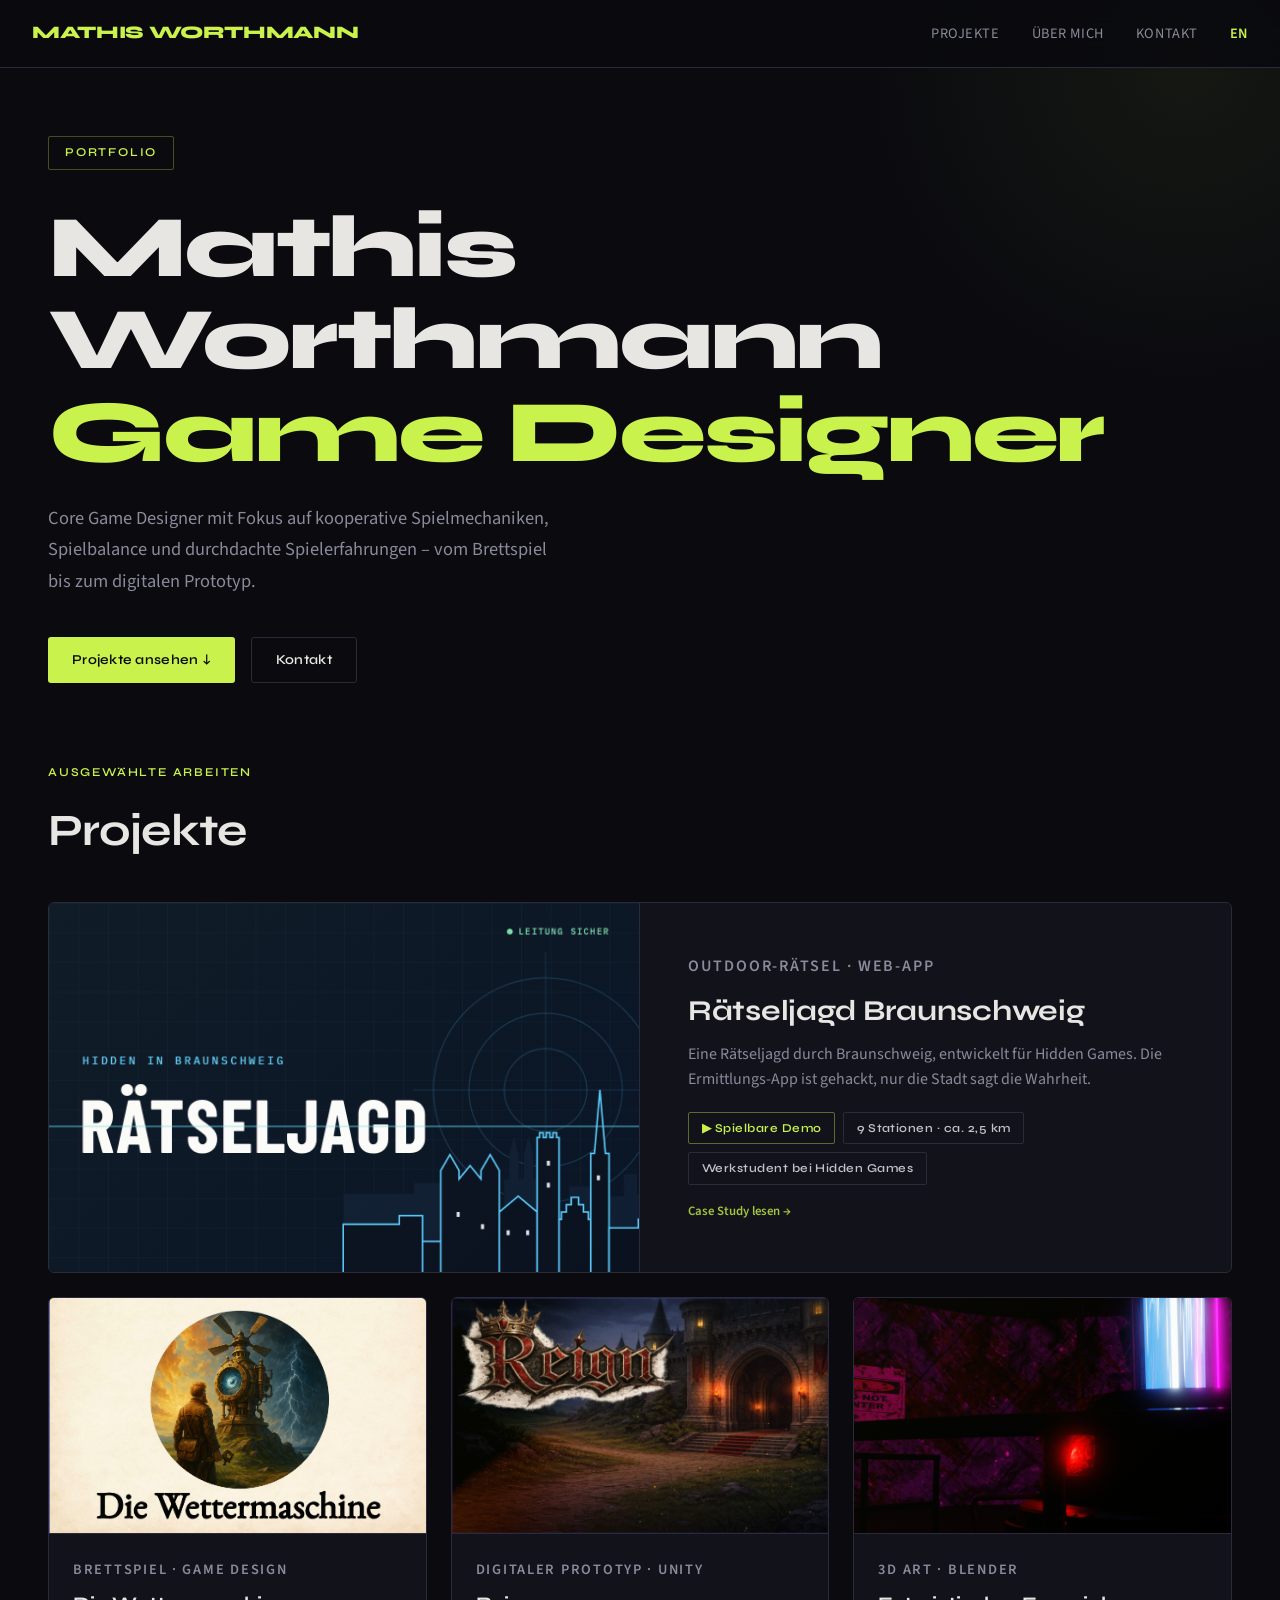
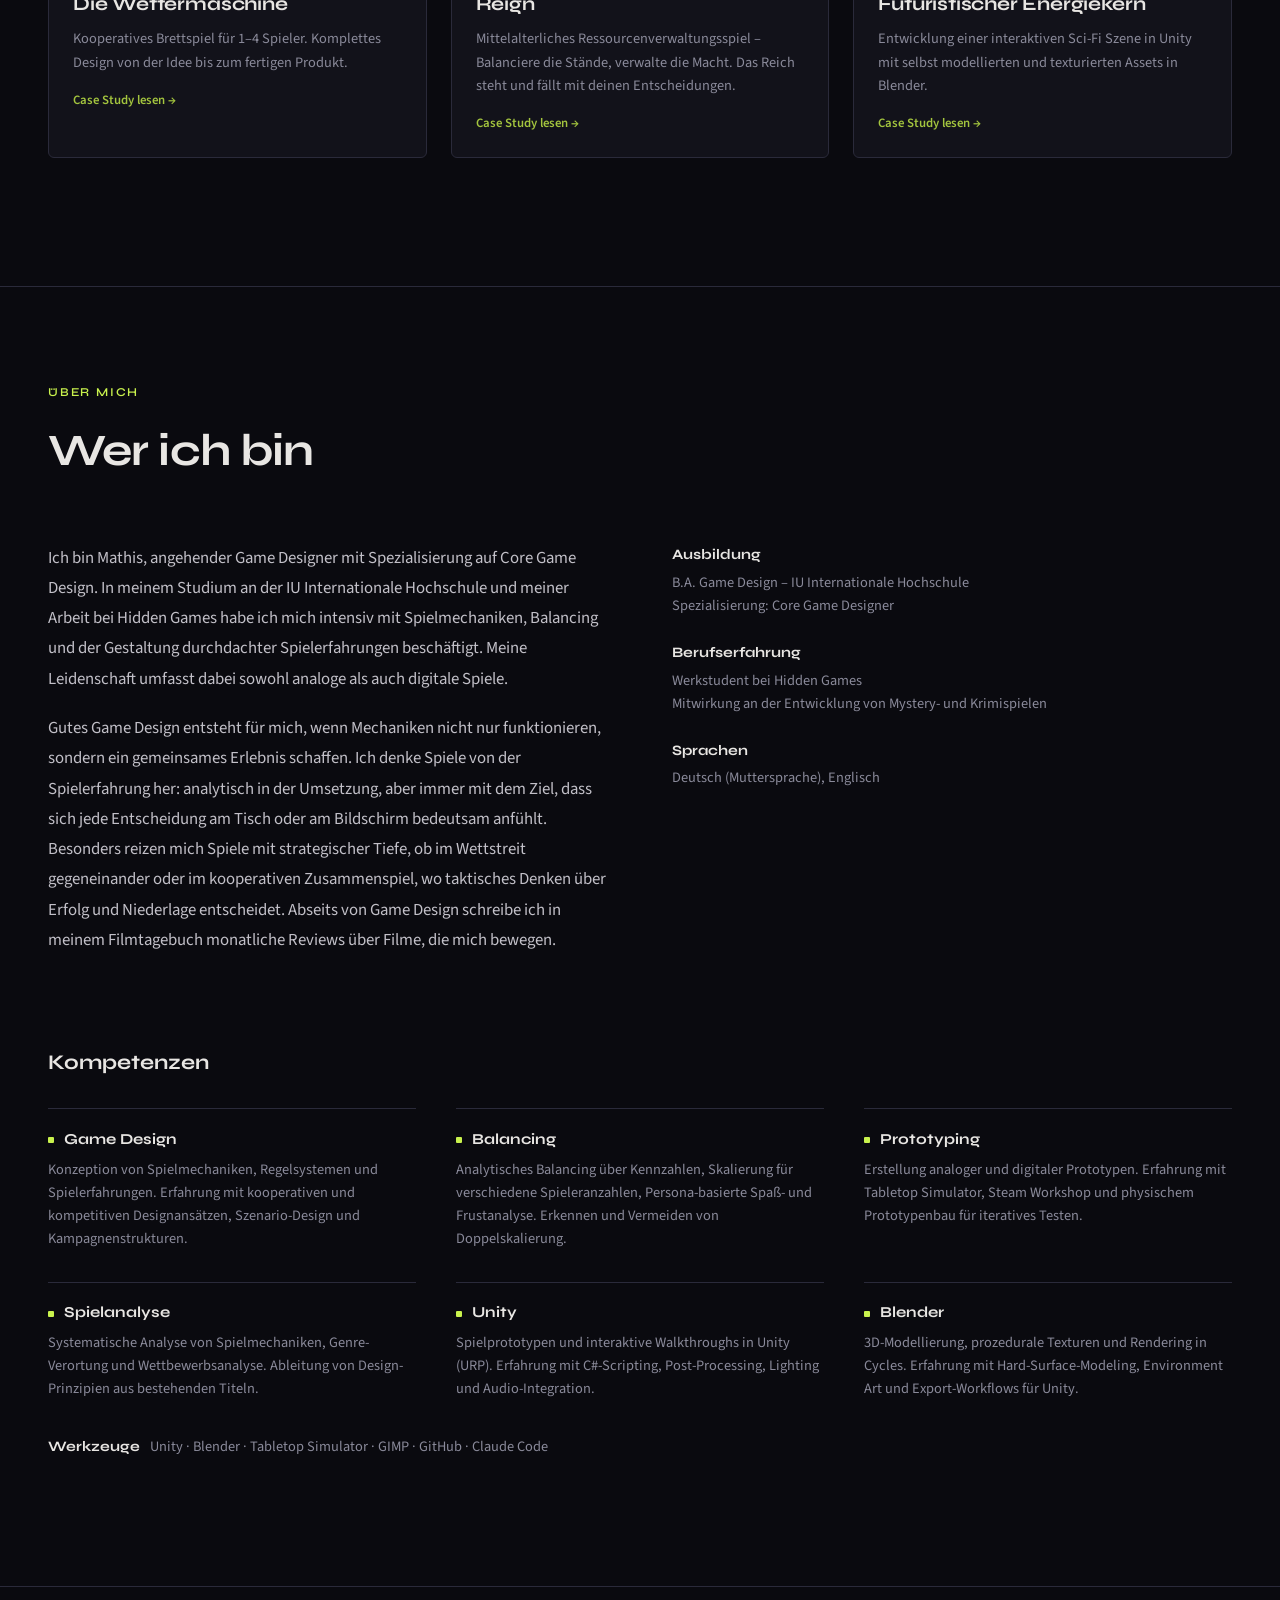
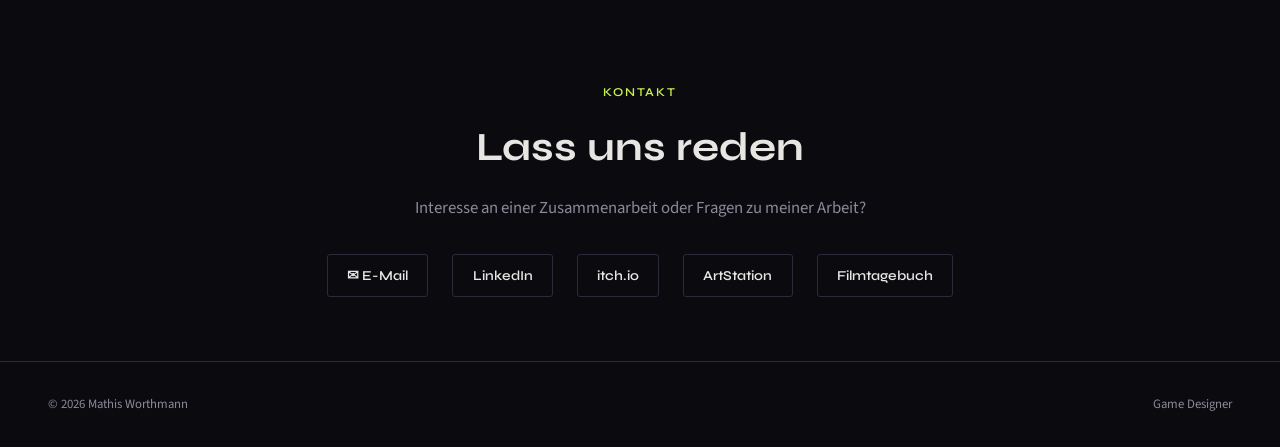
==== commit 71a02368: "Startseite neu geordnet, Kurzfassung Wettermaschine, Hash-Routing und Fehlerbehebungen - Projekte di" ====
--- a/index.html
+++ b/index.html
@@ -16,7 +16,7 @@
 <meta name="twitter:image" content="https://mathisworthmann.de/images/Wettermaschine_Cover.jpg">
 <link rel="canonical" href="https://mathisworthmann.de/">
 <link rel="icon" type="image/png" href="images/favicon.png">
-<title>Mathis – Game Designer</title>
+<title>Mathis Worthmann – Game Designer</title>
 <link href="https://fonts.googleapis.com/css2?family=Syne:wght@400;600;700;800&family=Source+Sans+3:ital,wght@0,300;0,400;0,600;1,400&display=swap" rel="stylesheet">
 <link href="images/Waypoint_Opening.css" rel="stylesheet">
 <style>
@@ -28,6 +28,7 @@
   --bg-card-hover: #1a1a26;
   --text: #e8e6e3;
   --text-muted: #8a8a9a;
+  --text-soft: #c2c0c8;
   --accent: #c9f24d;
   --accent-dim: #a3c43e;
   --border: #2a2a3a;
@@ -69,9 +70,10 @@
   text-decoration: none;
 }
 
-nav .nav-links { display: flex; gap: 2rem; }
+nav .nav-links { display: flex; align-items: center; gap: 2rem; }
 
 nav .nav-links a {
+  white-space: nowrap;
   color: var(--text-muted);
   text-decoration: none;
   font-size: 0.9rem;
@@ -83,17 +85,29 @@
 
 nav .nav-links a:hover { color: var(--accent); }
 
+#lang-toggle {
+  color: var(--accent);
+  font-weight: 600;
+  cursor: pointer;
+  font-size: 0.9rem;
+  letter-spacing: 0.04em;
+  text-transform: uppercase;
+}
+
+/* Anker-Ziele nicht unter der fixen Navigation verschwinden lassen */
+section[id] { scroll-margin-top: 2rem; }
+
 /* ── PAGES ── */
 .page { display: none; min-height: 100vh; }
 .page.active { display: block; }
 
 /* ── HERO ── */
+/* Bewusst nicht bildschirmfüllend: Die Projekte sollen schon im ersten Viewport anschneiden */
 .hero {
-  min-height: 100vh;
   display: flex;
   flex-direction: column;
   justify-content: center;
-  padding: 8rem 3rem 4rem;
+  padding: 8.5rem 3rem 2rem;
   position: relative;
   overflow: hidden;
 }
@@ -189,7 +203,7 @@
 
 /* ── PROJECTS SECTION ── */
 .projects {
-  padding: 6rem 3rem 8rem;
+  padding: 3rem 3rem 8rem;
 }
 
 .section-label {
@@ -210,9 +224,11 @@
   margin-bottom: 3.5rem;
 }
 
+.projects .section-title { margin-bottom: 2.2rem; }
+
 .project-grid {
   display: grid;
-  grid-template-columns: repeat(auto-fit, minmax(320px, 1fr));
+  grid-template-columns: repeat(3, 1fr);
   gap: 1.5rem;
 }
 
@@ -297,6 +313,53 @@
 
 .project-card:hover .project-arrow { color: var(--accent); }
 
+/* Hervorgehobenes Projekt: volle Breite, Bild links, Text rechts */
+.project-card.featured {
+  grid-column: 1 / -1;
+  display: grid;
+  grid-template-columns: 1fr 1fr;
+}
+
+.project-card.featured .project-thumb {
+  border-bottom: 0;
+  border-right: 1px solid var(--border);
+}
+
+.project-card.featured .project-info {
+  padding: 2.5rem 3rem;
+  display: flex;
+  flex-direction: column;
+  justify-content: center;
+}
+
+.project-card.featured h3 { font-size: 1.8rem; }
+
+.project-card.featured .project-info p { font-size: 1rem; }
+
+.project-facts {
+  list-style: none;
+  display: flex;
+  flex-wrap: wrap;
+  gap: 0.5rem;
+  margin-top: 1.2rem;
+}
+
+.project-facts li {
+  font-family: var(--font-display);
+  font-size: 0.75rem;
+  font-weight: 600;
+  letter-spacing: 0.04em;
+  padding: 0.35rem 0.8rem;
+  border: 1px solid var(--border);
+  border-radius: 2px;
+  color: var(--text-soft);
+}
+
+.project-facts li.highlight {
+  border-color: rgba(201, 242, 77, 0.4);
+  color: var(--accent);
+}
+
 /* ── ABOUT ── */
 .about {
   padding: 6rem 3rem 8rem;
@@ -311,113 +374,68 @@
 }
 
 .about-text p {
-  color: var(--text-muted);
+  color: var(--text-soft);
   font-size: 1.05rem;
   line-height: 1.8;
   margin-bottom: 1.2rem;
 }
 
-.skill-tags {
-  display: flex;
-  flex-wrap: wrap;
-  gap: 0.6rem;
-  margin-top: 2rem;
-}
-
-.skill-tag {
-  font-family: var(--font-display);
-  font-size: 0.75rem;
-  font-weight: 600;
-  letter-spacing: 0.05em;
-  padding: 0.4rem 0.9rem;
-  border: 1px solid var(--border);
-  border-radius: 2px;
-  color: var(--text-muted);
-  transition: all 0.3s;
-}
-
-.skill-tag:hover {
-  border-color: var(--accent);
-  color: var(--accent);
-}
-
-/* ── SKILLS SECTION ── */
-.skills {
-  padding: 4rem 3rem 2rem;
+/* ── SKILLS (Teil von „Über mich") ── */
+.skills { margin-top: 4.5rem; }
+
+.skills-heading {
+  font-family: var(--font-display);
+  font-size: 1.3rem;
+  font-weight: 700;
+  margin-bottom: 1.8rem;
 }
 
 .skills-grid {
   display: grid;
-  grid-template-columns: repeat(auto-fit, minmax(200px, 1fr));
-  gap: 1rem;
-  align-items: start;
-}
-
-.skill-card {
-  background: var(--bg-card);
-  border: 1px solid var(--border);
-  border-radius: 6px;
-  padding: 1.2rem 1.4rem;
-  cursor: pointer;
-  transition: all 0.3s;
-  position: relative;
-  overflow: hidden;
-}
-
-.skill-card:hover {
-  border-color: rgba(201, 242, 77, 0.3);
-  background: var(--bg-card-hover);
-}
-
-.skill-card.active {
-  border-color: var(--accent);
-  background: var(--bg-card-hover);
-}
-
-.skill-card-header {
-  display: flex;
-  justify-content: space-between;
-  align-items: center;
-}
-
-.skill-card-name {
+  grid-template-columns: repeat(3, 1fr);
+  gap: 2rem 2.5rem;
+}
+
+.skill-item {
+  border-top: 1px solid var(--border);
+  padding-top: 1.1rem;
+}
+
+.skill-item h4 {
   font-family: var(--font-display);
   font-size: 0.95rem;
   font-weight: 700;
+  margin-bottom: 0.4rem;
+}
+
+.skill-item h4::before {
+  content: '';
+  display: inline-block;
+  width: 6px;
+  height: 6px;
+  margin-right: 0.6rem;
+  vertical-align: middle;
+  background: var(--accent);
+  border-radius: 1px;
+}
+
+.skill-item p {
+  color: var(--text-muted);
+  font-size: 0.9rem;
+  line-height: 1.6;
+}
+
+.skills-tools {
+  margin-top: 2.2rem;
+  color: var(--text-muted);
+  font-size: 0.9rem;
+}
+
+.skills-tools strong {
+  font-family: var(--font-display);
+  font-weight: 700;
   color: var(--text);
-}
-
-.skill-card-toggle {
-  font-size: 1.2rem;
-  color: var(--accent-dim);
-  transition: transform 0.3s;
-  line-height: 1;
-}
-
-.skill-card.active .skill-card-toggle {
-  transform: rotate(45deg);
-}
-
-.skill-card-detail {
-  max-height: 0;
-  overflow: hidden;
-  transition: max-height 0.4s ease, margin-top 0.3s ease, opacity 0.3s ease;
-  opacity: 0;
-  margin-top: 0;
-}
-
-.skill-card.active .skill-card-detail {
-  max-height: 300px;
-  opacity: 1;
-  margin-top: 1rem;
-}
-
-.skill-card-detail p {
-  color: var(--text-muted);
-  font-size: 0.85rem;
-  line-height: 1.6;
-  border-top: 1px solid var(--border);
-  padding-top: 0.8rem;
+  margin-right: 0.6rem;
 }
 
 .about-details { display: flex; flex-direction: column; gap: 1.5rem; }
@@ -448,7 +466,7 @@
   margin-bottom: 1rem;
 }
 
-.contact p {
+.contact .contact-sub {
   color: var(--text-muted);
   margin-bottom: 2rem;
   font-size: 1.05rem;
@@ -490,6 +508,7 @@
 .case-hero {
   padding: 10rem 3rem 4rem;
   position: relative;
+  overflow: hidden;
 }
 
 .case-hero::before {
@@ -620,14 +639,14 @@
 }
 
 .case-content p {
-  color: var(--text-muted);
+  color: var(--text-soft);
   font-size: 1.05rem;
   line-height: 1.8;
   margin-bottom: 1.2rem;
 }
 
 .case-content ul {
-  color: var(--text-muted);
+  color: var(--text-soft);
   font-size: 1.05rem;
   line-height: 1.8;
   margin-bottom: 1.2rem;
@@ -635,6 +654,8 @@
 }
 
 .case-content ul li { margin-bottom: 0.5rem; }
+
+.case-content strong { color: var(--text); }
 
 .case-gallery {
   display: grid;
@@ -668,9 +689,74 @@
 
 .highlight-box p {
   color: var(--text);
-  font-style: italic;
   margin: 0;
 }
+
+/* Kurze Zitate kursiv und größer, längere Zusammenfassungen bleiben aufrecht */
+.highlight-box.quote p {
+  font-family: var(--font-display);
+  font-size: 1.25rem;
+  font-weight: 600;
+  line-height: 1.5;
+}
+
+/* Kurzfassung am Anfang einer Case Study */
+.case-summary {
+  background: var(--bg-card);
+  border: 1px solid var(--border);
+  border-top: 3px solid var(--accent);
+  border-radius: 6px;
+  padding: 2rem 2.2rem;
+  margin-bottom: 1rem;
+}
+
+.case-content .case-summary .section-label {
+  color: var(--accent);
+  font-size: 0.75rem;
+  line-height: 1.6;
+  margin-bottom: 1.4rem;
+}
+
+.case-summary dl {
+  display: grid;
+  grid-template-columns: 9rem 1fr;
+  gap: 1.1rem 1.5rem;
+}
+
+.case-summary dt {
+  font-family: var(--font-display);
+  font-size: 0.85rem;
+  font-weight: 700;
+  padding-top: 0.15rem;
+}
+
+.case-summary dd {
+  color: var(--text-soft);
+  font-size: 0.98rem;
+  line-height: 1.65;
+}
+
+.case-content .case-summary ol {
+  color: var(--text-soft);
+  font-size: 0.98rem;
+  line-height: 1.65;
+  margin: 0;
+  padding-left: 1.2rem;
+}
+
+.case-content .case-summary li { margin-bottom: 0.3rem; }
+
+.case-summary .summary-link {
+  display: inline-block;
+  margin-top: 1.6rem;
+  color: var(--accent);
+  font-family: var(--font-display);
+  font-size: 0.85rem;
+  font-weight: 600;
+  text-decoration: none;
+}
+
+.case-summary .summary-link:hover { text-decoration: underline; }
 
 .download-link {
   display: inline-flex;
@@ -704,9 +790,6 @@
 @font-face { font-family: "IBM Plex Mono"; font-weight: 400; font-display: swap; src: url("portfolio-demo/fonts/IBMPlexMono-400.woff2") format("woff2"); }
 @font-face { font-family: "IBM Plex Mono"; font-weight: 500; font-display: swap; src: url("portfolio-demo/fonts/IBMPlexMono-500.woff2") format("woff2"); }
 @font-face { font-family: "IBM Plex Mono"; font-weight: 700; font-display: swap; src: url("portfolio-demo/fonts/IBMPlexMono-700.woff2") format("woff2"); }
-
-/* Projektkarte: Header-GIF (2,5:1) unten bündig, darüber in seiner Grundfarbe aufgefüllt */
-.project-thumb.thumb-gif { background: linear-gradient(to bottom, #0a1324, #0d1829 60%); }
 
 /* Smartphone-Rahmen für Opening und Demo */
 .phone-frame {
@@ -806,37 +889,61 @@
 }
 
 /* ── RESPONSIVE ── */
+@media (max-width: 1100px) {
+  .project-grid { grid-template-columns: 1fr 1fr; }
+  .skills-grid { grid-template-columns: 1fr 1fr; }
+}
+
 @media (max-width: 768px) {
   nav { padding: 1rem 1.5rem; }
   nav .nav-links { gap: 1rem; }
-  nav .nav-links a { font-size: 0.8rem; }
+  nav .nav-links a, #lang-toggle { font-size: 0.8rem; }
   .hero, .projects, .about, .contact, .case-hero { padding-left: 1.5rem; padding-right: 1.5rem; }
+  .hero { padding-top: 8rem; }
+  .hero h1 { font-size: clamp(1.5rem, 8.2vw, 2.8rem); }
   .about-grid { grid-template-columns: 1fr; gap: 2.5rem; }
   .hero-links { flex-direction: column; }
+  .project-grid { grid-template-columns: 1fr; }
+  .project-card.featured { display: block; }
+  .project-card.featured .project-thumb { border-right: 0; border-bottom: 1px solid var(--border); }
+  .project-card.featured .project-info { padding: 1.5rem; }
+  .project-card.featured h3 { font-size: 1.4rem; }
+  .skills-grid { grid-template-columns: 1fr; gap: 1.5rem; }
+  .case-summary { padding: 1.5rem; }
+  .case-summary dl { grid-template-columns: 1fr; gap: 0.3rem; }
+  .case-summary dd { margin-bottom: 0.9rem; }
   .case-gallery { grid-template-columns: 1fr; }
   .case-content { padding-left: 1.5rem; padding-right: 1.5rem; }
   .case-image-full { padding: 0 1.5rem; }
   .case-hero h1 { font-size: clamp(1.6rem, 8vw, 3.8rem); overflow-wrap: break-word; }
-  .skills { padding-left: 1.5rem; padding-right: 1.5rem; }
-  .skills-grid { grid-template-columns: repeat(auto-fit, minmax(150px, 1fr)); }
+  .case-content h2 { font-size: 1.35rem; hyphens: auto; overflow-wrap: break-word; }
   .case-hero-media { padding: 0 1.5rem; }
   .case-gallery.screens { grid-template-columns: 1fr 1fr; }
   .case-gallery.screens.single { grid-template-columns: 1fr; }
   .demo-embed { display: none; }
   .demo-mobile { display: block; text-align: center; }
 }
+
+/* Auf schmalen Handys reicht der Vorname, der volle Name steht im Hero.
+   „Über mich" entfällt dort, der Abschnitt folgt ohnehin direkt auf die Projekte. */
+@media (max-width: 480px) {
+  nav .logo-last,
+  nav .nav-about { display: none; }
+  nav .logo { font-size: 1rem; }
+  nav .nav-links { gap: 0.9rem; }
+}
 </style>
 </head>
 <body>
 
 <!-- ═══ NAVIGATION ═══ -->
 <nav>
-  <span class="logo" onclick="showPage('home')">MATHIS</span>
+  <a class="logo" href="#top">MATHIS<span class="logo-last"> WORTHMANN</span></a>
   <div class="nav-links">
-    <a href="#projects" onclick="showPage('home')" data-i18n="nav-projects">Projekte</a>
-    <a href="#about" onclick="showPage('home')" data-i18n="nav-about">Über mich</a>
-    <a href="#contact" onclick="showPage('home')" data-i18n="nav-contact">Kontakt</a>
-    <span id="lang-toggle" style="color:var(--accent);font-weight:600;cursor:pointer;font-size:0.9rem;letter-spacing:0.04em;text-transform:uppercase;">EN</span>
+    <a href="#projects" data-i18n="nav-projects">Projekte</a>
+    <a href="#about" class="nav-about" data-i18n="nav-about">Über mich</a>
+    <a href="#contact" data-i18n="nav-contact">Kontakt</a>
+    <span id="lang-toggle">EN</span>
   </div>
 </nav>
 
@@ -846,9 +953,9 @@
 <div id="page-home" class="page active">
 
   <!-- HERO -->
-  <section class="hero">
+  <section class="hero" id="top">
     <div class="hero-badge" data-i18n="hero-badge">Portfolio</div>
-    <h1>Mathis<br><span>Game Designer</span></h1>
+    <h1>Mathis Worthmann<br><span>Game Designer</span></h1>
     <p class="hero-sub" data-i18n="hero-sub">
       Core Game Designer mit Fokus auf kooperative Spielmechaniken, 
       Spielbalance und durchdachte Spielerfahrungen – vom Brettspiel bis zum digitalen Prototyp.
@@ -859,87 +966,6 @@
     </div>
   </section>
 
-  <!-- SKILLS -->
-  <section class="skills" id="skills">
-    <p class="section-label" data-i18n="skills-label">Kompetenzen</p>
-    <h2 class="section-title" data-i18n="skills-title">Skills</h2>
-    <div class="skills-grid">
-
-      <div class="skill-card" onclick="toggleSkill(this)">
-        <div class="skill-card-header">
-          <span class="skill-card-name" data-i18n="skill-gd-name">Game Design</span>
-          <span class="skill-card-toggle">+</span>
-        </div>
-        <div class="skill-card-detail">
-          <p data-i18n="skill-gd-detail">Konzeption von Spielmechaniken, Regelsystemen und Spielerfahrungen. Erfahrung mit kooperativen und kompetitiven Designansätzen, Szenario-Design und Kampagnenstrukturen.</p>
-        </div>
-      </div>
-
-      <div class="skill-card" onclick="toggleSkill(this)">
-        <div class="skill-card-header">
-          <span class="skill-card-name" data-i18n="skill-balance-name">Balancing</span>
-          <span class="skill-card-toggle">+</span>
-        </div>
-        <div class="skill-card-detail">
-          <p data-i18n="skill-balance-detail">Analytisches Balancing über Kennzahlen, Skalierung für verschiedene Spieleranzahlen, Persona-basierte Spaß- und Frustanalyse. Erkennen und Vermeiden von Doppelskalierung.</p>
-        </div>
-      </div>
-
-      <div class="skill-card" onclick="toggleSkill(this)">
-        <div class="skill-card-header">
-          <span class="skill-card-name" data-i18n="skill-proto-name">Prototyping</span>
-          <span class="skill-card-toggle">+</span>
-        </div>
-        <div class="skill-card-detail">
-          <p data-i18n="skill-proto-detail">Erstellung analoger und digitaler Prototypen. Erfahrung mit Tabletop Simulator, Steam Workshop und physischem Prototypenbau für iteratives Testen.</p>
-        </div>
-      </div>
-
-      <div class="skill-card" onclick="toggleSkill(this)">
-        <div class="skill-card-header">
-          <span class="skill-card-name" data-i18n="skill-unity-name">Unity</span>
-          <span class="skill-card-toggle">+</span>
-        </div>
-        <div class="skill-card-detail">
-          <p data-i18n="skill-unity-detail">Spielprototypen und interaktive Walkthroughs in Unity (URP). Erfahrung mit C#-Scripting, Post-Processing, Lighting und Audio-Integration.</p>
-        </div>
-      </div>
-
-      <div class="skill-card" onclick="toggleSkill(this)">
-        <div class="skill-card-header">
-          <span class="skill-card-name" data-i18n="skill-blender-name">Blender</span>
-          <span class="skill-card-toggle">+</span>
-        </div>
-        <div class="skill-card-detail">
-          <p data-i18n="skill-blender-detail">3D-Modellierung, prozedurale Texturen und Rendering in Cycles. Erfahrung mit Hard-Surface-Modeling, Environment Art und Export-Workflows für Unity.</p>
-        </div>
-      </div>
-
-      <div class="skill-card" onclick="toggleSkill(this)">
-        <div class="skill-card-header">
-          <span class="skill-card-name" data-i18n="skill-analysis-name">Spielanalyse</span>
-          <span class="skill-card-toggle">+</span>
-        </div>
-        <div class="skill-card-detail">
-          <p data-i18n="skill-analysis-detail">Systematische Analyse von Spielmechaniken, Genre-Verortung und Wettbewerbsanalyse. Ableitung von Design-Prinzipien aus bestehenden Titeln.</p>
-        </div>
-      </div>
-
-
-
-      <div class="skill-card" onclick="toggleSkill(this)">
-        <div class="skill-card-header">
-          <span class="skill-card-name" data-i18n="skill-gimp-name">Bildbearbeitung (GIMP)</span>
-          <span class="skill-card-toggle">+</span>
-        </div>
-        <div class="skill-card-detail">
-          <p data-i18n="skill-gimp-detail">Bildbearbeitung, Asset-Aufbereitung und Texturanpassungen für Spiel- und Präsentationsmaterialien.</p>
-        </div>
-      </div>
-
-    </div>
-  </section>
-
   <!-- PROJECTS -->
   <section class="projects" id="projects">
     <p class="section-label" data-i18n="projects-label">Ausgewählte Arbeiten</p>
@@ -947,20 +973,25 @@
     <div class="project-grid">
 
       <!-- Card 0: Rätseljagd -->
-      <a class="project-card" onclick="showPage('raetseljagd')">
-        <div class="project-thumb thumb-gif">
-          <img src="images/Header_Raetseljagd_600x240.gif" alt="Animierter Header der Rätseljagd: Schriftzug über der Braunschweiger Skyline" loading="lazy" style="width:100%; height:100%; object-fit:contain; object-position:center bottom;">
+      <a class="project-card featured" href="#raetseljagd">
+        <div class="project-thumb">
+          <img src="images/Header_Raetseljagd_16zu10_1200x750.gif" alt="Animierter Header der Rätseljagd: Schriftzug über der Braunschweiger Skyline" style="width:100%; height:100%; object-fit:cover;">
         </div>
         <div class="project-info">
           <p class="project-tag" data-i18n="project4-tag">Outdoor-Rätsel · Web-App</p>
           <h3 data-i18n="project4-name">Rätseljagd Braunschweig</h3>
           <p data-i18n="project4-desc">Eine Rätseljagd durch Braunschweig, entwickelt für Hidden Games. Die Ermittlungs-App ist gehackt, nur die Stadt sagt die Wahrheit.</p>
+          <ul class="project-facts">
+            <li class="highlight" data-i18n="project4-fact1">▶ Spielbare Demo</li>
+            <li data-i18n="project4-fact2">9 Stationen · ca. 2,5 km</li>
+            <li data-i18n="project4-fact3">Werkstudent bei Hidden Games</li>
+          </ul>
           <div class="project-arrow" data-i18n="project4-arrow">Case Study lesen →</div>
         </div>
       </a>
 
       <!-- Card 1: Brettspiel -->
-      <a class="project-card" onclick="showPage('boardgame')">
+      <a class="project-card" href="#wettermaschine">
         <div class="project-thumb">
           <img src="images/Wettermaschine_Cover.jpg" alt="Cover Die Wettermaschine - kooperatives Brettspiel mit zentralem Würfelturm" style="width:100%; height:100%; object-fit:cover;">
         </div>
@@ -973,7 +1004,7 @@
       </a>
 
       <!-- Card 2: Spielprototyp -->
-      <a class="project-card" onclick="showPage('reign')">
+      <a class="project-card" href="#reign">
         <div class="project-thumb">
           <img src="images/Reign_Cover.jpg" alt="Reign - mittelalterliches Ressourcenverwaltungsspiel in Unity" loading="lazy" style="width:100%; height:100%; object-fit:cover;">
         </div>
@@ -986,7 +1017,7 @@
       </a>
 
       <!-- Card 3: 3D-Modell -->
-      <a class="project-card" onclick="showPage('energiekern')">
+      <a class="project-card" href="#energiekern">
         <div class="project-thumb">
           <img src="images/Energiekern_Cover.png" alt="Futuristischer Energiekern - Sci-Fi Environment in Blender" loading="lazy" style="width:100%; height:100%; object-fit:cover;">
         </div>
@@ -1036,13 +1067,44 @@
         </div>
       </div>
     </div>
+
+    <div class="skills">
+      <h3 class="skills-heading" data-i18n="skills-title">Kompetenzen</h3>
+      <div class="skills-grid">
+        <div class="skill-item">
+          <h4 data-i18n="skill-gd-name">Game Design</h4>
+          <p data-i18n="skill-gd-detail">Konzeption von Spielmechaniken, Regelsystemen und Spielerfahrungen. Erfahrung mit kooperativen und kompetitiven Designansätzen, Szenario-Design und Kampagnenstrukturen.</p>
+        </div>
+        <div class="skill-item">
+          <h4 data-i18n="skill-balance-name">Balancing</h4>
+          <p data-i18n="skill-balance-detail">Analytisches Balancing über Kennzahlen, Skalierung für verschiedene Spieleranzahlen, Persona-basierte Spaß- und Frustanalyse. Erkennen und Vermeiden von Doppelskalierung.</p>
+        </div>
+        <div class="skill-item">
+          <h4 data-i18n="skill-proto-name">Prototyping</h4>
+          <p data-i18n="skill-proto-detail">Erstellung analoger und digitaler Prototypen. Erfahrung mit Tabletop Simulator, Steam Workshop und physischem Prototypenbau für iteratives Testen.</p>
+        </div>
+        <div class="skill-item">
+          <h4 data-i18n="skill-analysis-name">Spielanalyse</h4>
+          <p data-i18n="skill-analysis-detail">Systematische Analyse von Spielmechaniken, Genre-Verortung und Wettbewerbsanalyse. Ableitung von Design-Prinzipien aus bestehenden Titeln.</p>
+        </div>
+        <div class="skill-item">
+          <h4 data-i18n="skill-unity-name">Unity</h4>
+          <p data-i18n="skill-unity-detail">Spielprototypen und interaktive Walkthroughs in Unity (URP). Erfahrung mit C#-Scripting, Post-Processing, Lighting und Audio-Integration.</p>
+        </div>
+        <div class="skill-item">
+          <h4 data-i18n="skill-blender-name">Blender</h4>
+          <p data-i18n="skill-blender-detail">3D-Modellierung, prozedurale Texturen und Rendering in Cycles. Erfahrung mit Hard-Surface-Modeling, Environment Art und Export-Workflows für Unity.</p>
+        </div>
+      </div>
+      <p class="skills-tools"><strong data-i18n="skills-tools-label">Werkzeuge</strong>Unity · Blender · Tabletop Simulator · GIMP · GitHub · Claude Code</p>
+    </div>
   </section>
 
   <!-- CONTACT -->
   <section class="contact" id="contact">
     <p class="section-label" data-i18n="contact-label">Kontakt</p>
     <h2 data-i18n="contact-title">Lass uns reden</h2>
-    <p data-i18n="contact-sub">Interesse an einer Zusammenarbeit oder Fragen zu meiner Arbeit?</p>
+    <p class="contact-sub" data-i18n="contact-sub">Interesse an einer Zusammenarbeit oder Fragen zu meiner Arbeit?</p>
     <div class="contact-links">
       <a href="mailto:mathis.worthmann@hotmail.com">✉ E-Mail</a>
       <a href="https://www.linkedin.com/in/mathisworthmann/" target="_blank">LinkedIn</a>
@@ -1065,7 +1127,7 @@
 <div id="page-boardgame" class="page">
 
   <section class="case-hero">
-    <a class="case-back" onclick="showPage('home')" data-i18n="case-back">← Zurück zur Übersicht</a>
+    <a class="case-back" href="#projects" data-i18n="case-back">← Zurück zur Übersicht</a>
     <p class="section-label" data-i18n="case-label">Case Study · Brettspiel</p>
     <h1 data-i18n="case-title">Die Wettermaschine</h1>
     <p class="hero-sub" data-i18n="case-sub">
@@ -1097,14 +1159,39 @@
 
   <div class="case-content">
 
+    <div class="case-summary">
+      <p class="section-label" data-i18n="cs-summary-label">Kurzfassung</p>
+      <dl>
+        <dt data-i18n="cs-summary-game-label">Das Spiel</dt>
+        <dd data-i18n="cs-summary-game">Kooperatives Survival-Strategie-Kennerspiel für 1–4 Spieler. Jede Runde richten die Spieler die Wettermaschine auf einen von vier Orten aus, und diese Ausrichtung entscheidet, welcher Effekt der Wetterkarte greift.</dd>
+        <dt data-i18n="cs-summary-role-label">Meine Rolle</dt>
+        <dd data-i18n="cs-summary-role">Solo-Entwickler: Konzept, Regelwerk, Balancing, Kampagne, analoger und digitaler Prototyp (Tabletop Simulator, Steam Workshop) sowie ein selbst gebauter physischer Prototyp.</dd>
+        <dt data-i18n="cs-summary-decisions-label">Kernentscheidungen</dt>
+        <dd>
+          <ol>
+            <li data-i18n="cs-summary-decision1">Die ausrichtbare Maschine als unverrückbarer Kern: jede Runde eine echte Entscheidung mit unmittelbaren Folgen.</li>
+            <li data-i18n="cs-summary-decision2">Koop-Modus vorerst gestrichen, um zuerst das Solo-Fundament sauber auszubalancieren.</li>
+            <li data-i18n="cs-summary-decision3">Skalierung analytisch hergeleitet, Doppelskalierung gezielt vermieden.</li>
+          </ol>
+        </dd>
+        <dt data-i18n="cs-summary-status-label">Stand</dt>
+        <dd data-i18n="cs-summary-status">Solo-Modus mit Regelheft und neun Kampagnenszenarien spielbar. Koop-Modus und Kampagnensystem in Arbeit; als Nächstes steht ein strukturiertes, unabhängiges Testprogramm an.</dd>
+      </dl>
+      <a href="images/Wettermaschine_Anleitung.pdf" class="summary-link" target="_blank" data-i18n="cs-summary-pdf">↓ Spielregeln als PDF</a>
+    </div>
+
     <h2 data-i18n="cs-overview-title">Überblick</h2>
     <p data-i18n="cs-overview-text">"Die Wettermaschine" ist ein mechanik-fokussiertes, kooperatives Survival-Strategie-Kennerspiel für 1–4 Spieler, in dem die Spieler auf der abgelegenen Insel Tristan da Cunha im Jahr 1605 eine außer Kontrolle geratene Wettermaschine bändigen müssen. Sie sammeln Ressourcen, bauen die Stadt wieder auf und müssen Reparaturen durchführen, bevor der Katastrophenfortschritt die Insel zerstört. Das Spiel erstreckt sich über eine Kampagne aus neun aufeinander aufbauenden Szenarien mit freischaltbaren Upgrades und Achievements.</p>
 
     <h2 data-i18n="cs-idea-title">Woher die Idee kam</h2>
-    <p data-i18n="cs-idea-text">Der Ursprung von Die Wettermaschine war kein methodischer Designprozess, sondern ein spontaner kreativer Moment. Ich lag im Bett und schlief, als ich um 6 Uhr morgens hochschreckte, und die Idee für ein eigenes Brettspiel war einfach da. Sie hielt mich wach, und das Spiel setzte sich vor meinem inneren Auge immer weiter zusammen. Das klingt ausgedacht und klischeehaft, ist aber genau so passiert. Der Kern dieser ersten Vision war sofort klar umrissen: Eine Wettermaschine ist außer Kontrolle geraten und muss repariert werden, bevor sie eine Katastrophe auslöst. Das entscheidende Detail, das die Idee von Anfang an trug, war die Möglichkeit, die Maschine in verschiedene Richtungen auszurichten und damit ihre Effekte zu beeinflussen. Diese eine Mechanik ist bis heute das Herzstück des Spiels geblieben.</p>
+    <p data-i18n="cs-idea-text">Der Ursprung von Die Wettermaschine war kein methodischer Designprozess, sondern ein spontaner kreativer Moment. Ich lag im Bett und schlief, als ich um 6 Uhr morgens hochschreckte, und die Idee für ein eigenes Brettspiel war einfach da. Sie hielt mich wach, und das Spiel setzte sich vor meinem inneren Auge immer weiter zusammen. Das klingt ausgedacht und klischeehaft, ist aber genau so passiert.</p>
+    <p data-i18n="cs-idea-text2">Der Kern dieser ersten Vision war sofort klar umrissen: Eine Wettermaschine ist außer Kontrolle geraten und muss repariert werden, bevor sie eine Katastrophe auslöst. Das entscheidende Detail, das die Idee von Anfang an trug, war die Möglichkeit, die Maschine in verschiedene Richtungen auszurichten und damit ihre Effekte zu beeinflussen. Diese eine Mechanik ist bis heute das Herzstück des Spiels geblieben.</p>
 
     <h2 data-i18n="cs-experience-title">Welche Erfahrung ich schaffen wollte</h2>
-    <p data-i18n="cs-experience-text">Meine initiale Vision drehte sich weniger darum, ein konkretes Problem zu lösen, als darum, ein bestimmtes Spielgefühl zu erzeugen. Rückblickend lassen sich drei Motivationen benennen, die mich angetrieben haben. Erstens die Faszination für das Spiel gegen das Spiel. Ich bin bekennender Spieleliebhaber, und besonders Kennerspiele ziehen mich in ihren Bann. Mich begeistern Spiele, in denen man gegen das System antritt und es zu schlagen versucht, allein oder im Team. Daraus ergab sich fast zwangsläufig mein Genre-Entschluss: ein kooperatives Survival-Strategie-Kennerspiel. Zweitens wollte ich Herausforderung mit Planbarkeit als zentrales Erlebnis verankern. Das Gefühl, das ich treffen wollte, war eine Mischung aus Bedrohung, Anspannung und der Genugtuung, übermächtige Naturgewalten am Ende doch zu bezwingen. Drittens reizte mich der Effekt eines physischen Objekts, das beim Aufbau begeistert. Schon in meiner ersten Mindmap hielt ich fest, dass die Wettermaschine als Würfelturm funktionieren soll. Inspiriert von dem Spiel Flügelschlag wollte ich den Moment einfangen, in dem ein haptisches Element für ein spürbares „Woah" sorgt. Die Maschine sollte also nicht nur das Thema sein, sondern auch ein greifbares Spielobjekt.</p>
+    <p data-i18n="cs-experience-text">Meine initiale Vision drehte sich weniger darum, ein konkretes Problem zu lösen, als darum, ein bestimmtes Spielgefühl zu erzeugen. Rückblickend lassen sich drei Motivationen benennen, die mich angetrieben haben.</p>
+    <p data-i18n="cs-experience-text2"><strong>Erstens die Faszination für das Spiel gegen das Spiel.</strong> Ich bin bekennender Spieleliebhaber, und besonders Kennerspiele ziehen mich in ihren Bann. Mich begeistern Spiele, in denen man gegen das System antritt und es zu schlagen versucht, allein oder im Team. Daraus ergab sich fast zwangsläufig mein Genre-Entschluss: ein kooperatives Survival-Strategie-Kennerspiel.</p>
+    <p data-i18n="cs-experience-text3"><strong>Zweitens wollte ich Herausforderung mit Planbarkeit als zentrales Erlebnis verankern.</strong> Das Gefühl, das ich treffen wollte, war eine Mischung aus Bedrohung, Anspannung und der Genugtuung, übermächtige Naturgewalten am Ende doch zu bezwingen.</p>
+    <p data-i18n="cs-experience-text4"><strong>Drittens reizte mich der Effekt eines physischen Objekts, das beim Aufbau begeistert.</strong> Schon in meiner ersten Mindmap hielt ich fest, dass die Wettermaschine als Würfelturm funktionieren soll. Inspiriert von dem Spiel Flügelschlag wollte ich den Moment einfangen, in dem ein haptisches Element für ein spürbares „Woah" sorgt. Die Maschine sollte also nicht nur das Thema sein, sondern auch ein greifbares Spielobjekt.</p>
 
     <h2 data-i18n="cs-anchoring-title">Wie ich die Vision verankert habe</h2>
     <p data-i18n="cs-anchoring-text1">Anders als bei vielen Projekten kam bei mir das Setting gemeinsam mit der Spielidee, sodass es mir sogar schwerfiel, überhaupt Alternativen zu suchen. Trotzdem habe ich methodisch drei Optionen durchgespielt: ein neuzeitliches Insel-Setting, ein postapokalyptisches Ödland und ein mythisches Fantasy-Szenario. Entschieden habe ich mich für die abgelegene Insel Tristan da Cunha im Jahr 1605: ein exzentrischer Erfinder, der seine eigene Maschine bändigen muss, die er ursprünglich gebaut hatte, um die Insel sicherer und bewohnbarer zu machen.</p>
@@ -1146,7 +1233,7 @@
     <p data-i18n="cs-decision3">Die dritte war die <strong>thematische Überarbeitung der Ressourcen</strong>, ebenfalls eine direkte Reaktion auf Feedback, die ich im Playtesting-Abschnitt ausführlich beschreibe.</p>
     <p data-i18n="cs-decision4">Die vierte war die <strong>Kampagnenstruktur</strong>. Statt einer Aneinanderreihung loser Partien habe ich neun Szenarien in fester Reihenfolge entworfen, die im Schwierigkeitsgrad ansteigen und thematisch eine Entwicklung erzählen – von der ersten Rückkehr in die zerstörte Stadt bis zum großen Finale an der Maschine.</p>
 
-    <div class="highlight-box">
+    <div class="highlight-box quote">
       <p data-i18n="cs-highlight-blind">„Betriebsblindheit ist die größte Gefahr des Solo-Entwicklers."</p>
     </div>
 
@@ -1237,7 +1324,7 @@
 <div id="page-reign" class="page">
 
   <section class="case-hero">
-    <a class="case-back" onclick="showPage('home')" data-i18n="reign-back">← Zurück zur Übersicht</a>
+    <a class="case-back" href="#projects" data-i18n="reign-back">← Zurück zur Übersicht</a>
     <p class="section-label" data-i18n="reign-label">Case Study · Digitaler Prototyp</p>
     <h1 data-i18n="reign-title">Reign</h1>
     <p class="hero-sub" data-i18n="reign-sub">
@@ -1347,7 +1434,7 @@
 <div id="page-energiekern" class="page">
 
   <section class="case-hero">
-    <a class="case-back" onclick="showPage('home')" data-i18n="ek-back">← Zurück zur Übersicht</a>
+    <a class="case-back" href="#projects" data-i18n="ek-back">← Zurück zur Übersicht</a>
     <p class="section-label" data-i18n="ek-label">Case Study · 3D Art</p>
     <h1 data-i18n="ek-title">Futuristischer Energiekern</h1>
     <p class="hero-sub" data-i18n="ek-sub">
@@ -1373,9 +1460,12 @@
     </div>
   </section>
 
-<video autoplay loop muted playsinline style="width:100%; border-radius:4px;">
-  <source src="images/Energiekern_Hero.mp4" type="video/mp4">
-</video>
+  <div class="case-image-full">
+    <video autoplay loop muted playsinline style="display:block; width:100%; border-radius:6px;">
+      <source src="images/Energiekern_Hero.mp4" type="video/mp4">
+    </video>
+  </div>
+
   <div class="case-content">
 
     <h2 data-i18n="ek-overview-title">Überblick</h2>
@@ -1424,7 +1514,7 @@
 <div id="page-raetseljagd" class="page">
 
   <section class="case-hero">
-    <a class="case-back" onclick="showPage('home')" data-i18n="rj-back">← Zurück zur Übersicht</a>
+    <a class="case-back" href="#projects" data-i18n="rj-back">← Zurück zur Übersicht</a>
     <p class="section-label" data-i18n="rj-label">Case Study · Outdoor-Rätsel</p>
     <h1 data-i18n="rj-title">Rätseljagd Braun&shy;schweig</h1>
     <p class="hero-sub" data-i18n="rj-sub">
@@ -1482,7 +1572,7 @@
       <img src="images/Waypoint_Riley.png" alt="App-Screen mit Kommissar Riley: sichere Leitung, Sprachnachricht und Transkript in Blau" loading="lazy" style="width:100%; border-radius:16px;">
     </div>
 
-    <div class="highlight-box">
+    <div class="highlight-box quote">
       <p data-i18n="rj-highlight">„Nichts darf allein vom Bildschirm aus lösbar sein.“</p>
     </div>
 
@@ -1515,9 +1605,7 @@
 
     <div class="demo-embed">
       <div class="phone-frame">
-        <div class="phone-screen">
-          <iframe id="rj-demo" data-src="portfolio-demo/" title="Rätseljagd – spielbare Demo" allow="autoplay"></iframe>
-        </div>
+        <div class="phone-screen" id="rj-demo"></div>
       </div>
     </div>
     <div class="demo-mobile">
@@ -1545,46 +1633,69 @@
 </div>
 <!-- ═══ PAGE ROUTING ═══ -->
 <script>
+// Jede Case Study hat einen eigenen Hash (z. B. #raetseljagd), damit sie verlinkbar ist
+// und der Zurück-Button des Browsers funktioniert. Alle anderen Hashes sind Abschnitte der Startseite.
+const casePages = {
+  wettermaschine: 'boardgame',
+  reign: 'reign',
+  energiekern: 'energiekern',
+  raetseljagd: 'raetseljagd'
+};
+let homeScroll = 0;
+
 function showPage(page) {
   document.querySelectorAll('.page').forEach(p => p.classList.remove('active'));
   document.getElementById('page-' + page).classList.add('active');
-  window.scrollTo({ top: 0, behavior: 'smooth' });
   raetseljagdPage(page === 'raetseljagd');
 }
 
-// Smooth scroll for anchor links on home page
-document.querySelectorAll('a[href^="#"]').forEach(anchor => {
-  anchor.addEventListener('click', function(e) {
-    const target = this.getAttribute('href');
-    if (target !== '#' && document.querySelector(target)) {
-      e.preventDefault();
-      document.querySelector(target).scrollIntoView({ behavior: 'smooth' });
-    }
-  });
-});
-</script>
-
-<!-- ═══ SKILL TOGGLE ═══ -->
-<script>
-function toggleSkill(card) {
-  const wasActive = card.classList.contains('active');
-  document.querySelectorAll('.skill-card').forEach(c => c.classList.remove('active'));
-  if (!wasActive) card.classList.add('active');
-}
+function route() {
+  const hash = decodeURIComponent(location.hash.slice(1));
+  const homeActive = document.getElementById('page-home').classList.contains('active');
+
+  if (casePages[hash]) {
+    if (homeActive) homeScroll = window.scrollY;
+    showPage(casePages[hash]);
+    window.scrollTo({ top: 0, behavior: 'instant' });
+    return;
+  }
+
+  showPage('home');
+  const section = hash && document.getElementById(hash);
+  if (section) section.scrollIntoView({ behavior: homeActive ? 'smooth' : 'instant' });
+  else if (!homeActive) window.scrollTo({ top: homeScroll, behavior: 'instant' });
+}
+
+window.addEventListener('hashchange', route);
+document.addEventListener('DOMContentLoaded', route);
 </script>
 
 <!-- ═══ LIGHTBOX ═══ -->
 <script>
 document.querySelectorAll('.case-gallery img, .case-image-full img').forEach(img => {
-  img.style.cursor = 'pointer';
+  img.style.cursor = 'zoom-in';
   img.addEventListener('click', function() {
     const overlay = document.createElement('div');
-    overlay.style.cssText = 'position:fixed;inset:0;background:rgba(0,0,0,0.9);display:flex;align-items:center;justify-content:center;z-index:1000;cursor:pointer;';
+    overlay.style.cssText = 'position:fixed;inset:0;background:rgba(0,0,0,0.9);display:flex;align-items:center;justify-content:center;z-index:1000;cursor:zoom-out;';
     const bigImg = document.createElement('img');
     bigImg.src = this.src;
+    bigImg.alt = this.alt;
     bigImg.style.cssText = 'max-width:90vw;max-height:90vh;border-radius:6px;';
-    overlay.appendChild(bigImg);
-    overlay.addEventListener('click', () => overlay.remove());
+    const closeBtn = document.createElement('button');
+    closeBtn.type = 'button';
+    closeBtn.textContent = '×';
+    closeBtn.setAttribute('aria-label', 'Schließen');
+    closeBtn.style.cssText = 'position:absolute;top:1rem;right:1.5rem;background:none;border:0;color:#e8e6e3;font-size:2.5rem;line-height:1;cursor:pointer;';
+    overlay.append(bigImg, closeBtn);
+
+    function close() {
+      overlay.remove();
+      document.removeEventListener('keydown', onKey);
+    }
+    function onKey(e) { if (e.key === 'Escape') close(); }
+
+    overlay.addEventListener('click', close);
+    document.addEventListener('keydown', onKey);
     document.body.appendChild(overlay);
   });
 });
@@ -1640,13 +1751,25 @@
   // Demo: nur am Desktop eingebettet und erst geladen, wenn die Seite offen ist.
   // Beim Verlassen wird sie entladen, damit kein Ton weiterläuft; den Fortschritt
   // speichert die Demo selbst.
-  const demo = document.getElementById('rj-demo');
+  // Das iframe wird jedes Mal neu erzeugt und wieder entfernt, statt seine src
+  // umzuschalten. So legt es keine eigenen Einträge im Browserverlauf an, und der
+  // Zurück-Button wechselt die Seite statt der Demo.
+  const demoBox = document.getElementById('rj-demo');
   const breit = window.matchMedia('(min-width: 769px)');
-  let aktiv = false;
+  let aktiv = false, demo = null;
 
   function demoLaden() {
-    const soll = aktiv && breit.matches ? demo.dataset.src : 'about:blank';
-    if (demo.getAttribute('src') !== soll) demo.src = soll;
+    const soll = aktiv && breit.matches;
+    if (soll && !demo) {
+      demo = document.createElement('iframe');
+      demo.src = 'portfolio-demo/';
+      demo.title = 'Rätseljagd – spielbare Demo';
+      demo.allow = 'autoplay';
+      demoBox.appendChild(demo);
+    } else if (!soll && demo) {
+      demo.remove();
+      demo = null;
+    }
   }
 
   window.raetseljagdPage = function(istAktiv) {
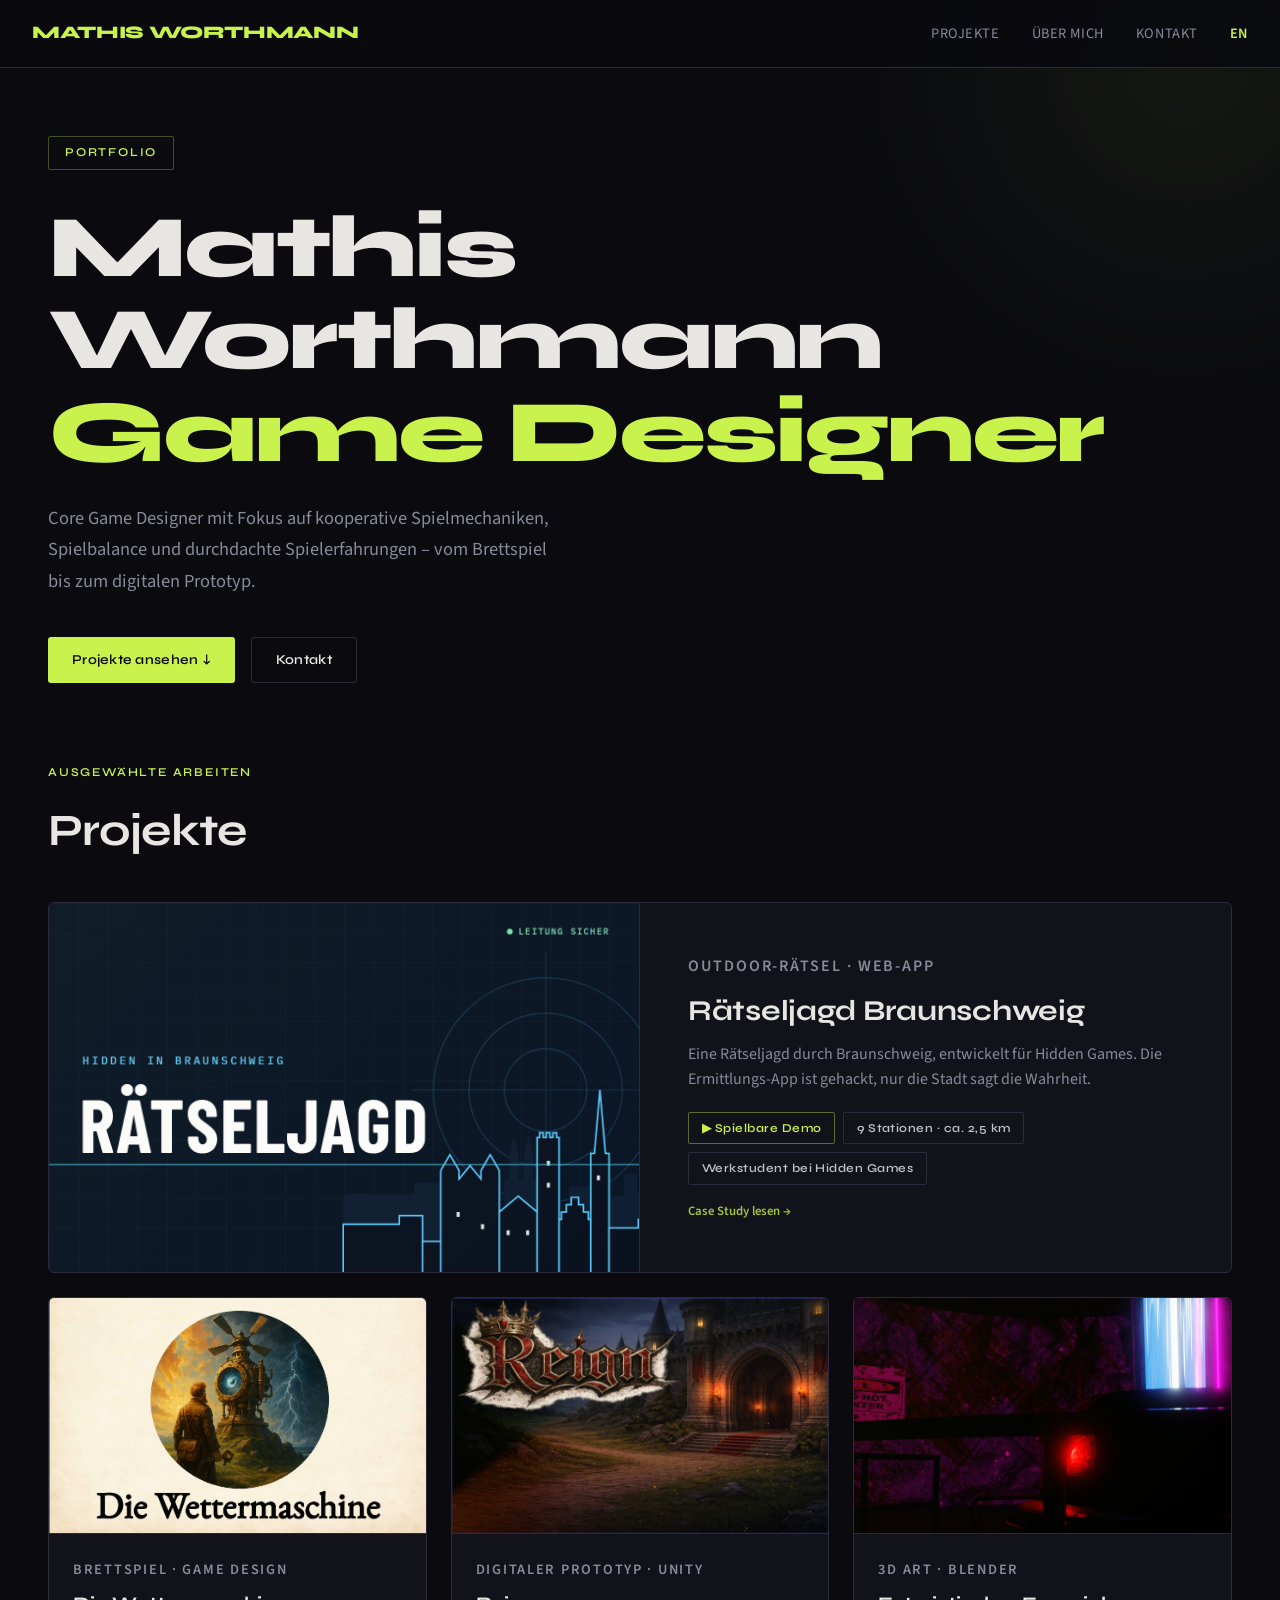
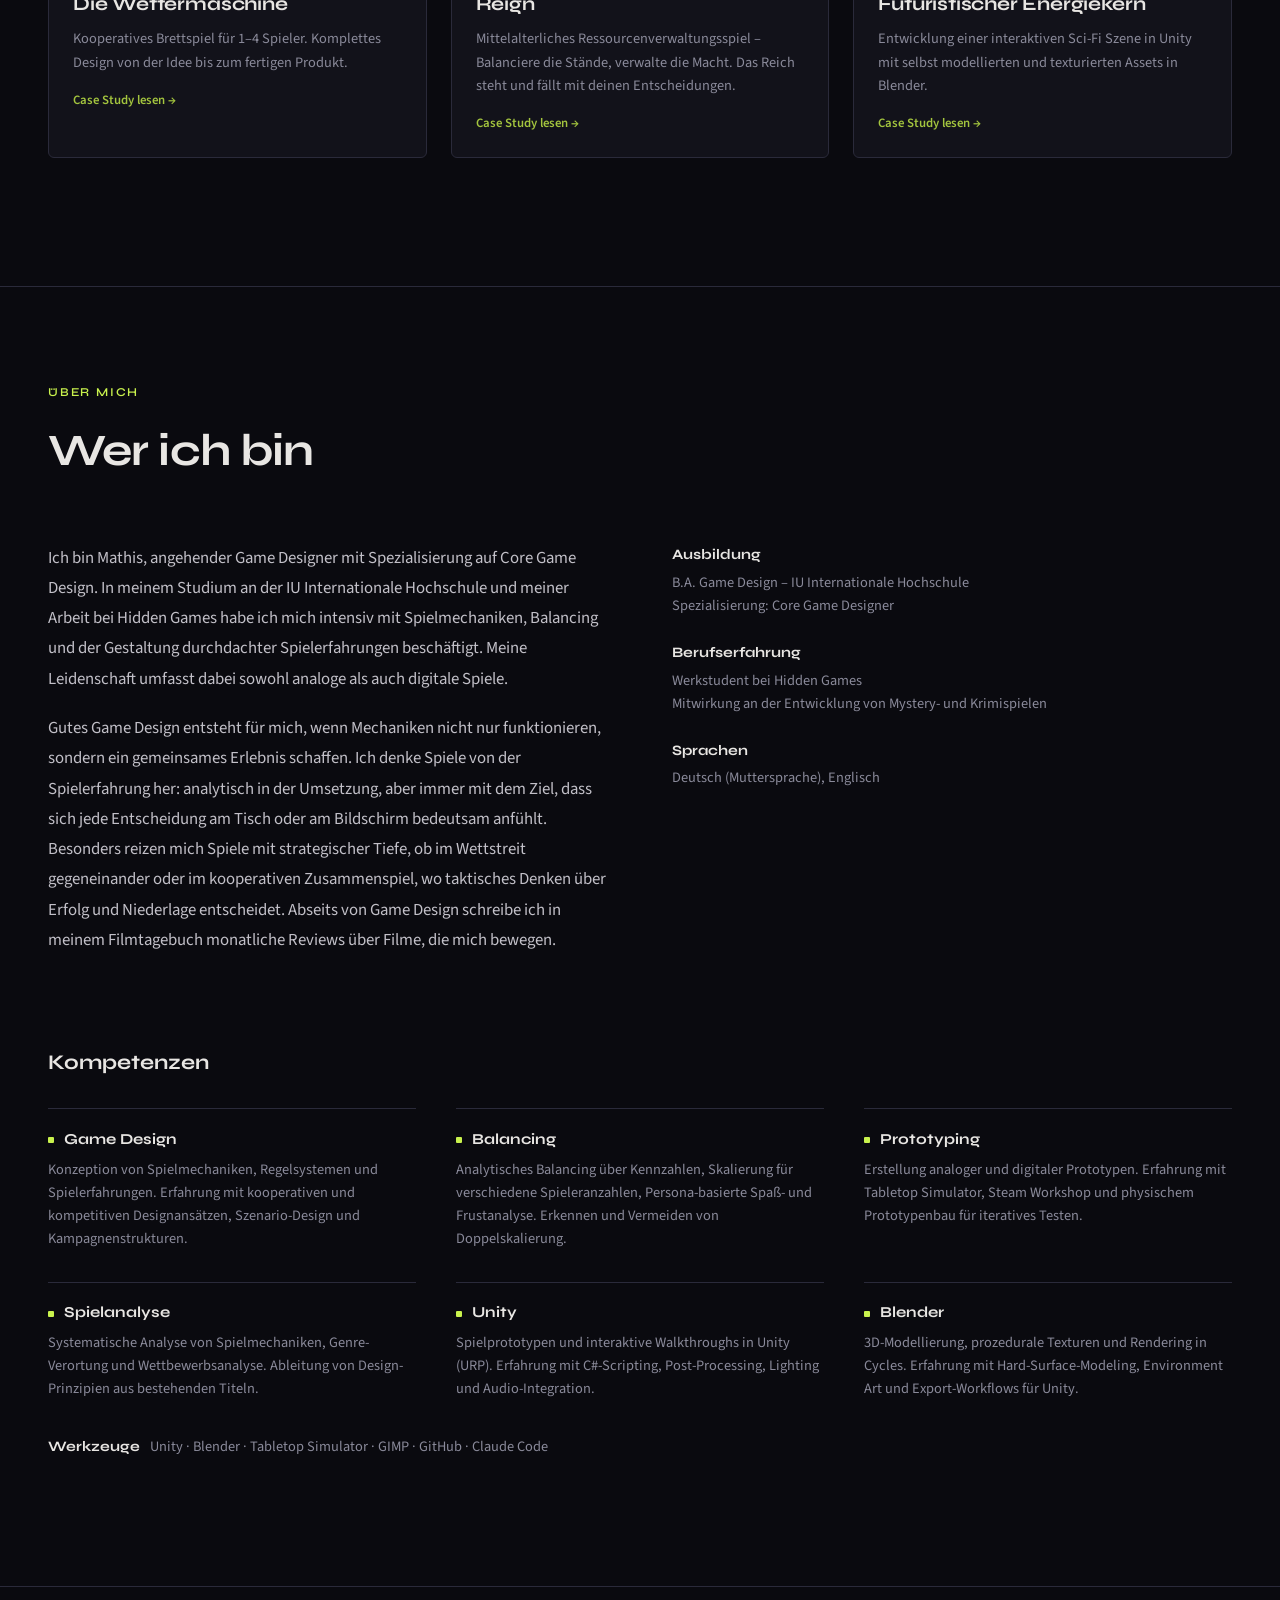
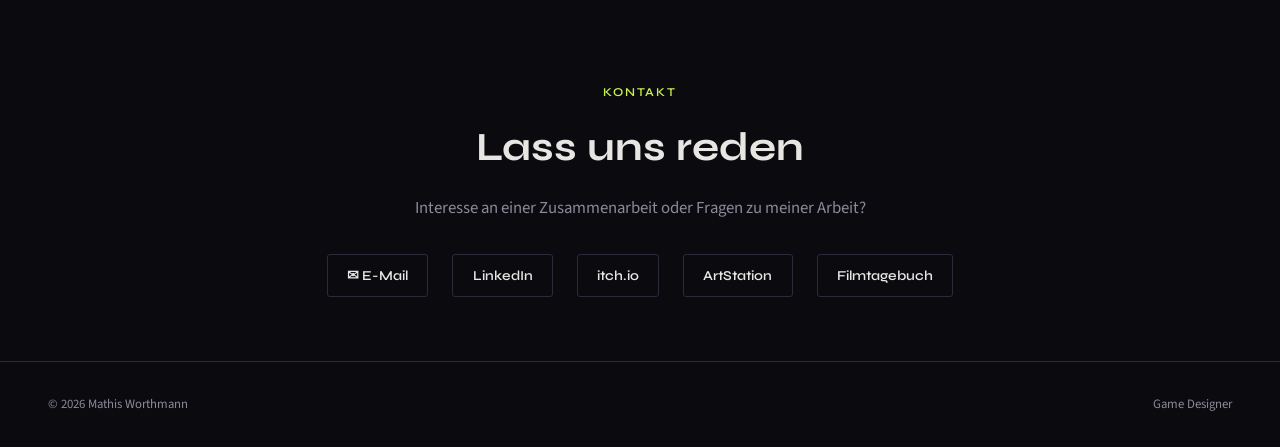
==== commit 4453d810: "Kurzfassungen für Reign, Energiekern und Rätseljagd Jede Case Study beginnt jetzt mit einer Kurzfass" ====
--- a/index.html
+++ b/index.html
@@ -1356,6 +1356,27 @@
 
   <div class="case-content">
 
+    <div class="case-summary">
+      <p class="section-label" data-i18n="cs-summary-label">Kurzfassung</p>
+      <dl>
+        <dt data-i18n="cs-summary-game-label">Das Spiel</dt>
+        <dd data-i18n="reign-summary-game">Eventbasiertes Verwaltungsspiel im Mittelalter. Als junger Herrscher führt der Spieler sein Reich acht Monate lang durch Bittsteller-Entscheidungen, Briefe und Quests; ein Durchlauf dauert 30–45 Minuten.</dd>
+        <dt data-i18n="cs-summary-role-label">Meine Rolle</dt>
+        <dd data-i18n="reign-summary-role">Solo-Entwickler im Studienkurs „Spielprototyp“ (Vorgaben: Genre Strategy, Designregel Choose-A-Path): Game Design, Narrative und Umsetzung in Unity mit C#.</dd>
+        <dt data-i18n="cs-summary-decisions-label">Kernentscheidungen</dt>
+        <dd>
+          <ol>
+            <li data-i18n="reign-summary-decision1">Das Gunst-System zwischen Adel und Volk als Designkern: keine richtige Entscheidung, nur Abwägungen mit Konsequenzen.</li>
+            <li data-i18n="reign-summary-decision2">Eventdaten als ScriptableObjects, damit neue Audienzen und Briefe ohne Code-Änderungen entstehen.</li>
+            <li data-i18n="reign-summary-decision3">Feinschliff als Teil des Designs: Sounds, Animationen, Tooltips und ein Tutorial mit eigenem Spotlight-Shader.</li>
+          </ol>
+        </dd>
+        <dt data-i18n="cs-summary-status-label">Stand</dt>
+        <dd data-i18n="reign-summary-status">Abgeschlossener Studienprototyp, auf itch.io spielbar. Wichtigstes Learning: Das Speichersystem gehört von Anfang an in die Architektur.</dd>
+      </dl>
+      <a href="https://mathisworthmann.itch.io/reign" class="summary-link" target="_blank" data-i18n="reign-summary-link">▶ Auf itch.io spielen</a>
+    </div>
+
     <h2 data-i18n="reign-overview-title">Überblick</h2>
     <p data-i18n="reign-overview-text">
       Reign ist ein eventbasiertes Verwaltungsspiel im mittelalterlichen Setting, entwickelt als Solo-Projekt in Unity. Der Spieler übernimmt die Rolle eines jungen Herrschers, der nach der Verbannung durch seinen Vater ein Drittel des zerfallenen Reiches erbt. Über acht Spielmonate muss er sein Reich durch politische Intrigen, moralische Dilemmata und knappe Ressourcen steuern. Ein Durchlauf dauert 30–45 Minuten.
@@ -1468,6 +1489,27 @@
 
   <div class="case-content">
 
+    <div class="case-summary">
+      <p class="section-label" data-i18n="cs-summary-label">Kurzfassung</p>
+      <dl>
+        <dt data-i18n="ek-summary-project-label">Das Projekt</dt>
+        <dd data-i18n="ek-summary-project">Sci-Fi-Environment: ein achteckiger Maschinenraum mit glühendem Energiekern, in Blender modelliert und texturiert und in Unity als begehbarer Walkthrough umgesetzt.</dd>
+        <dt data-i18n="cs-summary-role-label">Meine Rolle</dt>
+        <dd data-i18n="ek-summary-role">Solo im Rahmen des Studiums: Konzept, Modellierung, Texturierung, Rendering in Cycles sowie Integration in Unity URP mit Post-Processing und räumlichem Audio.</dd>
+        <dt data-i18n="cs-summary-decisions-label">Kernentscheidungen</dt>
+        <dd>
+          <ol>
+            <li data-i18n="ek-summary-decision1">Achteckige Grundform, die die Monotonie rechteckiger Räume bricht und aus jeder Perspektive interessante Blickwinkel schafft.</li>
+            <li data-i18n="ek-summary-decision2">Modulare Props (Kisten, Kabel, Geländer, Türen), die sich flexibel im Raum platzieren lassen.</li>
+            <li data-i18n="ek-summary-decision3">Mischung aus Bild- und prozeduralen Texturen für auflösungsunabhängige Materialien und schnelle Iteration.</li>
+          </ol>
+        </dd>
+        <dt data-i18n="ek-summary-result-label">Ergebnis</dt>
+        <dd data-i18n="ek-summary-result">Abgeschlossen, Renders und Walkthrough auf ArtStation. Wichtigstes Learning: den Export-Workflow zwischen Blender und Unity von Anfang an mitdenken.</dd>
+      </dl>
+      <a href="https://www.artstation.com/artwork/y415x5" class="summary-link" target="_blank" data-i18n="ek-summary-link">↗ Auf ArtStation ansehen</a>
+    </div>
+
     <h2 data-i18n="ek-overview-title">Überblick</h2>
     <p data-i18n="ek-overview-text">Der Futuristische Energiekern ist ein Sci-Fi Environment, das im Rahmen meines Studiums als 3D-Projekt entstanden ist. Die Aufgabe war es, ein Science-Fiction-Environment zu konzipieren, in Blender zu modellieren und texturieren, und anschließend in Unity zu integrieren. Das Ergebnis ist ein achteckiger Maschinenraum mit einem zentralen Energiekern, umgeben von Kabeln, Kisten, Geländern und atmosphärischer Beleuchtung.</p>
 
@@ -1555,6 +1597,27 @@
   </div>
 
   <div class="case-content">
+
+    <div class="case-summary">
+      <p class="section-label" data-i18n="cs-summary-label">Kurzfassung</p>
+      <dl>
+        <dt data-i18n="cs-summary-game-label">Das Spiel</dt>
+        <dd data-i18n="rj-summary-game">Kommerzielle Outdoor-Rätseljagd für Hidden Games: neun Stationen auf rund 2,5 km durch die Braunschweiger Innenstadt, begleitet von einer gehackten Ermittlungs-App, die selbst zum unzuverlässigen Erzähler wird.</dd>
+        <dt data-i18n="cs-summary-role-label">Meine Rolle</dt>
+        <dd data-i18n="rj-summary-role">Game Design und Narrative als Werkstudent: Rätsel- und Spieldesign, Dramaturgie, Designentscheidungen und Tests vor Ort. Den Code hat Claude Code nach meinen Vorgaben umgesetzt.</dd>
+        <dt data-i18n="cs-summary-decisions-label">Kernentscheidungen</dt>
+        <dd>
+          <ol>
+            <li data-i18n="rj-summary-decision1">Das Medium als Gegenspieler: Die App lügt, nur die echte Umgebung sagt die Wahrheit.</li>
+            <li data-i18n="rj-summary-decision2">Kein Rätsel ist allein vom Bildschirm aus lösbar, jede Lösung braucht eine Beobachtung vor Ort.</li>
+            <li data-i18n="rj-summary-decision3">Kein GPS: Die Ankunft wird per Knopfdruck bestätigt, ob der Ort stimmt, zeigt das Rätsel.</li>
+          </ol>
+        </dd>
+        <dt data-i18n="cs-summary-status-label">Stand</dt>
+        <dd data-i18n="rj-summary-status">Spielbar und mitten im Playtesting (Oktober 2026). Offen sind die finale Abnahme und die Anbindung an das Buchungssystem.</dd>
+      </dl>
+      <a href="portfolio-demo/" class="summary-link" target="_blank" rel="noopener" data-i18n="rj-summary-link">▶ Demo in neuem Tab öffnen</a>
+    </div>
 
     <h2 data-i18n="rj-overview-title">Überblick</h2>
     <p data-i18n="rj-overview-text">Die Rätseljagd ist ein kommerzielles Outdoor-Spiel, das ich als Werkstudent bei Hidden Games in Braunschweig entwickle. Teams laufen eine rund 2,5 Kilometer lange Route durch die Innenstadt ab und lösen an neun Stationen Rätsel, die sich nur vor Ort beantworten lassen. Begleitet werden sie von einer Web-App auf dem eigenen Smartphone, die zugleich Spielleitung, Erzählstimme und Teil des Rätsels ist. Das Finale findet an der Volkswagenhalle statt: eine zweistufige Bombenentschärfung mit zwei möglichen Enden.</p>
